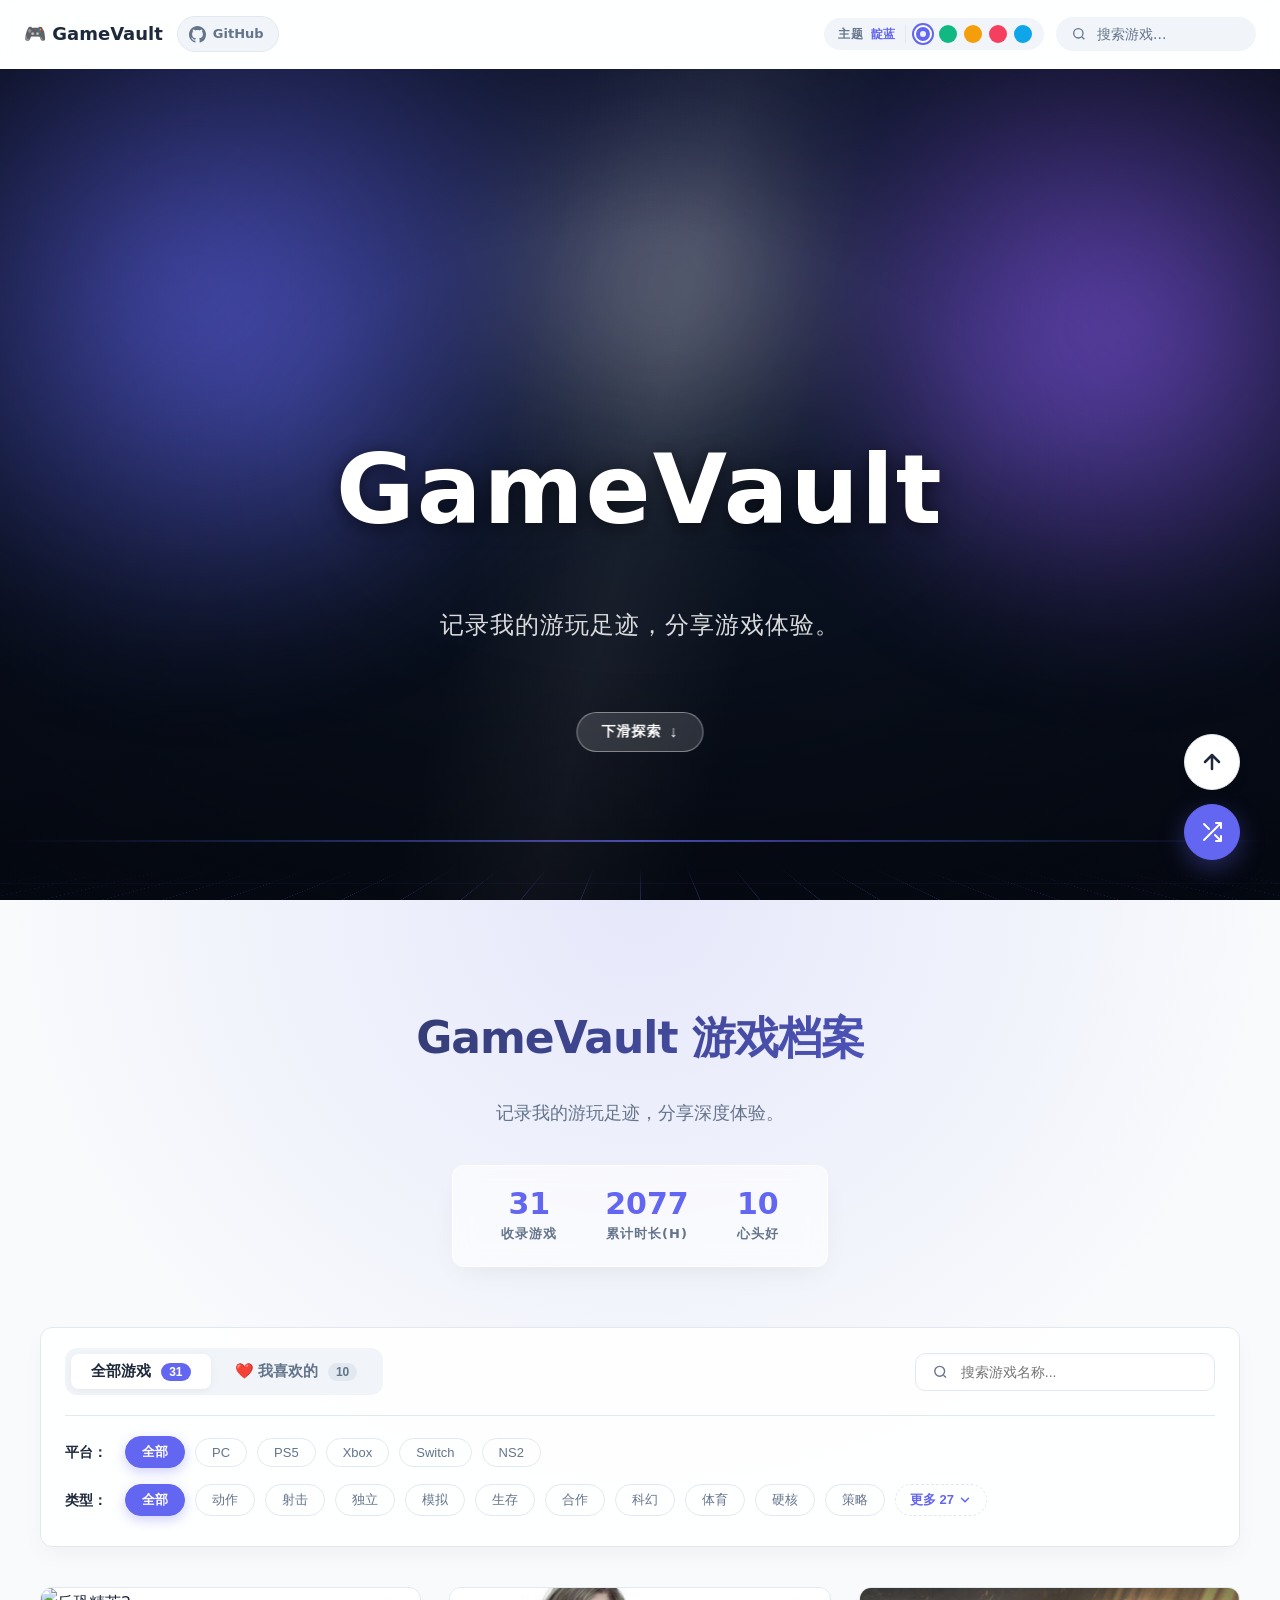
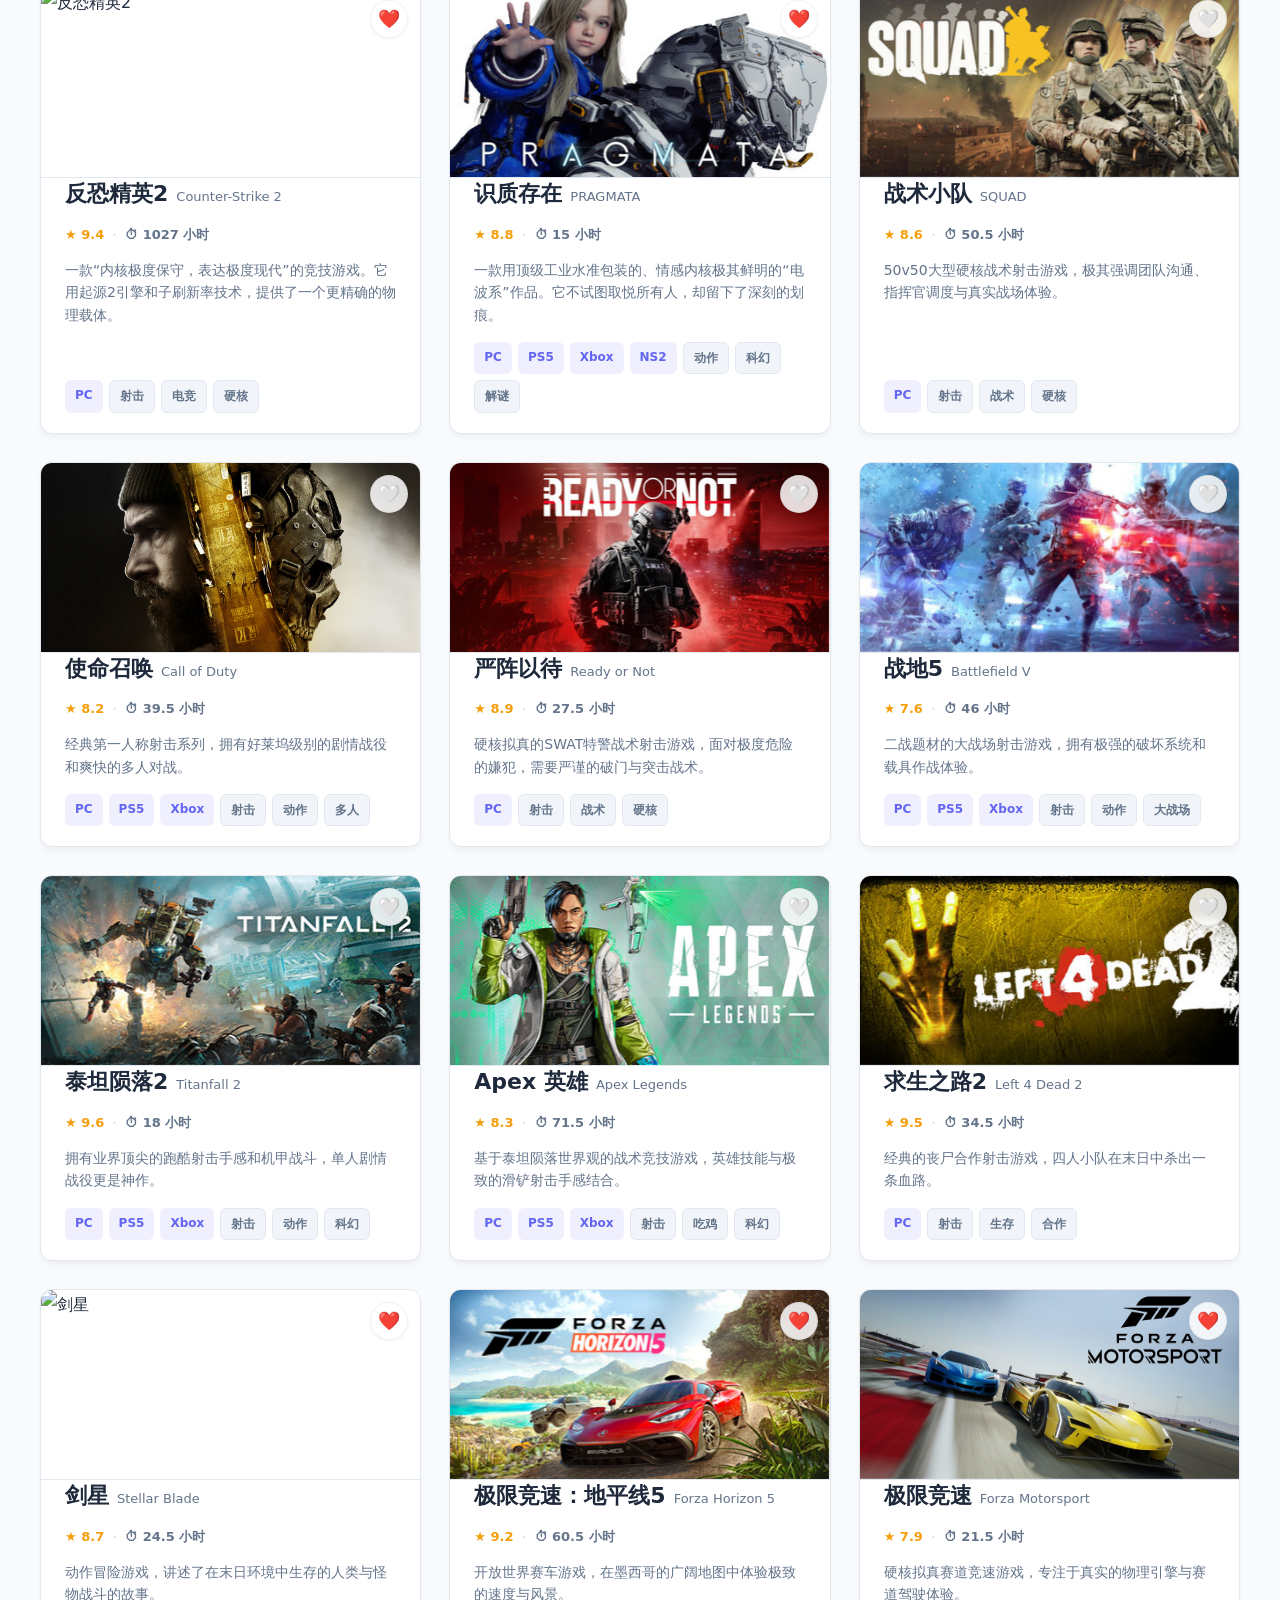
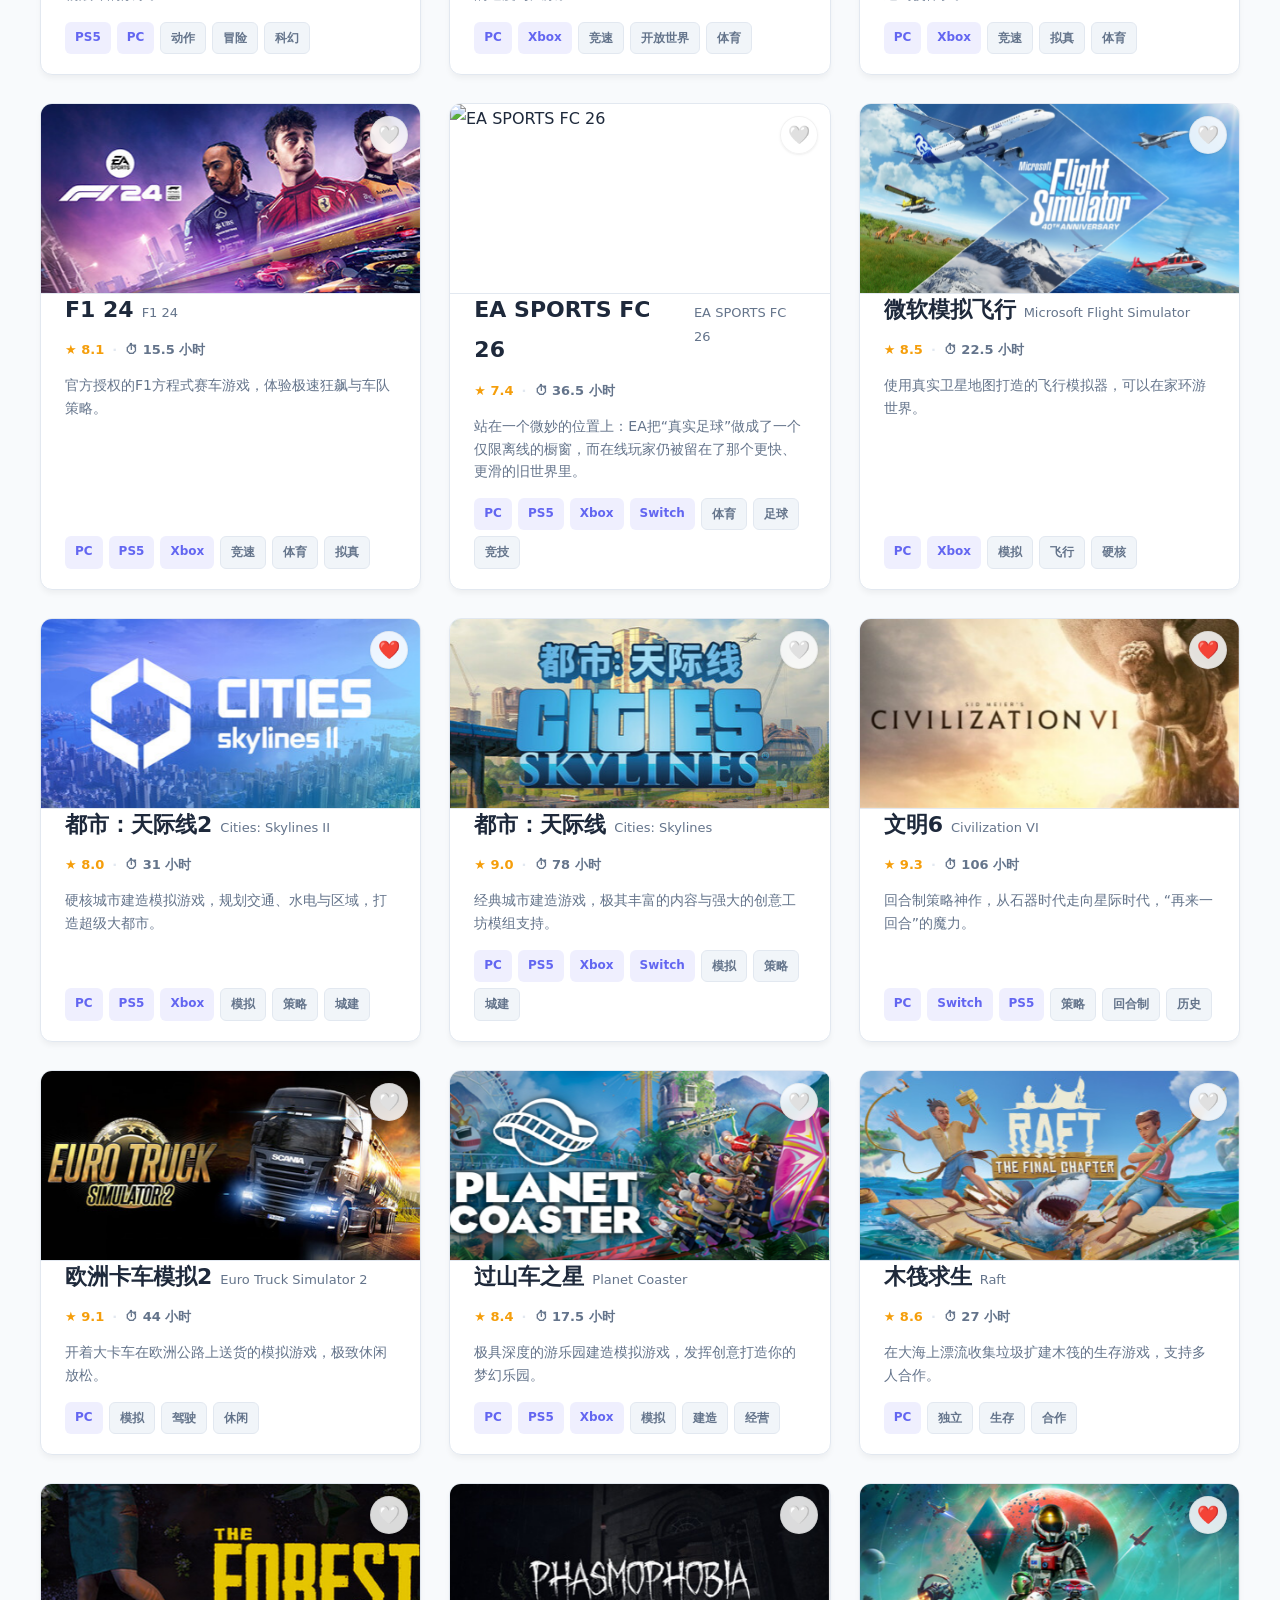
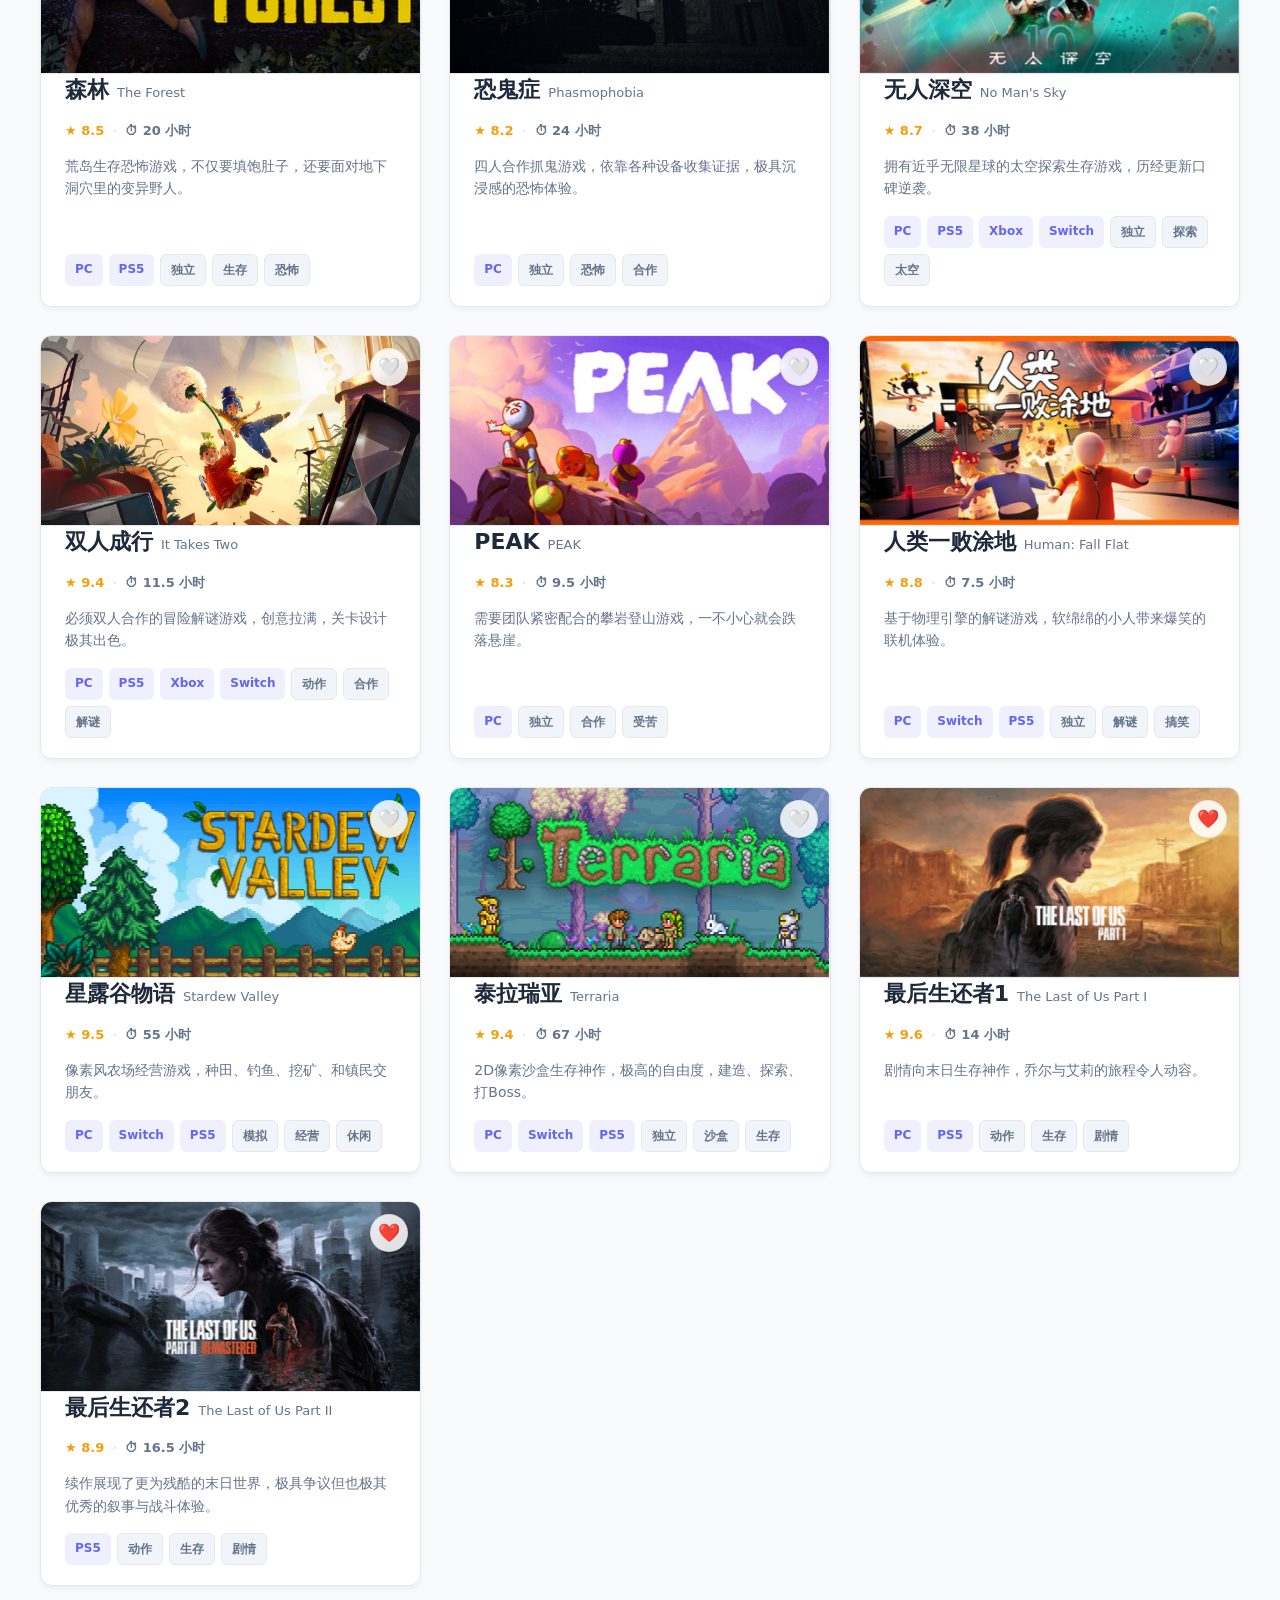
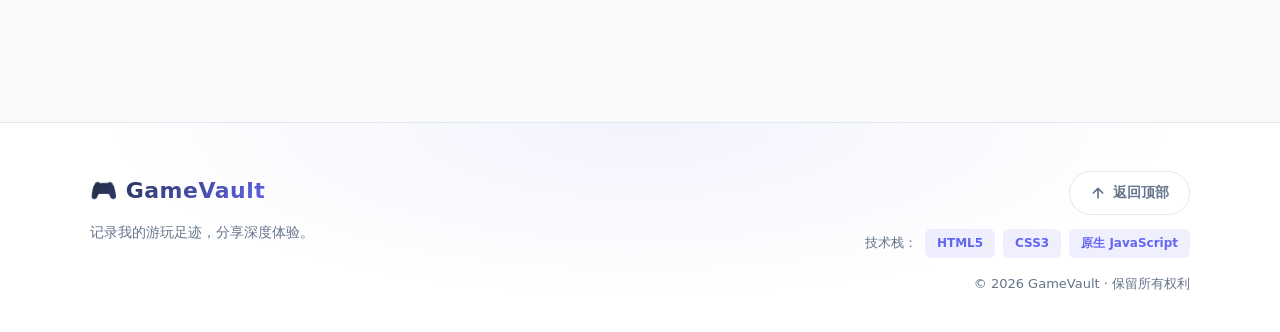
==== index.html @ d905e12c "v4.2.0 首屏改为纯 CSS 主题动态背景（C + D 融合方案） - 首屏不再使用 hero-bg.jpg 作为背景，改由 CSS 实时生成，颜色完全跟随主题色：   · 极光光斑：3 层模糊径" ====
<!DOCTYPE html>
<html lang="zh-CN">

<head>
  <meta charset="UTF-8">
  <meta name="viewport" content="width=device-width, initial-scale=1.0">

  <title>GameVault 游戏鉴赏库 | 个人游戏档案与深度评测</title>

  <!-- ================= SEO 基础信息 ================= -->
  <meta name="description" content="GameVault 是一个纯前端的个人游戏鉴赏库，收录 31 款游戏，包含简单评测长文、平台与类型多维筛选、关键词搜索与收藏功能。">
  <meta name="keywords" content="GameVault,游戏鉴赏,游戏评测,游戏库,单机游戏,FPS,模拟经营,竞速,Web前端">
  <meta name="author" content="高梓源">

  <!-- ================= 社交分享卡片（OG / Twitter） ================= -->
  <meta property="og:type" content="website">
  <meta property="og:site_name" content="GameVault">
  <meta property="og:title" content="GameVault 游戏鉴赏库">
  <meta property="og:description" content="记录我的游玩足迹，分享游戏体验。收录 31 款游戏的简单评测。">
  <meta property="og:image" content="./image/hero-bg.jpg">
  <meta property="og:locale" content="zh_CN">
  <meta name="twitter:card" content="summary_large_image">
  <meta name="twitter:title" content="GameVault 游戏鉴赏库">
  <meta name="twitter:description" content="记录我的游玩足迹，分享游戏体验。">
  <meta name="twitter:image" content="./image/hero-bg.jpg">

  <link rel="stylesheet" href="./css/style.css">
  <link rel="stylesheet" href="./css/common.css">
  <link rel="stylesheet" href="./css/index.css">
</head>

<body id="top">
  <header class="site-header">
    <div class="header-left">
      <a class="brand" href="./index.html">🎮 GameVault</a>

      <!-- GitHub 仓库入口 -->
      <a class="header-github"
         href="https://github.com/Origin-G-Z/GameVault"
         target="_blank"
         rel="noopener noreferrer"
         title="查看 GitHub 仓库"
         aria-label="GitHub 仓库">
        <svg viewBox="0 0 16 16" fill="currentColor" aria-hidden="true">
          <path d="M8 0C3.58 0 0 3.58 0 8c0 3.54 2.29 6.53 5.47 7.59.4.07.55-.17.55-.38 0-.19-.01-.82-.01-1.49-2.01.37-2.53-.49-2.69-.94-.09-.23-.48-.94-.82-1.13-.28-.15-.68-.52-.01-.53.63-.01 1.08.58 1.23.82.72 1.21 1.87.87 2.33.66.07-.52.28-.87.51-1.07-1.78-.2-3.64-.89-3.64-3.95 0-.87.31-1.59.82-2.15-.08-.2-.36-1.02.08-2.12 0 0 .67-.21 2.2.82.64-.18 1.32-.27 2-.27s1.36.09 2 .27c1.53-1.04 2.2-.82 2.2-.82.44 1.1.16 1.92.08 2.12.51.56.82 1.27.82 2.15 0 3.07-1.87 3.75-3.65 3.95.29.25.54.73.54 1.48 0 1.07-.01 1.93-.01 2.2 0 .21.15.46.55.38A8.01 8.01 0 0 0 16 8c0-4.42-3.58-8-8-8Z"/>
        </svg>
        <span class="github-label">GitHub</span>
      </a>
    </div>

    <!-- 右侧操作区：主题色 + 搜索 -->
    <div class="header-right">
      <!-- 主题色选择器（由 js/theme.js 渲染色点） -->
      <div class="theme-picker" id="theme-picker" aria-label="主题色选择"></div>

      <!-- 顶部迷你搜索框：与页面内吸顶筛选框的搜索保持同步 -->
      <div class="header-search" id="header-search">
        <svg viewBox="0 0 24 24" fill="none" stroke="currentColor" stroke-width="2"><circle cx="11" cy="11" r="7"/><path d="m20 20-3.5-3.5"/></svg>
        <input type="text" id="header-search-input" placeholder="搜索游戏..." autocomplete="off">
      </div>
    </div>
  </header>
  
  <main>
    <!-- 全屏首屏视觉区 -->
    <section id="hero-section">
      <!-- 主题色动态背景：全部由 CSS 生成，随主题色实时变化 -->
      <div class="hero-backdrop" aria-hidden="true">
        <!-- 极光光斑 -->
        <div class="hero-aurora">
          <span class="blob blob-1"></span>
          <span class="blob blob-2"></span>
          <span class="blob blob-3"></span>
        </div>
        <!-- 向前滚动的透视网格 -->
        <div class="hero-grid"></div>
        <!-- 地平线高光 -->
        <div class="hero-horizon"></div>
        <!-- 缓慢扫过的高光 -->
        <div class="hero-sweep"></div>
        <!-- 四周压暗，保证白色文字清晰 -->
        <div class="hero-veil"></div>
      </div>

      <div class="hero-content">
        <h1 class="hero-title">GameVault</h1>
        <p class="hero-subtitle">记录我的游玩足迹，分享游戏体验。</p>
        <button id="scroll-down-btn" class="scroll-hint">下滑探索</button>
      </div>
    </section>

    <!-- 真实内容区（首页渲染的列表将挂载到这里） -->
    <section id="content-section">
      <div id="app"></div>
    </section>

    <!-- 右下角悬浮操作区 -->
    <div class="fab-stack">
      <!-- 随机抽一款游戏 -->
      <button id="lucky-btn" class="fab fab-lucky" aria-label="随机推荐一款游戏" title="随机玩一款">
        <svg viewBox="0 0 24 24" fill="none" stroke="currentColor" stroke-width="2" stroke-linecap="round" stroke-linejoin="round">
          <path d="M16 3h5v5M4 20 20.5 3.5M21 16v5h-5M15 15l6 6M4 4l5 5" />
        </svg>
        <span class="fab-tip">今天玩什么</span>
      </button>

      <!-- 返回游戏列表 -->
      <button id="explore-btn" class="explore-fab fab" aria-label="返回游戏列表">
        <svg viewBox="0 0 24 24" fill="none" stroke="currentColor" stroke-width="2.5" stroke-linecap="round"
          stroke-linejoin="round">
          <!-- 向上箭头 -->
          <path d="M12 19V5M5 12l7-7 7 7" />
        </svg>
      </button>
    </div>
  </main>

  <!-- ================= 页面底部版权页脚 ================= -->
  <footer class="site-footer">
    <div class="footer-inner">
      <!-- 左上角品牌区 -->
      <div class="footer-brand">
        <span class="footer-logo">🎮 GameVault</span>
        <p class="footer-slogan">记录我的游玩足迹，分享深度体验。</p>
      </div>

      <!-- 右侧：返回顶部 + 技术栈 + 版权，垂直排列 -->
      <div class="footer-right">
        <nav class="footer-links">
          <a href="#top" class="footer-link" id="footer-top-link">
            <svg viewBox="0 0 24 24" fill="none" stroke="currentColor" stroke-width="2.5" stroke-linecap="round" stroke-linejoin="round">
              <path d="M12 19V5M5 12l7-7 7 7" />
            </svg>
            返回顶部
          </a>
        </nav>

        <p class="footer-tech">
          技术栈：<span>HTML5</span><span>CSS3</span><span>原生 JavaScript</span>
        </p>

        <p class="footer-copy">© 2026 GameVault · 保留所有权利</p>
      </div>
    </div>
  </footer> 

  <!-- ================= 脚本引入区 ================= -->
  
  <!-- 1. 基础数据与渲染引擎 -->
  <script src="./js/registry.js"></script>
  <script src="./js/renderer.js"></script>

  <!-- 2. 游戏长文数据（全部引入） -->
  <script src="./js/game/apex.js"></script>
  <script src="./js/game/battlefield5.js"></script>
  <script src="./js/game/cities-skylines.js"></script>
  <script src="./js/game/cities-skylines2.js"></script>
  <script src="./js/game/civilization6.js"></script>
  <script src="./js/game/cod.js"></script>
  <script src="./js/game/cs2.js"></script>
  <script src="./js/game/euro-truck.js"></script>
  <script src="./js/game/f1-24.js"></script>
  <script src="./js/game/fc26.js"></script>
  <script src="./js/game/forza-horizon5.js"></script>
  <script src="./js/game/forza-motorsport.js"></script>
  <script src="./js/game/human-fall-flat.js"></script>
  <script src="./js/game/it-takes-two.js"></script>
  <script src="./js/game/l4d2.js"></script>
  <script src="./js/game/msfs.js"></script>
  <script src="./js/game/no-mans-sky.js"></script>
  <script src="./js/game/peak.js"></script>
  <script src="./js/game/phasmophobia.js"></script>
  <script src="./js/game/planet-coaster.js"></script>
  <script src="./js/game/pragmata.js"></script>
  <script src="./js/game/raft.js"></script>
  <script src="./js/game/ready-or-not.js"></script>
  <script src="./js/game/squad.js"></script>
  <script src="./js/game/stardew-valley.js"></script>
  <script src="./js/game/stellar-blade.js"></script>
  <script src="./js/game/terraria.js"></script>
  <script src="./js/game/the-forest.js"></script>
  <script src="./js/game/titanfall2.js"></script>
  <script src="./js/game/tlou1.js"></script>
  <script src="./js/game/tlou2.js"></script>

  <!-- 3. 首页逻辑控制 -->
  <script src="./js/theme.js"></script>
  <script src="./js/header.js"></script>
  <script src="./js/index.js"></script>
</body>

</html>
---- css/style.css ----
:root {
  /* 浅色主题配色 */
  --bg: #f8fafc;         /* 极浅的蓝灰背景，比纯白护眼 */
  --panel: #ffffff;      /* 卡片纯白底色 */
  --panel-2: #f1f5f9;    /* 表格表头等次要背景 */
  --text: #1e293b;       /* 深灰蓝文字，对比度高且不刺眼 */
  --muted: #64748b;      /* 次要说明文字 */

  /* ===== 主题强调色（可由 js/theme.js 动态切换） ===== */
  --accent: #6366f1;     /* 强调色：明亮靛蓝（默认） */
  --accent-2: #ec4899;   /* 次要强调色：明亮粉红（标题等） */

  /* 首屏极光第二配色，随主题切换，用于让光晕更有层次 */
  --accent-aux: #8b5cf6;
  --accent-aux-rgb: 139, 92, 246;

  /* 由 --accent 派生的半透明色，保证换色时所有阴影/背景一起变
     使用相对颜色语法，现代浏览器均支持 */
  --accent-rgb: 99, 102, 241;   /* 供 rgba() 使用的分量，js 会同步更新 */

  --line: #e2e8f0;       /* 浅灰边框 */
  --radius: 12px;
  --max: 860px;

  /* 浅色模式下必备的柔和阴影 */
  --shadow-sm: 0 1px 3px rgba(0,0,0,0.05), 0 1px 2px rgba(0,0,0,0.03);
  --shadow-md: 0 4px 6px -1px rgba(0,0,0,0.05), 0 2px 4px -1px rgba(0,0,0,0.03);
  --shadow-lg: 0 10px 15px -3px rgba(0,0,0,0.05), 0 4px 6px -2px rgba(0,0,0,0.025);
}

* { box-sizing: border-box; }
html { scroll-behavior: smooth; }
body {
  margin: 0;
  background: var(--bg);
  color: var(--text);
  font-family: system-ui, -apple-system, "PingFang SC", "Microsoft YaHei", sans-serif;
  line-height: 1.85;
  font-size: 16px;
  -webkit-font-smoothing: antialiased;
}
---- css/common.css ----
.site-header {
  position: sticky;
  top: 0;
  z-index: 20;
  display: flex;
  align-items: center;
  justify-content: space-between;
  gap: 20px;
  padding: 16px 24px;
  background: rgba(255, 255, 255, 0.85); /* 改为半透明白 */
  backdrop-filter: blur(12px);
  -webkit-backdrop-filter: blur(12px);
  border-bottom: 1px solid transparent;
  box-shadow: 0 1px 2px rgba(0,0,0,0.02); /* 加一点极微弱的底阴影 */
  /* 滚动状态切换时的平滑过渡 */
  transition: background 0.35s ease, box-shadow 0.35s ease, border-color 0.35s ease;
}

/* 向下滚动后：导航栏加深、加阴影与分隔线，视觉上"浮"在内容之上 */
.site-header.scrolled {
  background: rgba(255, 255, 255, 0.96);
  border-bottom-color: var(--line);
  box-shadow: 0 4px 20px -4px rgba(15, 23, 42, 0.1), 0 2px 6px -2px rgba(15, 23, 42, 0.05);
}

/* 左侧：品牌 + GitHub 图标 */
.header-left {
  display: flex;
  align-items: center;
  gap: 14px;
  min-width: 0;
}

.brand {
  font-weight: 800; /* 加粗一点 */
  font-size: 18px;
  color: var(--text);
  text-decoration: none;
  white-space: nowrap;
  transition: color 0.3s;
}

.brand:hover { color: var(--accent); }

/* ===== GitHub 图标按钮 ===== */
.header-github {
  display: inline-flex;
  align-items: center;
  gap: 7px;
  padding: 5px 14px 5px 11px;
  border: 1px solid var(--line);
  border-radius: 999px;
  background: var(--panel-2);
  color: var(--muted);
  text-decoration: none !important;
  font-size: 13px;
  font-weight: 700;
  white-space: nowrap;
  transition: all 0.3s cubic-bezier(0.4, 0, 0.2, 1);
}

.header-github svg {
  width: 17px;
  height: 17px;
  flex-shrink: 0;
  transition: transform 0.4s cubic-bezier(0.34, 1.56, 0.64, 1);
}

.header-github:hover {
  color: #fff;
  background: #24292f;   /* GitHub 官方黑 */
  border-color: #24292f;
  transform: translateY(-2px);
  box-shadow: 0 6px 16px rgba(36, 41, 47, 0.25);
}

/* 悬浮时图标轻微旋转，增加趣味 */
.header-github:hover svg { transform: rotate(-12deg) scale(1.1); }

.header-github:active { transform: translateY(0); }

/* 窄屏隐藏文字标签，只留图标 */
@media (max-width: 640px) {
  .github-label { display: none; }
  .header-github { padding: 6px; border-radius: 50%; }
}

/* ===== 右侧操作区：主题色 + 搜索 ===== */
.header-right {
  display: flex;
  align-items: center;
  gap: 12px;
  min-width: 0;
}

/* ===== 主题色选择器 ===== */
.theme-picker {
  display: flex;
  align-items: center;
  gap: 8px;
  padding: 5px 12px 5px 14px;
  border-radius: 999px;
  background: var(--panel-2);
  /* 主题名会随选择变化，这里固定宽度防止整条 header 抖动 */
  transition: background 0.3s;
}

.theme-picker:hover {
  background: #eceff5;
}

/* 左侧"主题"字样 */
.theme-label {
  font-size: 12px;
  font-weight: 700;
  color: var(--muted);
  letter-spacing: 0.5px;
  white-space: nowrap;
}

/* 当前主题名称 */
.theme-current {
  font-size: 12px;
  font-weight: 800;
  color: var(--accent);
  white-space: nowrap;
  min-width: 26px;
  transition: color 0.3s;
}

.theme-current.pulse {
  animation: themeNamePulse 0.4s ease;
}

@keyframes themeNamePulse {
  0%   { transform: scale(1); }
  45%  { transform: scale(1.18); }
  100% { transform: scale(1); }
}

/* 色点容器 */
.theme-dots {
  display: flex;
  align-items: center;
  gap: 7px;
  padding-left: 8px;
  border-left: 1px solid var(--line);
}

.theme-dot {
  width: 18px;
  height: 18px;
  padding: 0;
  border: 2px solid transparent;
  border-radius: 50%;
  background: var(--dot-color);
  cursor: pointer;
  position: relative;
  transition: transform 0.25s cubic-bezier(0.34, 1.56, 0.64, 1), box-shadow 0.25s;
}

.theme-dot:hover {
  transform: scale(1.18);
  box-shadow: 0 0 0 3px rgba(var(--accent-rgb), 0.18);
}

/* 选中态：外圈描边 + 中间白点 */
.theme-dot.active {
  border-color: var(--panel);
  box-shadow: 0 0 0 2px var(--dot-color);
}

.theme-dot.active::after {
  content: '';
  position: absolute;
  inset: 4px;
  border-radius: 50%;
  background: rgba(255, 255, 255, 0.9);
}

/* 悬浮时显示主题名称。
   注意：气泡放在色点"下方"而不是上方——
   色点距页面顶端仅约 25px，放上方会被视口顶部裁掉。 */
.theme-dot-tip {
  position: absolute;
  top: calc(100% + 9px);
  left: 50%;
  transform: translateX(-50%) translateY(-4px);
  padding: 3px 9px;
  border-radius: 6px;
  background: rgba(15, 23, 42, 0.9);
  color: #fff;
  font-size: 12px;
  font-weight: 600;
  white-space: nowrap;
  opacity: 0;
  visibility: hidden;
  pointer-events: none;
  transition: all 0.22s cubic-bezier(0.4, 0, 0.2, 1);
  z-index: 30;
}

/* 小三角：指向色点（气泡在上方，尖端朝上） */
.theme-dot-tip::after {
  content: '';
  position: absolute;
  bottom: 100%;
  left: 50%;
  transform: translateX(-50%);
  border: 4px solid transparent;
  border-bottom-color: rgba(15, 23, 42, 0.9);
}

.theme-dot:hover .theme-dot-tip {
  opacity: 1;
  visibility: visible;
  transform: translateX(-50%) translateY(0);
}

/* 键盘聚焦时的可见焦点环 */
.theme-dot:focus-visible {
  outline: 2px solid var(--accent);
  outline-offset: 2px;
}

/* 窄屏隐藏主题选择器，避免挤压搜索框 */
@media (max-width: 900px) {
  .theme-picker { display: none; }
}

/* ===== 顶部迷你搜索框 ===== */
.header-search {
  display: flex;
  align-items: center;
  background: var(--panel-2);
  border: 1px solid transparent;
  border-radius: 999px;
  padding: 0 14px;
  width: 200px;
  margin: 0;
  transition: all 0.35s cubic-bezier(0.4, 0, 0.2, 1);
}

.header-search:focus-within {
  width: 280px;
  background: #fff;
  border-color: var(--accent);
  box-shadow: 0 0 0 3px rgba(var(--accent-rgb), 0.15);
}

.header-search svg {
  width: 16px;
  height: 16px;
  flex-shrink: 0;
  color: var(--muted);
  transition: color 0.3s;
}

.header-search:focus-within svg { color: var(--accent); }

.header-search input {
  border: none;
  background: transparent;
  outline: none;
  padding: 8px 10px;
  width: 100%;
  font-size: 14px;
  color: var(--text);
  font-family: inherit;
}

.header-search input::placeholder { color: var(--muted); }

@media (max-width: 600px) {
  .header-search { width: 140px; }
  .header-search:focus-within { width: 100%; }
}

#app { padding: 40px 24px 96px; min-height: 80vh; }

.loading, .error {
  text-align: center;
  margin: 100px auto;
  color: var(--muted);
}

.error a { color: var(--accent); }

/* ===== 返回按钮样式 ===== */
.back-nav {
  /* 改为固定定位，悬浮在屏幕左上角 */
  position: fixed;
  top: 80px; /* 避开顶部的全局导航栏 */
  z-index: 99; 
  
  /* 核心修改：动态计算左侧距离 */
  /* 当屏幕很宽时，计算居中内容的左边缘并再往左偏 70px；当屏幕较窄时，最小保持 20px 的边距 */
  left: max(20px, calc(50vw - 600px)); 
  
  margin: 0; 
  display: flex;
  justify-content: flex-start;
}

/* 给按钮加上毛玻璃半透明效果，防止悬浮时被底下的深色图片影响视线 */
.back-btn {
  display: inline-flex;
  align-items: center;
  gap: 8px;
  padding: 8px 18px;
  
  /* 半透明白色背景 + 模糊效果 */
  background: rgba(255, 255, 255, 0.85);
  backdrop-filter: blur(8px);
  -webkit-backdrop-filter: blur(8px);
  
  border: 1px solid var(--line);
  border-radius: 999px;
  color: var(--text);
  text-decoration: none !important; 
  font-size: 14px;
  font-weight: 600;
  
  /* 增加一点悬浮阴影 */
  box-shadow: 0 4px 12px rgba(0, 0, 0, 0.08);
  transition: all 0.3s cubic-bezier(0.4, 0, 0.2, 1);
}

/* SVG 图标样式 */
.back-btn svg {
  width: 18px;
  height: 18px;
  transition: transform 0.3s cubic-bezier(0.34, 1.56, 0.64, 1);
}

/* 悬浮状态 */
.back-btn:hover {
  color: var(--accent);
  border-color: var(--accent);
  background: rgba(255, 255, 255, 0.95); /* 悬浮时稍微变实一点 */
  box-shadow: 0 6px 16px rgba(var(--accent-rgb), 0.15);
  transform: translateY(-2px);
}

/* 悬浮时箭头向左滑出 */
.back-btn:hover svg {
  transform: translateX(-4px);
}

/* 点击时的按压感 */
.back-btn:active {
  transform: translateY(0);
  box-shadow: var(--shadow-sm);
}
.back-nav a {
  color: var(--accent);
  text-decoration: none;
  font-size: 14px;
  font-weight: 500;
}
.back-nav a:hover { text-decoration: underline; }

/* ========================================= */
/* ================= 页面底部版权页脚 ================= */
/* ========================================= */
.site-footer {
  position: relative;
  margin-top: 40px;
  padding: 48px 24px 36px;
  background: var(--panel);
  border-top: 1px solid var(--line);
  /* 顶部一层极淡的靛蓝光晕，与首页氛围光呼应 */
  background-image: radial-gradient(ellipse 60% 120% at 50% 0%, rgba(var(--accent-rgb), 0.08) 0%, transparent 70%);
}

.footer-inner {
  max-width: 1100px;
  margin: 0 auto;
  display: flex;
  justify-content: space-between;
  align-items: flex-start;
  gap: 40px;
}

/* 左侧：品牌区固定在左上角 */
.footer-brand {
  display: flex;
  flex-direction: column;
  align-items: flex-start;
  gap: 8px;
  text-align: left;
}

.footer-logo {
  font-size: 22px;
  font-weight: 900;
  letter-spacing: 0.5px;
  background: linear-gradient(135deg, var(--text), var(--accent));
  -webkit-background-clip: text;
  -webkit-text-fill-color: transparent;
  background-clip: text;
}

.footer-slogan { margin: 0; color: var(--muted); font-size: 14px; }

/* 右侧：链接 + 技术栈 + 版权，右对齐 */
.footer-right {
  display: flex;
  flex-direction: column;
  align-items: flex-end;
  gap: 14px;
  text-align: right;
}

/* ===== 页脚链接按钮 ===== */
.footer-links { display: flex; flex-wrap: wrap; justify-content: flex-end; gap: 12px; }

.footer-link {
  display: inline-flex;
  align-items: center;
  gap: 7px;
  padding: 8px 20px;
  border: 1px solid var(--line);
  border-radius: 999px;
  background: var(--panel);
  color: var(--muted);
  text-decoration: none !important;
  font-size: 14px;
  font-weight: 600;
  transition: all 0.3s cubic-bezier(0.4, 0, 0.2, 1);
}

.footer-link svg {
  width: 16px;
  height: 16px;
  transition: transform 0.3s cubic-bezier(0.34, 1.56, 0.64, 1);
}

.footer-link:hover {
  color: var(--accent);
  border-color: var(--accent);
  background: rgba(var(--accent-rgb), 0.06);
  transform: translateY(-2px);
  box-shadow: 0 6px 16px rgba(var(--accent-rgb), 0.12);
}

/* 返回顶部的箭头在悬浮时上浮一下 */
#footer-top-link:hover svg { transform: translateY(-3px); }

/* ===== 技术栈标签 ===== */
.footer-tech {
  display: flex;
  flex-wrap: wrap;
  align-items: center;
  justify-content: flex-end;
  gap: 8px;
  margin: 0;
  font-size: 13px;
  color: var(--muted);
}

.footer-tech span {
  padding: 3px 12px;
  border-radius: 6px;
  background: rgba(var(--accent-rgb), 0.1);
  color: var(--accent);
  font-weight: 600;
  font-size: 12px;
}

/* ===== 版权行 ===== */
.footer-copy {
  margin: 0;
  font-size: 13px;
  color: var(--muted);
}

@media (max-width: 768px) {
  .site-footer { padding: 36px 20px 28px; }
  .footer-inner { flex-direction: column; gap: 24px; }
  .footer-logo { font-size: 18px; }
  .footer-right { align-items: flex-start; text-align: left; }
  .footer-links, .footer-tech { justify-content: flex-start; }
  .footer-link { padding: 7px 16px; font-size: 13px; }
}
---- css/index.css ----
/* css/index.css */

/* ===== 顶部平滑氛围光晕（直接打在 #app 上层） ===== */
#app {
  position: relative;
}

#app::before {
  content: '';
  position: absolute;
  top: 0;
  left: 50%;
  transform: translateX(-50%);
  width: 100%;
  max-width: 1400px;
  height: 600px;
  /* 超大、极柔和的径向渐变，自然融入背景 */
  background: radial-gradient(ellipse at top, rgba(var(--accent-rgb), 0.12) 0%, transparent 70%);
  z-index: -1;
  pointer-events: none;
}

.hero {
  text-align: center;
  padding: 70px 0 50px;
}

.hero h1 {
  font-size: 44px;
  margin-bottom: 12px;
  color: var(--text);
  font-weight: 900;
  letter-spacing: -1px;
  background: linear-gradient(135deg, #1e293b, var(--accent));
  -webkit-background-clip: text;
  -webkit-text-fill-color: transparent;
}

.hero p {
  color: var(--muted);
  font-size: 18px;
  margin-bottom: 36px;
}

/* ===== 数据看板 ===== */
.stats-board {
  display: inline-flex;
  background: rgba(255, 255, 255, 0.6);
  backdrop-filter: blur(12px);
  border: 1px solid rgba(255, 255, 255, 0.8);
  border-radius: var(--radius);
  padding: 20px 48px;
  box-shadow: 0 10px 30px -10px rgba(0, 0, 0, 0.08);
  gap: 48px;
}

.stat-item {
  display: flex;
  flex-direction: column;
  align-items: center;
}

.stat-num {
  font-size: 30px;
  font-weight: 900;
  color: var(--accent);
  line-height: 1.2;
}

.stat-label {
  font-size: 13px;
  color: var(--muted);
  font-weight: 600;
  text-transform: uppercase;
  letter-spacing: 1px;
}

/* ===== 吸顶筛选栏 ===== */
.filter-wrapper {
  position: sticky;
  top: 65px; 
  z-index: 50;
  padding: 10px 0;
  margin-bottom: 30px;
  background: transparent;

  will-change: transform, opacity;
  /* 收起与展开使用不同的缓动：
     - 收起：稍快、果断（cubic-bezier 起步快），避免挡住视线
     - 展开：带回弹感，更有"弹出来"的手感 */
  transition:
    transform 0.42s cubic-bezier(0.4, 0, 0.2, 1),
    opacity 0.32s ease;
}

/* 当添加 .hide 类时，筛选框平滑上移并淡出 */
.filter-wrapper.hide {
  transform: translateY(calc(-100% - 24px));
  opacity: 0;
  pointer-events: none; /* 隐藏时防止被误触 */
  /* 收起时略快一点，视线不被遮挡 */
  transition:
    transform 0.36s cubic-bezier(0.32, 0, 0.67, 0),
    opacity 0.26s ease;
}

/* 展开时带回弹，手感更"弹" */
.filter-wrapper:not(.hide) {
  transition:
    transform 0.46s cubic-bezier(0.34, 1.4, 0.64, 1),
    opacity 0.3s ease;
}

/* 尊重系统的"减少动态效果"设置 */
@media (prefers-reduced-motion: reduce) {
  .filter-wrapper,
  .filter-wrapper.hide,
  .filter-wrapper:not(.hide) {
    transition-duration: 0.01ms;
  }
}

.filter-section {
  max-width: 1200px;
  margin: 0 auto;
  padding: 20px 24px;
  background: rgba(255, 255, 255, 0.85);
  backdrop-filter: blur(16px);
  border: 1px solid var(--line);
  border-radius: var(--radius);
  display: flex;
  flex-direction: column;
  gap: 16px;
  box-shadow: 0 10px 25px -5px rgba(0, 0, 0, 0.05);
}

.control-panel {
  display: flex;
  justify-content: space-between;
  align-items: center;
  flex-wrap: wrap;
  gap: 16px;
}

.tabs {
  display: flex;
  background: var(--panel-2);
  padding: 6px;
  border-radius: 12px;
  gap: 4px;
}

.tab-btn {
  padding: 8px 20px;
  border: none;
  background: transparent;
  border-radius: 8px;
  font-size: 15px;
  font-weight: 600;
  color: var(--muted);
  cursor: pointer;
  transition: all 0.3s;
}

.tab-btn:hover {
  color: var(--text);
}

.tab-btn.active {
  background: #fff;
  color: var(--text);
  box-shadow: 0 2px 8px rgba(0, 0, 0, 0.05);
}

.tab-btn .count {
  font-size: 12px;
  background: var(--line);
  padding: 2px 8px;
  border-radius: 10px;
  margin-left: 6px;
}

.tab-btn.active .count {
  background: var(--accent);
  color: #fff;
}

.search-box {
  display: flex;
  align-items: center;
  background: #fff;
  border: 1px solid var(--line);
  border-radius: 10px;
  padding: 0 16px;
  transition: all 0.3s;
  flex: 1;
  max-width: 300px;
  box-shadow: inset 0 2px 4px rgba(0, 0, 0, 0.02);
}

.search-box:focus-within {
  border-color: var(--accent);
  box-shadow: 0 0 0 3px rgba(var(--accent-rgb), 0.15);
}

.search-box svg {
  width: 18px;
  height: 18px;
  color: var(--muted);
}

.search-box input {
  border: none;
  background: transparent;
  outline: none;
  padding: 10px 12px;
  width: 100%;
  font-size: 14px;
  color: var(--text);
}

.filter-divider {
  height: 1px;
  background: var(--line);
  margin: 4px 0;
}

.filter-group {
  display: flex;
  align-items: flex-start;
  flex-wrap: wrap;
  gap: 10px;
}

/* 标签文字与按钮第一行对齐 */
.filter-label {
  color: var(--text);
  font-size: 14px;
  font-weight: 800;
  margin-right: 8px;
  line-height: 32px;
  flex-shrink: 0;
}

/* 按钮容器：负责换行，标签固定在最左侧 */
.filter-chips {
  display: flex;
  align-items: center;
  flex-wrap: wrap;
  gap: 10px;
  flex: 1;
  min-width: 0;
}

/* 折叠区：默认高度为 0，展开时平滑撑开 */
.filter-chips-more {
  flex-basis: 100%;
  overflow: hidden;
  max-height: 0;
  opacity: 0;
  margin-top: 0;
  transition:
    max-height 0.38s cubic-bezier(0.4, 0, 0.2, 1),
    opacity 0.28s ease,
    margin-top 0.3s ease;
}

.filter-chips-more.open {
  max-height: 260px;   /* 足够容纳全部冷门标签 */
  opacity: 1;
  margin-top: 10px;
}

/* =====「更多 / 收起」按钮 ===== */
.filter-more-btn {
  display: inline-flex;
  align-items: center;
  gap: 4px;
  padding: 6px 14px;
  border: 1px dashed var(--line);
  border-radius: 999px;
  background: transparent;
  color: var(--accent);
  font-size: 13px;
  font-weight: 700;
  cursor: pointer;
  transition: all 0.22s cubic-bezier(0.4, 0, 0.2, 1);
}

.filter-more-btn svg {
  width: 14px;
  height: 14px;
  transition: transform 0.3s cubic-bezier(0.34, 1.56, 0.64, 1);
}

.filter-more-btn:hover {
  border-color: var(--accent);
  color: var(--accent);
  background: rgba(var(--accent-rgb), 0.07);
  border-style: solid;
}

.filter-more-btn.expanded {
  color: var(--muted);
  border-color: var(--line);
}

.filter-more-btn.expanded svg { transform: rotate(180deg); }

.filter-btn {
  background: transparent;
  border: 1px solid var(--line);
  color: var(--muted);
  padding: 6px 16px;
  border-radius: 999px;
  cursor: pointer;
  font-size: 13px;
  font-weight: 500;
  transition: all 0.2s;
}

.filter-btn:hover {
  border-color: var(--accent);
  color: var(--accent);
  background: #fff;
}

.filter-btn.active {
  background: var(--accent);
  border-color: var(--accent);
  color: #fff;
  font-weight: 600;
  box-shadow: 0 4px 12px rgba(var(--accent-rgb), 0.3);
}

/* ===== 游戏卡片升级 ===== */
.game-grid {
  display: grid;
  grid-template-columns: repeat(auto-fill, minmax(320px, 1fr));
  gap: 28px;
  max-width: 1200px;
  margin: 0 auto;
}

.game-card {
  background: var(--panel);
  border-radius: var(--radius);
  overflow: hidden;
  text-decoration: none;
  color: inherit;
  border: 1px solid var(--line);
  box-shadow: 0 4px 6px -1px rgba(0, 0, 0, 0.05);
  transition: transform 0.4s cubic-bezier(0.4, 0, 0.2, 1), box-shadow 0.4s, border-color 0.4s;
  display: flex;
  flex-direction: column;
  position: relative;

  /* 入场动画 */
  opacity: 0;
  transform: translateY(20px);
  animation: slideUp 0.6s cubic-bezier(0.4, 0, 0.2, 1) forwards;
}

@keyframes slideUp {
  to {
    opacity: 1;
    transform: translateY(0);
  }
}

.game-card:hover {
  transform: translateY(-8px);
  border-color: rgba(var(--accent-rgb), 0.5);
  box-shadow: 0 20px 25px -5px rgba(0, 0, 0, 0.1), 0 10px 10px -5px rgba(0, 0, 0, 0.04);
}

.card-cover {
  height: 190px;
  overflow: hidden;
  position: relative;
  border-bottom: 1px solid var(--line);
}

.cover-img {
  width: 100%;
  height: 100%;
  object-fit: cover;
  position: relative;
  z-index: 1;
  transition: transform 0.7s cubic-bezier(0.4, 0, 0.2, 1), opacity 0.45s ease;
}

/* ===== 骨架屏 ===== */
/* 说明：图片采用 loading="lazy"，未进入视口时浏览器根本还没开始加载。
   若此时就用 opacity:0 隐藏，用户滚到那里会看到一片空白。
   因此这里不隐藏图片，而是让骨架铺在图片下方；
   图片真正解码完成后淡入，骨架淡出。 */
.cover-img.is-loaded {
  animation: imgFadeIn 0.5s ease both;
}

@keyframes imgFadeIn {
  from { opacity: 0.35; transform: scale(1.03); }
  to   { opacity: 1; transform: scale(1); }
}

/* 骨架占位：铺在封面图下面，图片渲染出来后被覆盖 */
.card-cover .skeleton {
  position: absolute;
  inset: 0;
  background: linear-gradient(100deg,
    var(--panel-2) 30%,
    #e8edf5 50%,
    var(--panel-2) 70%);
  background-size: 200% 100%;
  animation: skeletonShimmer 1.4s ease-in-out infinite;
  z-index: 0;
  transition: opacity 0.45s ease;
}

@keyframes skeletonShimmer {
  0%   { background-position: 150% 0; }
  100% { background-position: -50% 0; }
}

/* 图片加载完后骨架淡出 */
.card-cover.loaded .skeleton {
  opacity: 0;
}

.game-card:hover .cover-img {
  transform: scale(1.08);
}

.card-cover::after {
  content: '';
  position: absolute;
  inset: 0;
  background: linear-gradient(to bottom, transparent 60%, rgba(255, 255, 255, 0.9));
  pointer-events: none;
}

.card-fav-btn {
  position: absolute;
  top: 12px;
  right: 12px;
  z-index: 10;
  width: 38px;
  height: 38px;
  border-radius: 50%;
  background: rgba(255, 255, 255, 0.85);
  backdrop-filter: blur(4px);
  border: 1px solid rgba(0, 0, 0, 0.05);
  display: flex;
  align-items: center;
  justify-content: center;
  font-size: 18px;
  cursor: pointer;
  transition: all 0.2s cubic-bezier(0.34, 1.56, 0.64, 1);
  box-shadow: var(--shadow-sm);
}

.card-fav-btn:hover {
  transform: scale(1.15);
  background: #fff;
}

.card-fav-btn:active {
  transform: scale(0.9);
}

.card-content {
  padding: 20px 24px;
  flex: 1;
  display: flex;
  flex-direction: column;
  position: relative;
  z-index: 1;
  margin-top: -24px;
}

.card-title {
  margin: 0 0 8px;
  font-size: 22px;
  color: var(--text);
  font-weight: 800;
  display: flex;
  align-items: baseline;
  gap: 8px;
}

.card-en {
  font-size: 13px;
  color: var(--muted);
  font-weight: 500;
}

.card-meta {
  display: flex;
  align-items: center;
  gap: 8px;
  font-size: 13px;
  font-weight: 700;
  margin-bottom: 12px;
}

.meta-rating {
  color: #f59e0b;
}

.meta-divider {
  color: var(--line);
}

.meta-hours {
  color: var(--muted);
}

.card-desc {
  margin: 0 0 16px;
  font-size: 14px;
  color: var(--muted);
  line-height: 1.6;
  flex: 1;
}

.card-tags {
  display: flex;
  flex-wrap: wrap;
  gap: 6px;
  margin-top: auto;
}

.tag {
  font-size: 12px;
  padding: 4px 10px;
  border-radius: 6px;
  font-weight: 600;
}

.tag-platform {
  background: rgba(var(--accent-rgb), 0.1);
  color: var(--accent);
}

.tag-genre {
  background: #f1f5f9;
  color: var(--muted);
  border: 1px solid var(--line);
}

.no-result {
  grid-column: 1 / -1;
  text-align: center;
  padding: 60px;
  color: var(--muted);
  background: var(--panel);
  border-radius: var(--radius);
  border: 1px dashed var(--line);
}

/* ===== 空状态 ===== */
.empty-state {
  grid-column: 1 / -1;
  display: flex;
  flex-direction: column;
  align-items: center;
  text-align: center;
  padding: 64px 32px 72px;
  background: var(--panel);
  border-radius: var(--radius);
  border: 1px dashed var(--line);
  animation: fadeInUp 0.5s cubic-bezier(0.4, 0, 0.2, 1) both;
}

.empty-icon {
  width: 76px;
  height: 76px;
  margin-bottom: 22px;
  display: flex;
  align-items: center;
  justify-content: center;
  border-radius: 50%;
  background: rgba(var(--accent-rgb), 0.1);
  color: var(--accent);
  /* 用轻微缩放代替上下浮动：缩放不会改变元素占位，
     避免图标浮出卡片边界压到筛选框 */
  animation: emptyPulse 3.2s ease-in-out infinite;
}

.empty-icon svg {
  width: 36px;
  height: 36px;
}

@keyframes emptyPulse {
  0%, 100% { transform: scale(1); }
  50%      { transform: scale(1.06); }
}

.empty-title {
  margin: 0 0 10px;
  font-size: 20px;
  font-weight: 800;
  color: var(--text);
}

.empty-desc {
  margin: 0 0 26px;
  font-size: 14.5px;
  line-height: 1.9;
  color: var(--muted);
  max-width: 420px;
}

.empty-desc strong {
  color: var(--accent);
  font-weight: 700;
}

.empty-actions {
  display: flex;
  flex-wrap: wrap;
  justify-content: center;
  gap: 12px;
}

.empty-btn {
  padding: 10px 22px;
  border: 1px solid var(--line);
  border-radius: 999px;
  background: var(--panel);
  color: var(--muted);
  font-size: 14px;
  font-weight: 700;
  cursor: pointer;
  transition: all 0.28s cubic-bezier(0.4, 0, 0.2, 1);
}

.empty-btn:hover {
  color: var(--accent);
  border-color: var(--accent);
  transform: translateY(-2px);
  box-shadow: 0 6px 16px rgba(var(--accent-rgb), 0.15);
}

.empty-btn.primary {
  background: var(--accent);
  border-color: var(--accent);
  color: #fff;
  box-shadow: 0 4px 14px rgba(var(--accent-rgb), 0.3);
}

.empty-btn.primary:hover {
  color: #fff;
  box-shadow: 0 8px 22px rgba(var(--accent-rgb), 0.4);
}

@media (max-width: 768px) {
  .hero h1 {
    font-size: 32px;
  }

  .stats-board {
    padding: 12px 24px;
    gap: 20px;
  }

  .stat-num {
    font-size: 22px;
  }

  .control-panel {
    flex-direction: column;
    align-items: stretch;
  }

  .search-box {
    max-width: 100%;
  }

  .filter-wrapper {
    top: 60px;
  }
}

/* ========================================= */
/* ================= 首屏视觉区 ================= */
/* ========================================= */
/* 顶部导航栏高度（含 1px 下边框），首屏用它精确扣减，避免出现多余滚动 */
:root { --header-h: 65px; }

#hero-section {
  position: relative;
  /* 首屏占满"视口减去导航栏"的剩余高度，保证刚好看完首屏不见列表 */
  height: calc(100vh - var(--header-h));
  min-height: 520px;   /* 矮屏兜底，防止文字被压扁 */
  width: 100%;
  display: flex;
  flex-direction: column;
  justify-content: center;
  align-items: center;
  text-align: center;
  overflow: hidden;
  /* 兜底底色，背景层加载前也不会闪白 */
  background: #080d18;
  isolation: isolate;
}

/* ===== 首屏动态背景（全部随 --accent 变化） ===== */
.hero-backdrop {
  position: absolute;
  inset: 0;
  z-index: 0;
  overflow: hidden;
  background:
    radial-gradient(90% 70% at 50% 6%, rgba(var(--accent-rgb), 0.16), transparent 70%),
    linear-gradient(180deg, #0b1220 0%, #0b1424 44%, #060a12 100%);
}

/* --- 1. 极光光斑：缓慢漂移 --- */
.hero-aurora {
  position: absolute;
  inset: 0;
  filter: blur(60px);
  opacity: 0.82;
}

.hero-aurora .blob {
  position: absolute;
  border-radius: 50%;
  will-change: transform;
}

.blob-1 {
  width: 62%;
  height: 112%;
  left: -16%;
  top: -30%;
  background: radial-gradient(circle at 50% 50%, var(--accent), transparent 64%);
  animation: heroDrift1 18s ease-in-out infinite alternate;
}

.blob-2 {
  width: 52%;
  height: 100%;
  right: -14%;
  top: -20%;
  background: radial-gradient(circle at 50% 50%, var(--accent-aux), transparent 64%);
  animation: heroDrift2 22s ease-in-out infinite alternate;
}

.blob-3 {
  width: 36%;
  height: 52%;
  left: 34%;
  top: 0;
  opacity: 0.42;
  background: radial-gradient(circle at 50% 50%, #ffffff, transparent 66%);
  animation: heroDrift3 26s ease-in-out infinite alternate;
}

@keyframes heroDrift1 {
  from { transform: translate3d(-4%, -3%, 0) scale(1); }
  to   { transform: translate3d(8%, 5%, 0) scale(1.12); }
}
@keyframes heroDrift2 {
  from { transform: translate3d(3%, 4%, 0) scale(1.05); }
  to   { transform: translate3d(-7%, -4%, 0) scale(0.95); }
}
@keyframes heroDrift3 {
  from { transform: translate3d(0, 0, 0) scale(1); }
  to   { transform: translate3d(-6%, 8%, 0) scale(1.15); }
}

/* --- 2. 透视网格：持续向观察者滚动 --- */
.hero-grid {
  position: absolute;
  left: -40%;
  right: -40%;
  bottom: -6%;
  height: 46%;
  background-image:
    linear-gradient(rgba(var(--accent-rgb), 0.62) 1px, transparent 1px),
    linear-gradient(90deg, rgba(var(--accent-rgb), 0.62) 1px, transparent 1px);
  background-size: 72px 72px;
  transform: perspective(300px) rotateX(57deg) scale(1.12);
  transform-origin: bottom center;
  -webkit-mask-image: linear-gradient(to top, #000 0%, rgba(0, 0, 0, 0.75) 34%, transparent 62%);
  mask-image: linear-gradient(to top, #000 0%, rgba(0, 0, 0, 0.75) 34%, transparent 62%);
  animation: heroGridRun 4.6s linear infinite;
}

@keyframes heroGridRun {
  from { background-position: 0 0, 0 0; }
  to   { background-position: 0 72px, 0 72px; }
}

/* --- 3. 地平线高光：缓慢呼吸 --- */
/* 位置贴近底部：用 max() 保证在矮屏上也落在"下滑探索"按钮下方 */
.hero-horizon {
  position: absolute;
  left: 0;
  right: 0;
  bottom: max(7%, 30px);
  height: 2px;
  background: linear-gradient(90deg, transparent, rgba(var(--accent-rgb), 0.95), transparent);
  animation: heroHorizonPulse 6.5s ease-in-out infinite;
}

@keyframes heroHorizonPulse {
  0%, 100% { opacity: 0.45; box-shadow: 0 0 20px 3px rgba(var(--accent-rgb), 0.22); }
  50%      { opacity: 1;    box-shadow: 0 0 46px 11px rgba(var(--accent-rgb), 0.52); }
}

/* 矮屏上按钮离底边很近，地平线会擦到按钮，干脆隐藏这一层 */
@media (max-height: 700px) {
  .hero-horizon { display: none; }
}

/* --- 4. 缓慢扫过的高光 --- */
.hero-sweep {
  position: absolute;
  inset: 0;
  background: linear-gradient(104deg, transparent 40%, rgba(255, 255, 255, 0.06) 50%, transparent 60%);
  mix-blend-mode: screen;
  animation: heroSweep 9s ease-in-out infinite;
}

@keyframes heroSweep {
  0%   { transform: translateX(-62%); opacity: 0; }
  18%  { opacity: 0.9; }
  62%  { opacity: 0.75; }
  78%  { transform: translateX(62%); opacity: 0; }
  100% { transform: translateX(62%); opacity: 0; }
}

/* --- 5. 四周压暗 --- */
.hero-veil {
  position: absolute;
  inset: 0;
  background: radial-gradient(74% 70% at 50% 46%, transparent 38%, rgba(4, 7, 16, 0.55) 100%);
}

/* 首屏滚出视口时暂停动画，省电、减少后台绘制 */
#hero-section.hero-paused .blob,
#hero-section.hero-paused .hero-grid,
#hero-section.hero-paused .hero-horizon,
#hero-section.hero-paused .hero-sweep {
  animation-play-state: paused;
}

/* 系统开启"减少动态效果"时，保留静态配色但停止所有漂移 */
@media (prefers-reduced-motion: reduce) {
  .hero-aurora .blob,
  .hero-grid,
  .hero-horizon,
  .hero-sweep {
    animation: none;
  }
}

/* 首屏内容的视差容器 */
.hero-content {
  position: relative;   /* 让内部的「下滑探索」按钮相对内容块定位 */
  z-index: 2;
  will-change: transform, opacity;
  /* 性能优化，提示浏览器准备动画 */
}

.hero-title {
  font-size: clamp(3rem, 8vw, 6rem);
  font-weight: 900;
  letter-spacing: 2px;
  margin-bottom: 1rem;
  color: #ffffff;
  text-shadow: 0 4px 20px rgba(0, 0, 0, 0.6);
}

.hero-subtitle {
  font-size: clamp(1rem, 2vw, 1.5rem);
  font-weight: 500;
  color: rgba(255, 255, 255, 0.85);
  margin-bottom: 0;
  letter-spacing: 1px;
}

/* ===== 1. 优化后的“下滑探索”按钮 ===== */
/* 按钮脱离文档流、贴在 .hero-content 底部下方一段距离，
   与副标题保持 64px 间距，任何窗口高度都不会重叠。 */
.scroll-hint {
  position: absolute;
  top: calc(100% + 64px);
  left: 50%;
  transform: translateX(-50%);
  white-space: nowrap;
  background: rgba(255, 255, 255, 0.14);
  border: 1px solid rgba(255, 255, 255, 0.4);
  border-radius: 50px;
  padding: 10px 24px;
  color: #fff;
  font-size: 14px;
  font-weight: bold;
  letter-spacing: 1px;
  cursor: pointer;
  display: flex;
  align-items: center;
  gap: 8px;
  backdrop-filter: blur(4px);
  animation: floatDown 2s infinite ease-in-out;
  transition: background 0.3s, border-color 0.3s;
}

.scroll-hint:hover {
  background: rgba(255, 255, 255, 0.2);
  border-color: #fff;
}

/* 向下的小箭头图标 */
.scroll-hint::after {
  content: '↓';
  font-size: 16px;
  font-weight: 900;
}

/* ===== 2. 右下角悬浮操作区 ===== */
.fab-stack {
  position: fixed;
  bottom: 40px;
  right: 40px;
  display: flex;
  flex-direction: column-reverse;   /* 随机按钮在上，返回列表在下 */
  align-items: center;
  gap: 14px;
  z-index: 100;
}

.fab {
  width: 56px;
  height: 56px;
  border-radius: 50%;
  background: var(--panel);
  color: var(--text);
  border: 1px solid var(--line);
  cursor: pointer;
  display: flex;
  justify-content: center;
  align-items: center;
  box-shadow: var(--shadow-lg);
  transition: all 0.4s cubic-bezier(0.34, 1.56, 0.64, 1);
  position: relative;
}

/* 返回列表按钮：初始藏在下方 */
.explore-fab {
  opacity: 0;
  visibility: hidden;
  transform: translateY(30px) scale(0.8);
}

.explore-fab.visible {
  opacity: 1;
  visibility: visible;
  transform: translateY(0) scale(1);
}

.fab:hover {
  color: var(--accent);
  border-color: var(--accent);
  transform: translateY(-5px) scale(1.05);
  box-shadow: 0 12px 30px rgba(var(--accent-rgb), 0.2);
}

.fab svg {
  width: 24px;
  height: 24px;
  transition: transform 0.3s;
}

/* 按钮悬浮时，箭头往上提一下 */
.explore-fab:hover svg {
  transform: translateY(-3px);
}

/* ===== 随机推荐按钮 ===== */
.fab-lucky {
  background: var(--accent);
  color: #fff;
  border-color: var(--accent);
  box-shadow: 0 8px 24px rgba(var(--accent-rgb), 0.35);
}

.fab-lucky:hover {
  background: var(--accent);
  color: #fff;
  box-shadow: 0 14px 34px rgba(var(--accent-rgb), 0.45);
}

.fab-lucky:hover svg {
  transform: rotate(20deg) scale(1.1);
}

/* 悬浮提示气泡 */
.fab-tip {
  position: absolute;
  right: calc(100% + 12px);
  top: 50%;
  transform: translateY(-50%) translateX(8px);
  padding: 6px 12px;
  border-radius: 8px;
  background: rgba(15, 23, 42, 0.88);
  color: #fff;
  font-size: 13px;
  font-weight: 600;
  white-space: nowrap;
  opacity: 0;
  visibility: hidden;
  pointer-events: none;
  transition: all 0.28s cubic-bezier(0.4, 0, 0.2, 1);
}

.fab-lucky:hover .fab-tip {
  opacity: 1;
  visibility: visible;
  transform: translateY(-50%) translateX(0);
}

/* 抽中时：卡片原地上下跳动，配合边框高亮。
   注意：这里刻意不声明 animation —— 跳动由 JS 的 Web Animations API 驱动。
   如果在这里写 animation，会顶掉卡片自身的入场动画 slideUp；
   一旦该 class 被移除，slideUp 会被视为新动画而重新播放，
   造成卡片"消失再重新加载"的闪烁。 */
.game-card.lucky-bounce {
  border-color: var(--accent) !important;
  box-shadow: 0 18px 36px -10px rgba(var(--accent-rgb), 0.35) !important;
  z-index: 5;
}

/* 尊重系统的减少动态效果设置：不做位移，仅保留高亮描边 */
@media (prefers-reduced-motion: reduce) {
  .game-card.lucky-bounce {
    outline: 2px solid var(--accent);
    outline-offset: 3px;
  }
}

/* 重新定义平滑的浮动动画 */
@keyframes floatDown {

  0%,
  100% {
    transform: translateX(-50%) translateY(0);
  }

  50% {
    transform: translateX(-50%) translateY(-8px);
  }
}

/* ===== 动画定义 ===== */
@keyframes bounce {

  0%,
  20%,
  50%,
  80%,
  100% {
    transform: translateX(-50%) translateY(0);
  }

  40% {
    transform: translateX(-50%) translateY(-15px);
  }

  60% {
    transform: translateX(-50%) translateY(-7px);
  }
}

/* --- 动画定义 --- */
@keyframes fadeInUp {
  from {
    opacity: 0;
    transform: translateY(30px);
  }

  to {
    opacity: 1;
    transform: translateY(0);
  }
}

@keyframes bounce {

  0%,
  20%,
  50%,
  80%,
  100% {
    transform: translateX(-50%) translateY(0);
  }

  40% {
    transform: translateX(-50%) translateY(-10px);
  }

  60% {
    transform: translateX(-50%) translateY(-5px);
  }
}
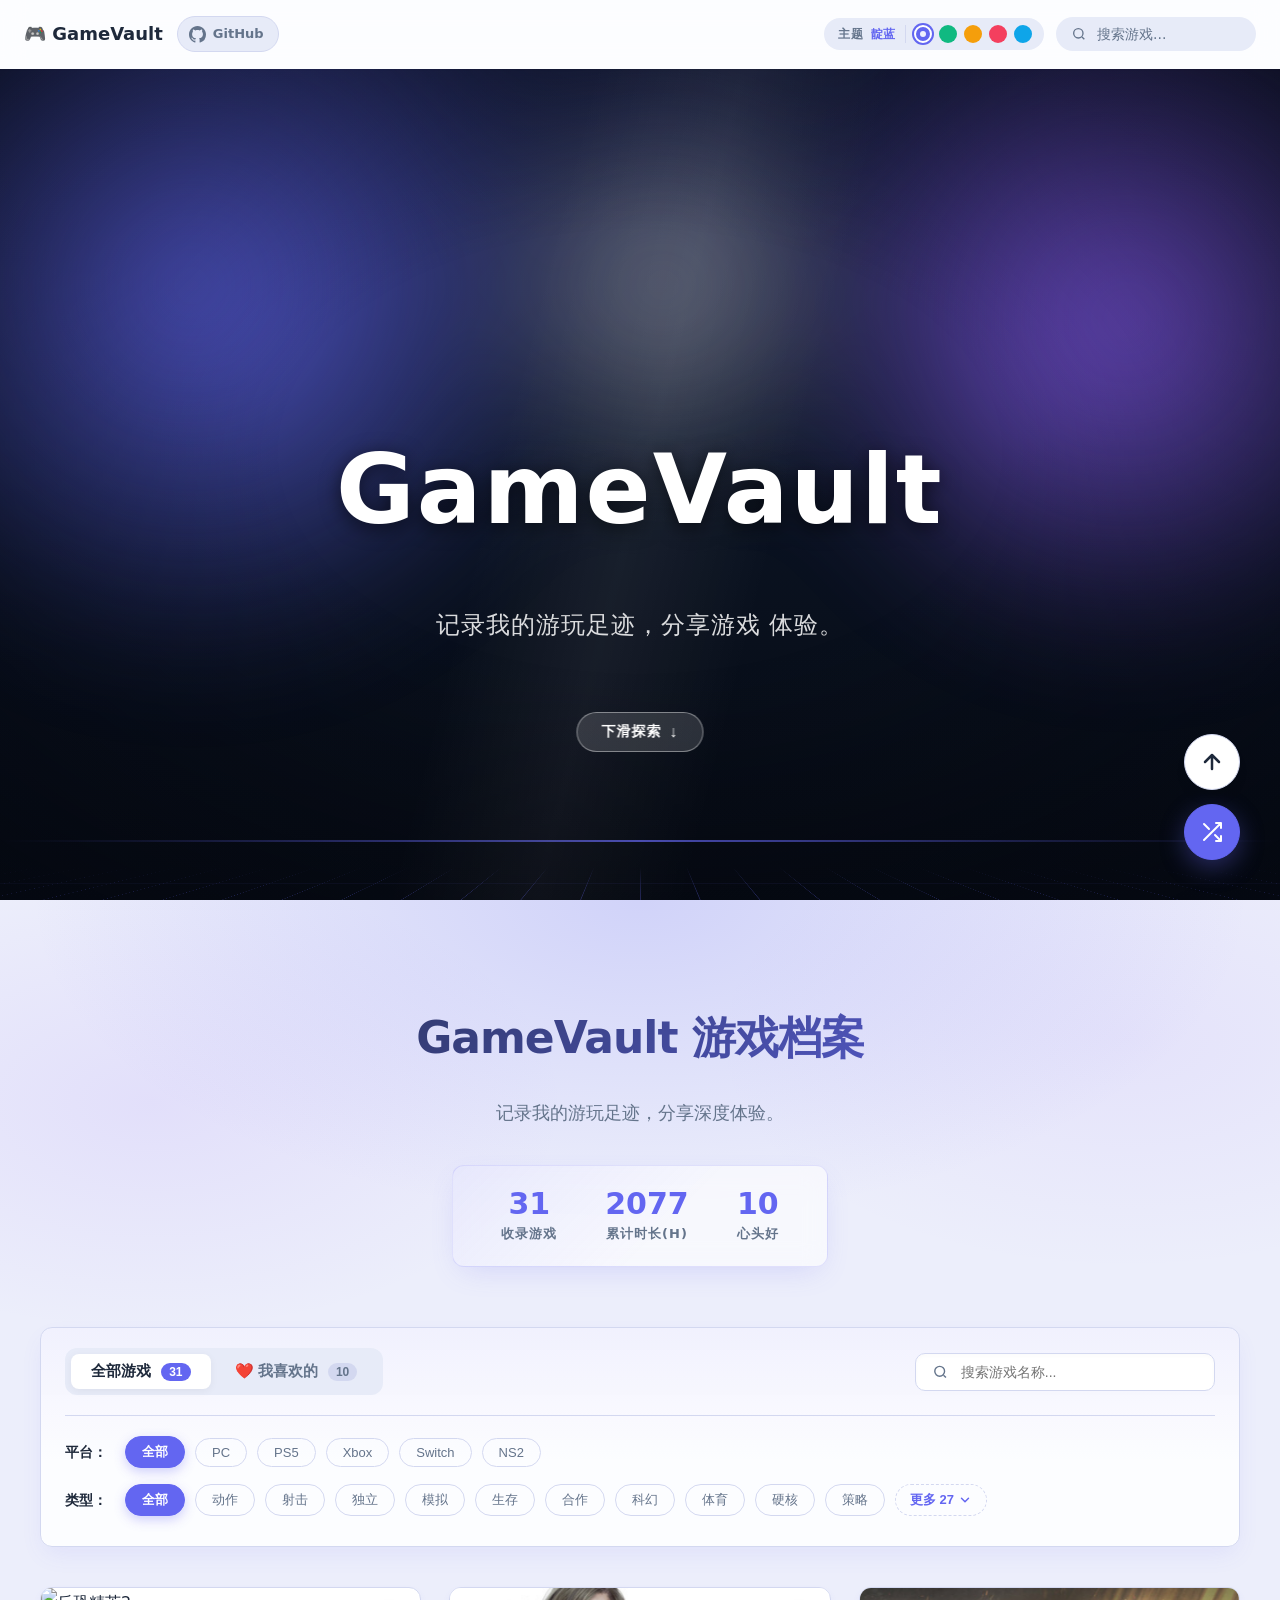
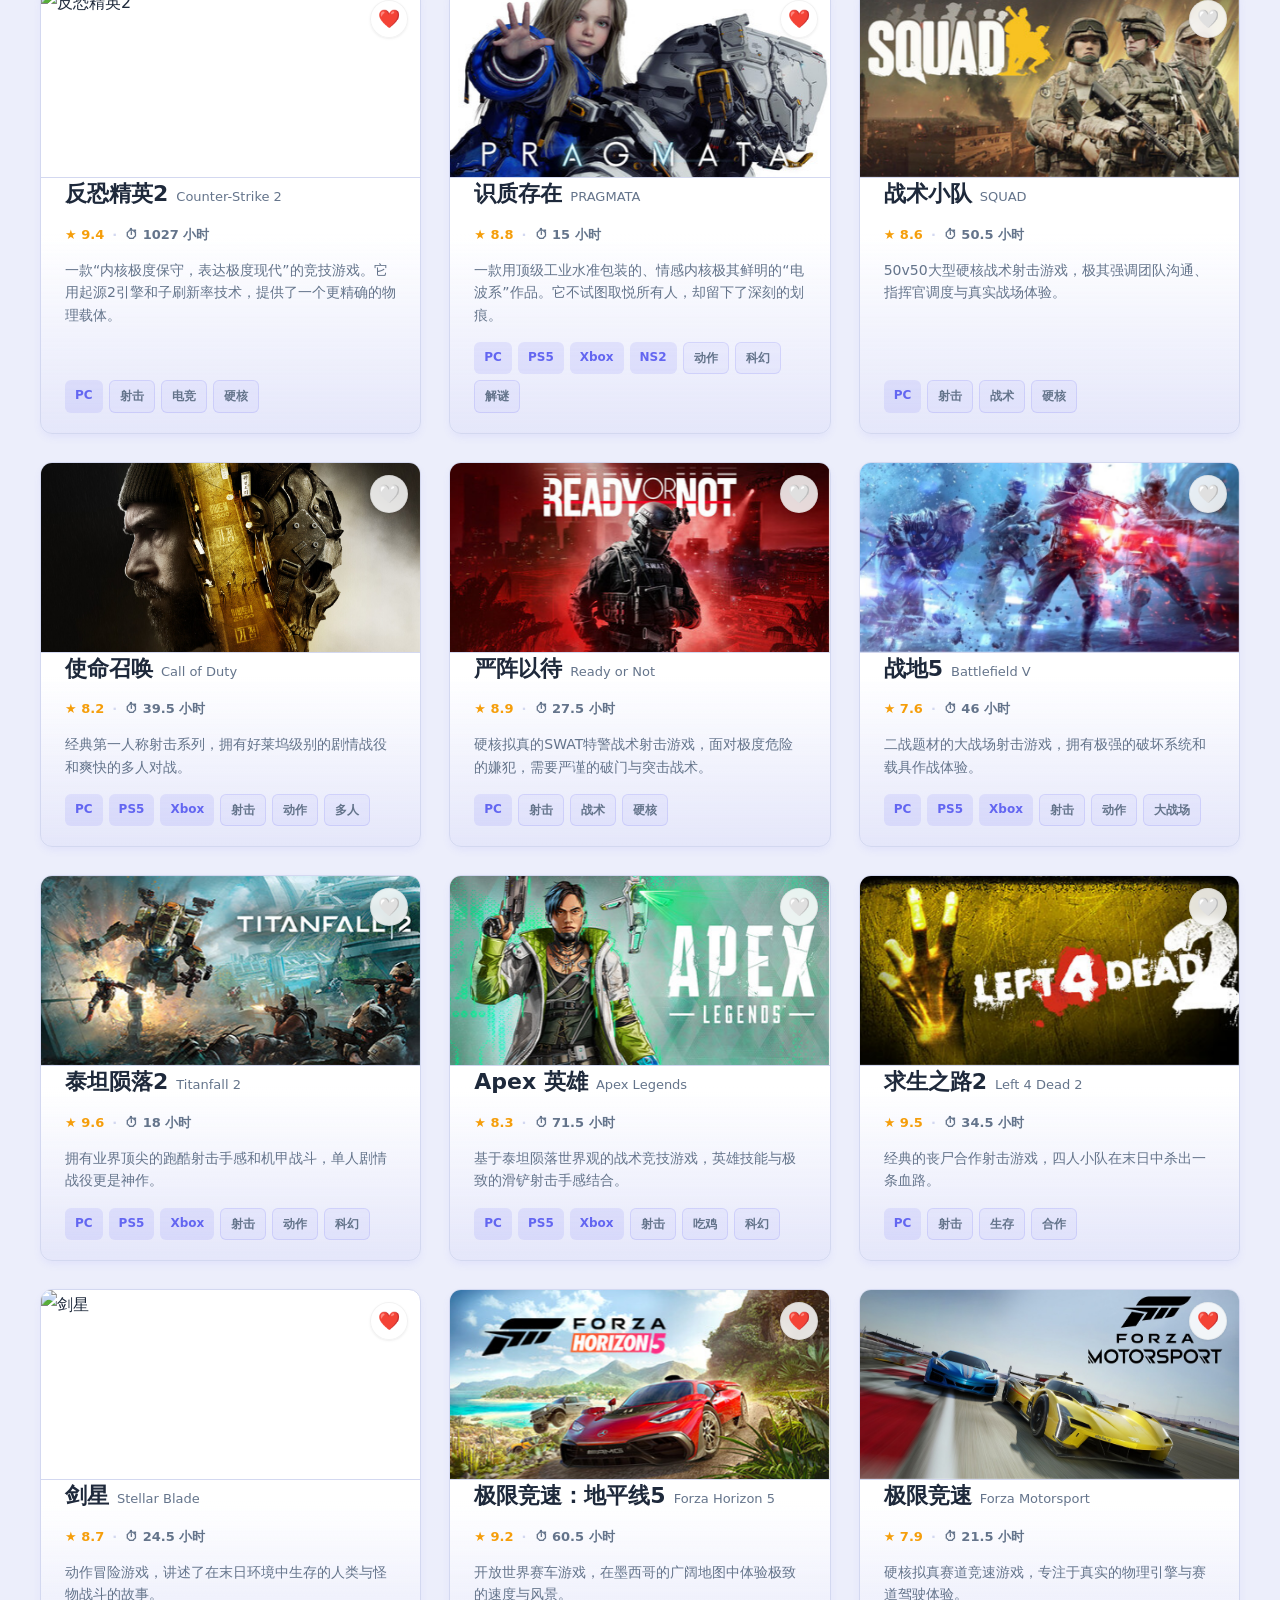
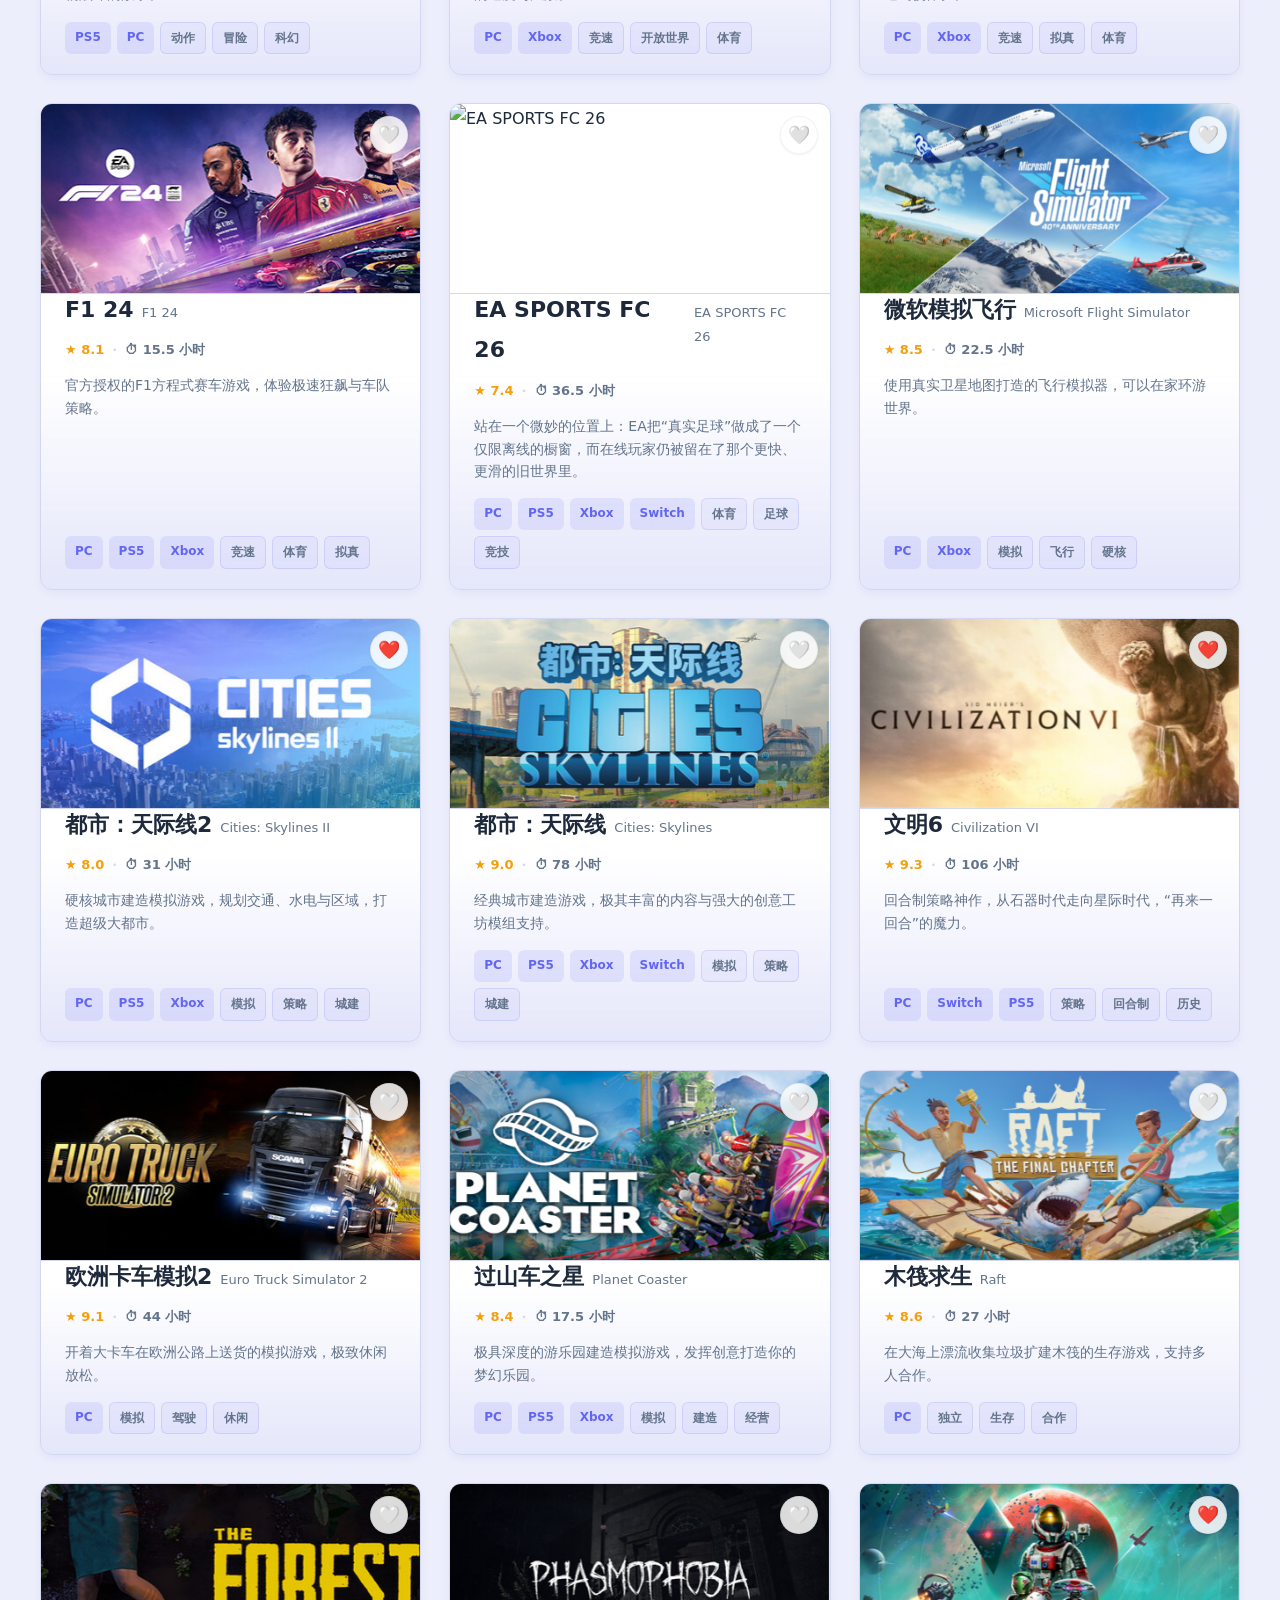
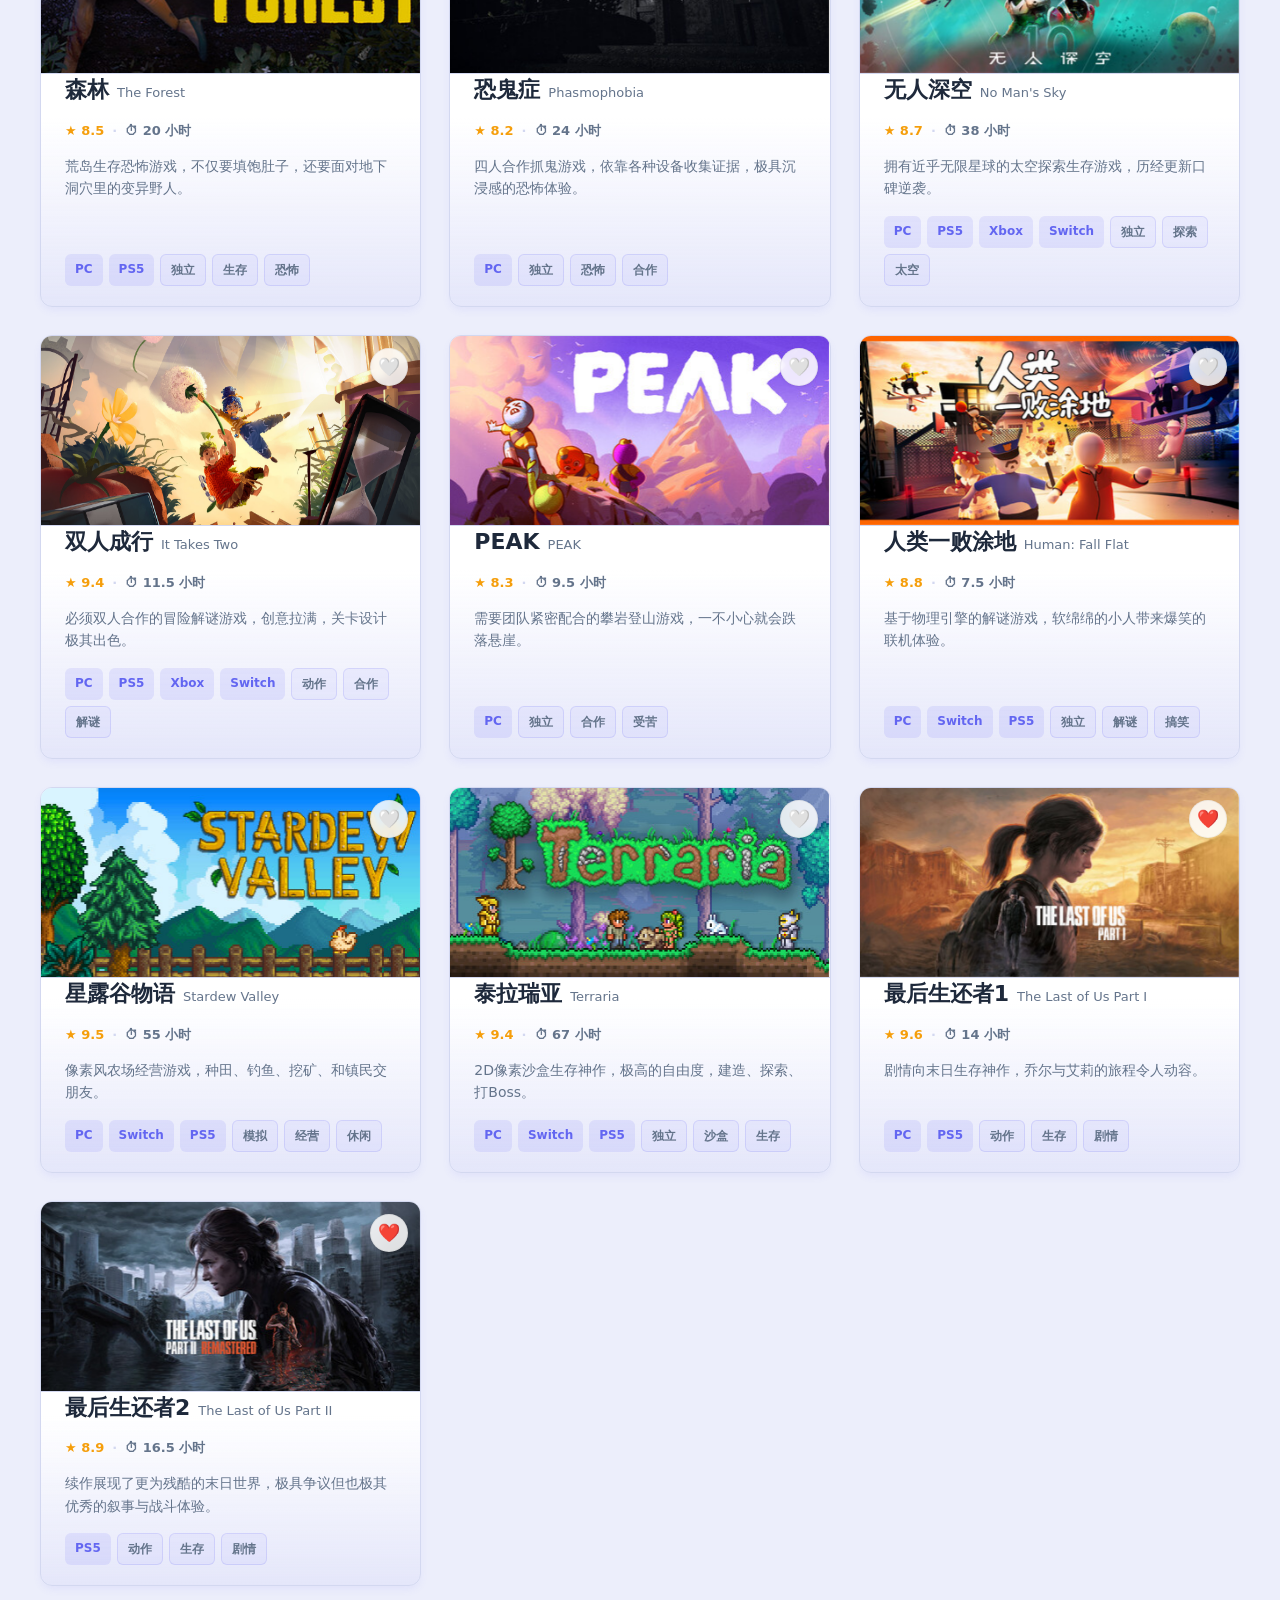
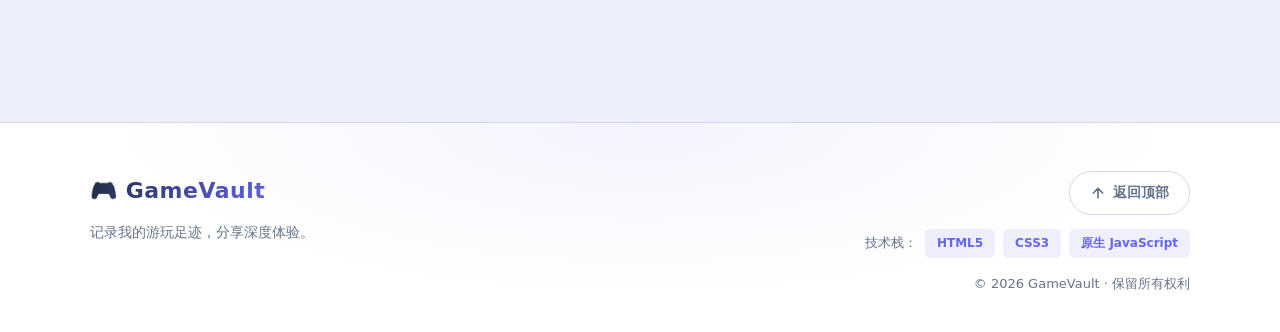
==== commit 3c333974: "v4.3.0 主题色延伸到整站背景，列表页与详情页同步变色 - theme.js 新增 mixHex：由主色派生整站浅色调   · --bg        页面底色 = 浅灰与主色 8% 调和（靛蓝 " ====
--- a/index.html
+++ b/index.html
@@ -84,7 +84,7 @@
 
       <div class="hero-content">
         <h1 class="hero-title">GameVault</h1>
-        <p class="hero-subtitle">记录我的游玩足迹，分享游戏体验。</p>
+        <p class="hero-subtitle">记录我的游玩足迹，分享游戏 体验。</p>
         <button id="scroll-down-btn" class="scroll-hint">下滑探索</button>
       </div>
     </section>
--- a/css/index.css
+++ b/css/index.css
@@ -13,9 +13,12 @@
   transform: translateX(-50%);
   width: 100%;
   max-width: 1400px;
-  height: 600px;
-  /* 超大、极柔和的径向渐变，自然融入背景 */
-  background: radial-gradient(ellipse at top, rgba(var(--accent-rgb), 0.12) 0%, transparent 70%);
+  height: 780px;
+  /* 超大、极柔和的径向渐变，自然融入背景；随主题色变化 */
+  background:
+    radial-gradient(ellipse 70% 60% at 50% 0%, rgba(var(--accent-rgb), 0.20) 0%, transparent 68%),
+    radial-gradient(ellipse 46% 42% at 12% 26%, rgba(var(--accent-aux-rgb), 0.10) 0%, transparent 70%),
+    radial-gradient(ellipse 46% 42% at 88% 18%, rgba(var(--accent-aux-rgb), 0.08) 0%, transparent 70%);
   z-index: -1;
   pointer-events: none;
 }
@@ -46,11 +49,15 @@
 .stats-board {
   display: inline-flex;
   background: rgba(255, 255, 255, 0.6);
+  background-image: linear-gradient(135deg,
+    rgba(var(--accent-rgb), 0.10) 0%,
+    rgba(255, 255, 255, 0) 58%);
   backdrop-filter: blur(12px);
-  border: 1px solid rgba(255, 255, 255, 0.8);
+  -webkit-backdrop-filter: blur(12px);
+  border: 1px solid rgba(var(--accent-rgb), 0.16);
   border-radius: var(--radius);
   padding: 20px 48px;
-  box-shadow: 0 10px 30px -10px rgba(0, 0, 0, 0.08);
+  box-shadow: 0 10px 30px -10px rgba(var(--accent-rgb), 0.22);
   gap: 48px;
 }
 
@@ -125,13 +132,18 @@
   margin: 0 auto;
   padding: 20px 24px;
   background: rgba(255, 255, 255, 0.85);
+  /* 叠一层随主题变化的淡色，让面板不再是纯白 */
+  background-image: linear-gradient(180deg,
+    rgba(var(--accent-rgb), 0.08) 0%,
+    rgba(255, 255, 255, 0) 62%);
   backdrop-filter: blur(16px);
+  -webkit-backdrop-filter: blur(16px);
   border: 1px solid var(--line);
   border-radius: var(--radius);
   display: flex;
   flex-direction: column;
   gap: 16px;
-  box-shadow: 0 10px 25px -5px rgba(0, 0, 0, 0.05);
+  box-shadow: 0 10px 25px -5px rgba(var(--accent-rgb), 0.10);
 }
 
 .control-panel {
@@ -343,13 +355,17 @@
 }
 
 .game-card {
-  background: var(--panel);
+  /* 卡片底部带一点主题色，和整站色调统一（不影响封面与文字对比度） */
+  background: linear-gradient(180deg,
+    var(--panel) 0%,
+    var(--panel) 55%,
+    rgba(var(--accent-rgb), 0.05) 100%);
   border-radius: var(--radius);
   overflow: hidden;
   text-decoration: none;
   color: inherit;
   border: 1px solid var(--line);
-  box-shadow: 0 4px 6px -1px rgba(0, 0, 0, 0.05);
+  box-shadow: 0 4px 10px -2px rgba(var(--accent-rgb), 0.10);
   transition: transform 0.4s cubic-bezier(0.4, 0, 0.2, 1), box-shadow 0.4s, border-color 0.4s;
   display: flex;
   flex-direction: column;
@@ -539,14 +555,15 @@
 }
 
 .tag-platform {
-  background: rgba(var(--accent-rgb), 0.1);
+  background: rgba(var(--accent-rgb), 0.12);
   color: var(--accent);
 }
 
 .tag-genre {
-  background: #f1f5f9;
-  color: var(--muted);
-  border: 1px solid var(--line);
+  /* 比平台标签更淡的主题色，保持主次层次，同时不再是纯灰 */
+  background: rgba(var(--accent-rgb), 0.055);
+  color: var(--muted);
+  border: 1px solid rgba(var(--accent-rgb), 0.16);
 }
 
 .no-result {
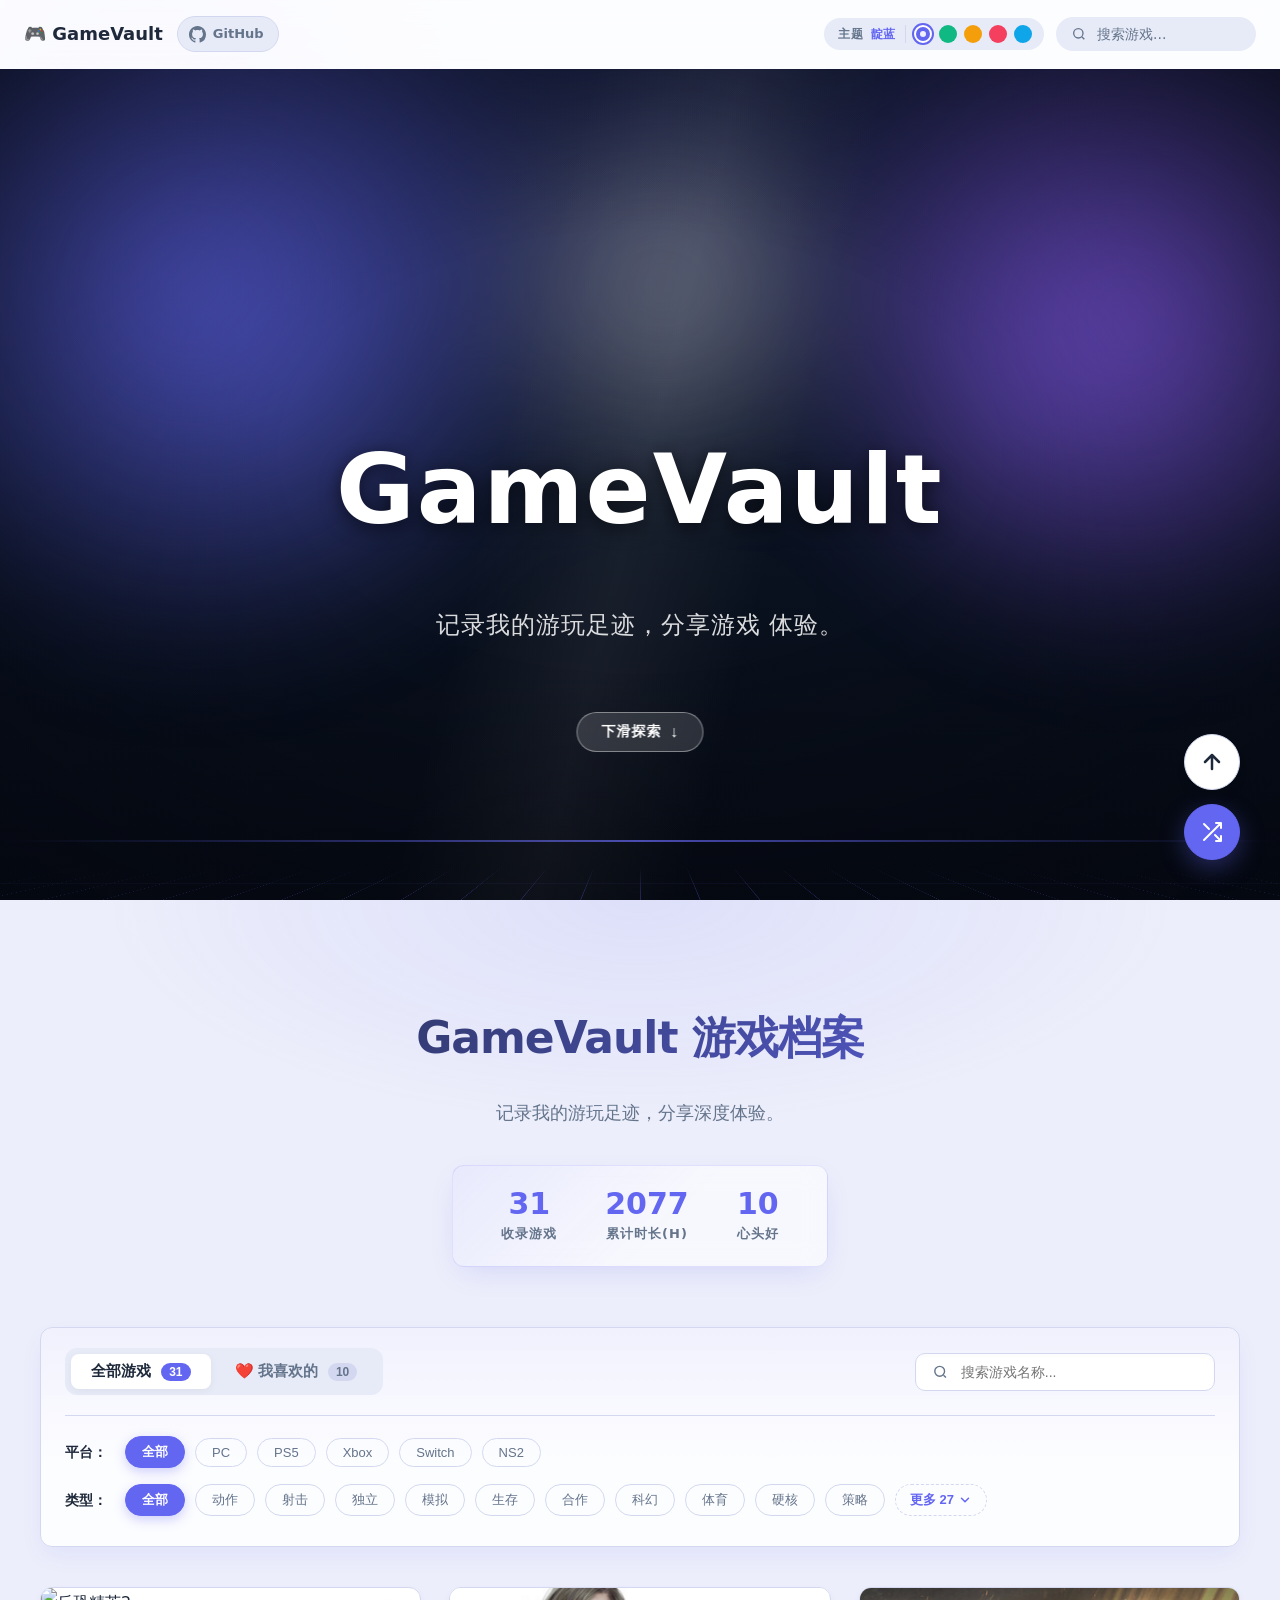
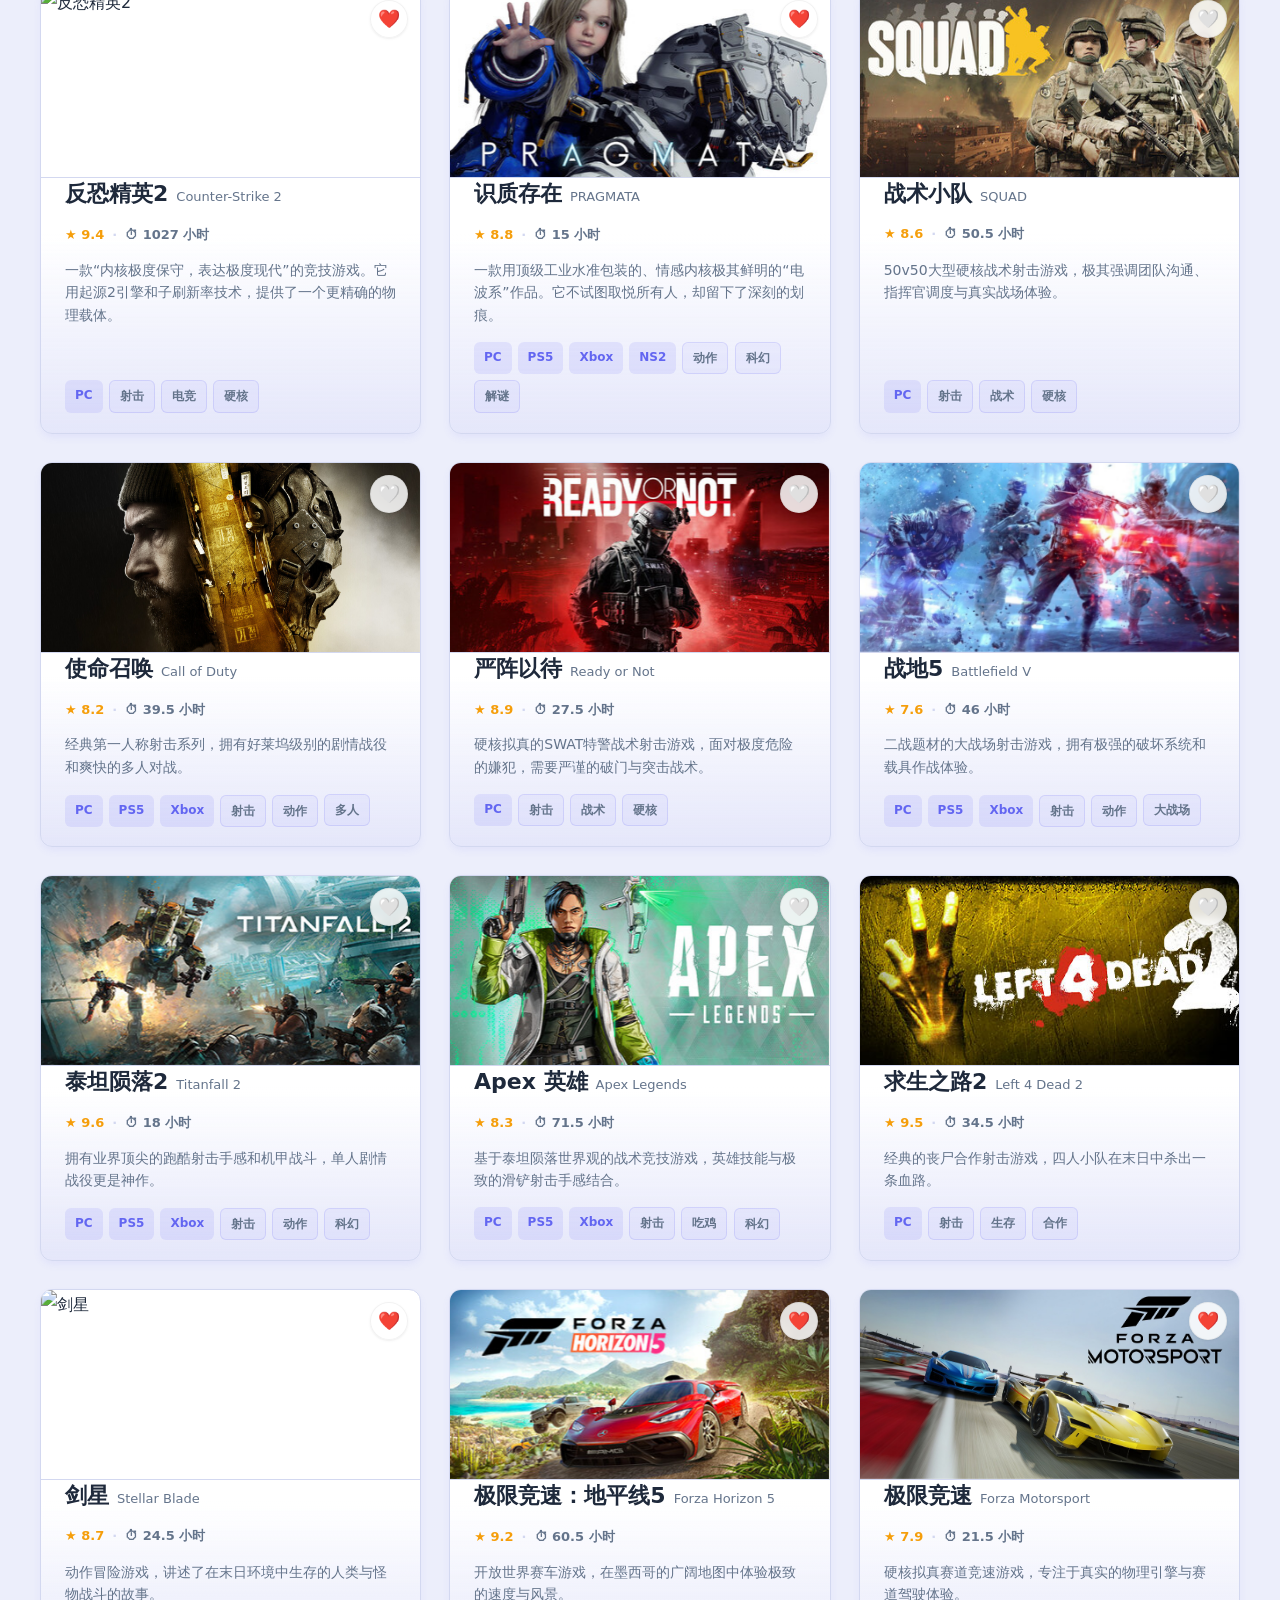
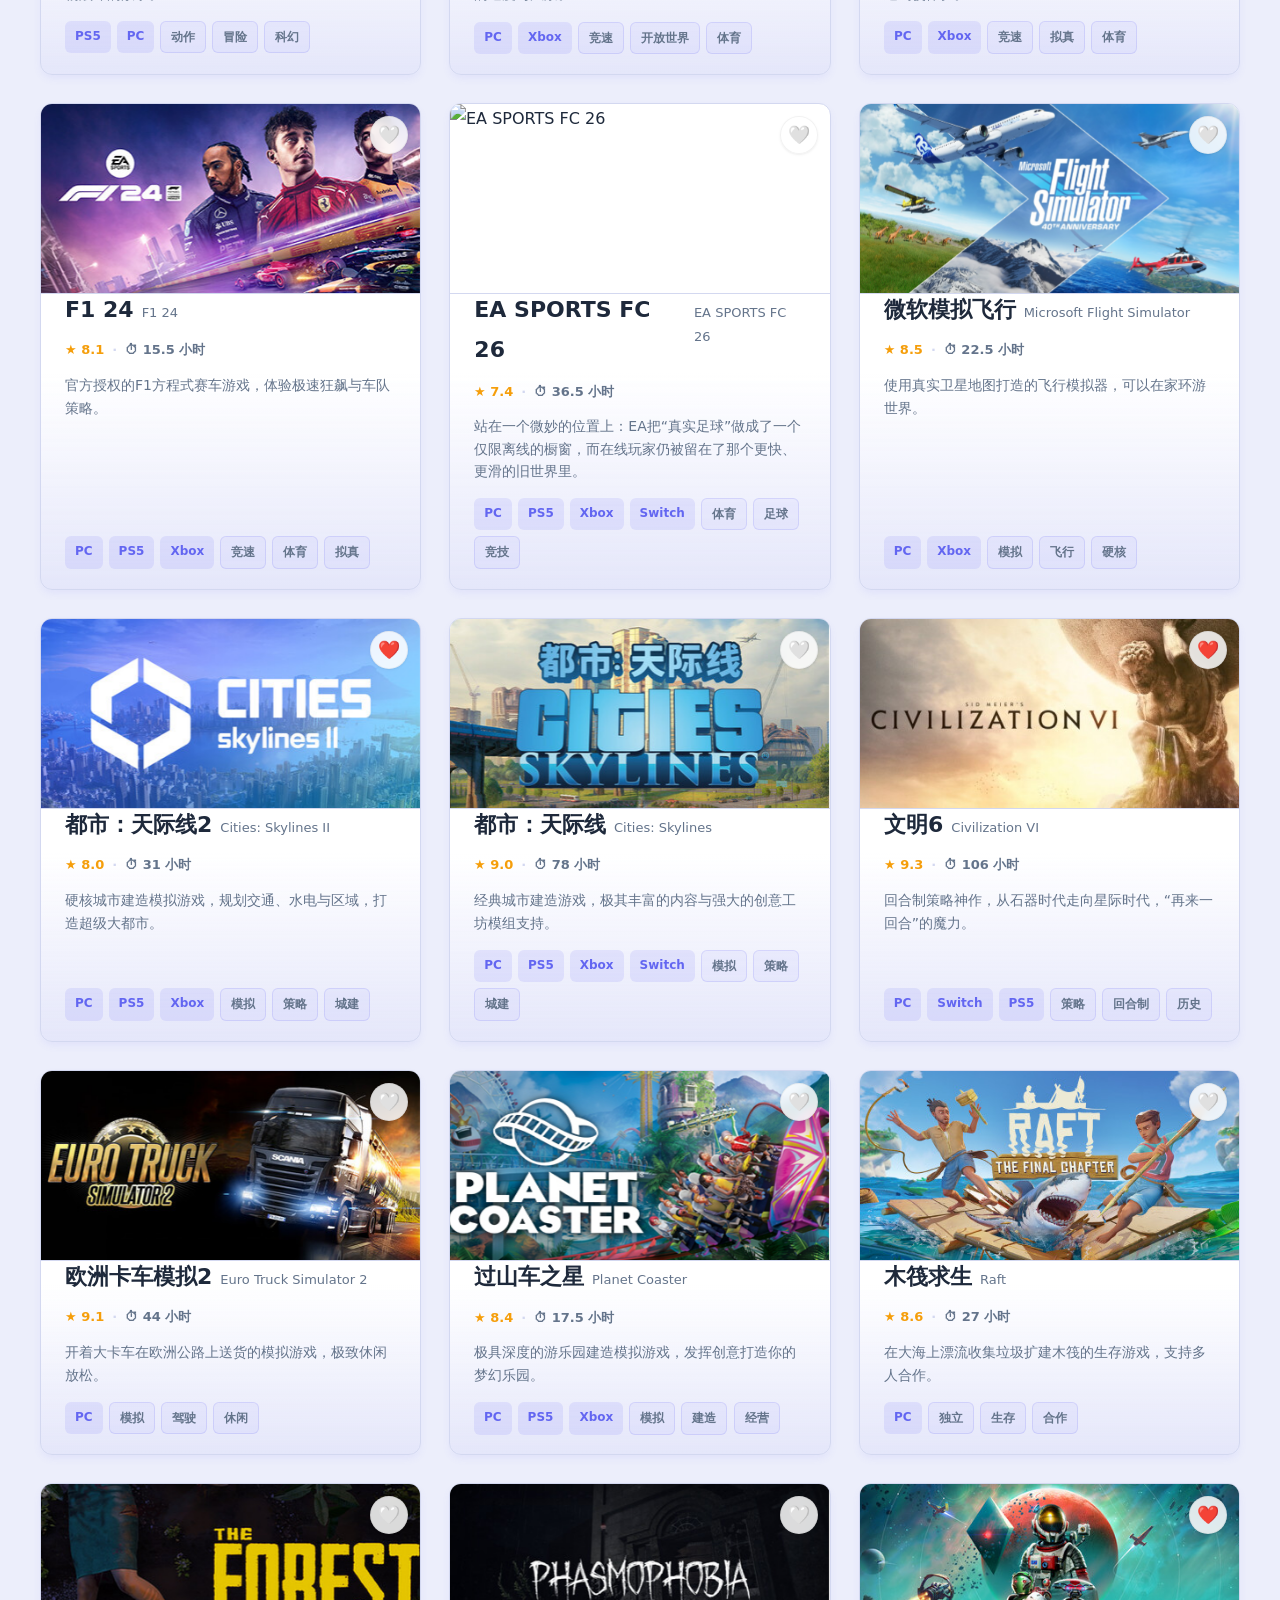
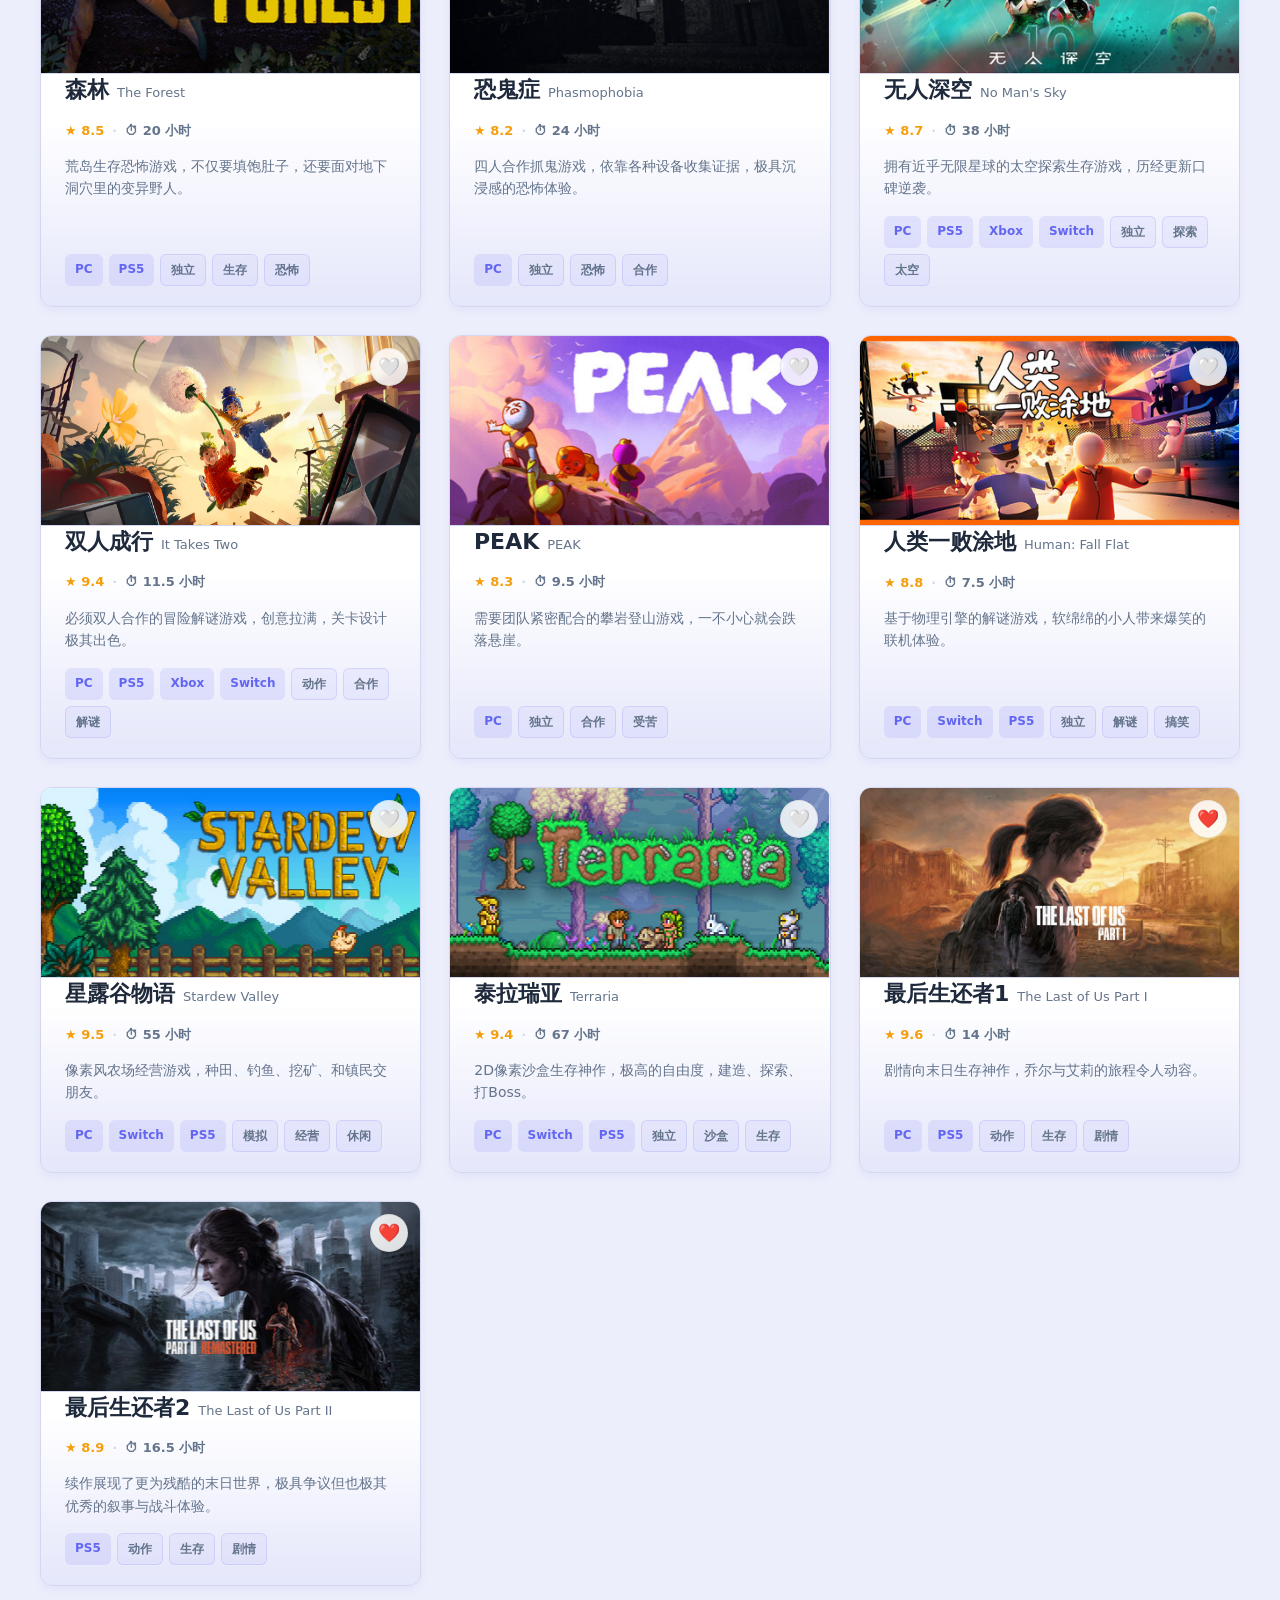
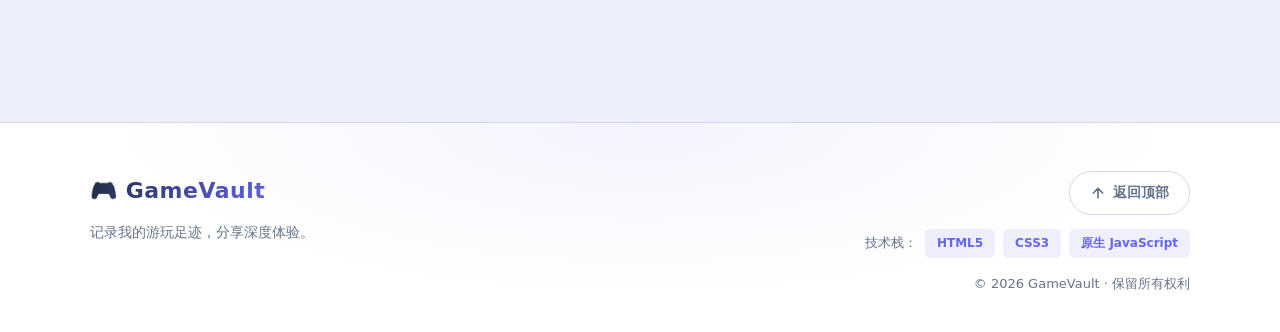
==== commit 6d87d1e7: "v4.4.0 内容区参考 D 方案新增固定氛围极光层 - index.html 新增 .page-ambient 结构：3 个模糊光斑（主色 x2 + 辅助色 x1） - index.css 新增氛围" ====
--- a/index.html
+++ b/index.html
@@ -62,6 +62,13 @@
   </header>
   
   <main>
+    <!-- 全站氛围极光：固定层，垫在内容之下，随主题色缓慢漂移 -->
+    <div class="page-ambient" aria-hidden="true">
+      <span class="amb-blob amb-1"></span>
+      <span class="amb-blob amb-2"></span>
+      <span class="amb-blob amb-3"></span>
+    </div>
+
     <!-- 全屏首屏视觉区 -->
     <section id="hero-section">
       <!-- 主题色动态背景：全部由 CSS 生成，随主题色实时变化 -->
--- a/css/index.css
+++ b/css/index.css
@@ -1,4 +1,74 @@
 /* css/index.css */
+
+/* ===== 全站氛围极光（参考 D 方案的流动光斑，垫在内容之下） ===== */
+.page-ambient {
+  position: fixed;
+  inset: 0;
+  z-index: -1;              /* 位于内容之下、页面底色之上 */
+  overflow: hidden;
+  pointer-events: none;
+  /* 独立合成层，避免滚动时整层重绘 */
+  contain: strict;
+}
+
+.amb-blob {
+  position: absolute;
+  border-radius: 50%;
+  /* 大半径模糊 + 低不透明度，形成柔和的色彩晕染 */
+  filter: blur(90px);
+  opacity: 0.55;
+  will-change: transform;
+}
+
+.amb-1 {
+  width: 46vw;
+  height: 46vw;
+  left: -12vw;
+  top: -10vw;
+  background: radial-gradient(circle at 50% 50%, rgba(var(--accent-rgb), 0.55), transparent 64%);
+  animation: ambDrift1 34s ease-in-out infinite alternate;
+}
+
+.amb-2 {
+  width: 40vw;
+  height: 40vw;
+  right: -10vw;
+  top: 18vh;
+  background: radial-gradient(circle at 50% 50%, rgba(var(--accent-aux-rgb), 0.45), transparent 64%);
+  animation: ambDrift2 42s ease-in-out infinite alternate;
+}
+
+.amb-3 {
+  width: 44vw;
+  height: 44vw;
+  left: 30vw;
+  bottom: -18vw;
+  background: radial-gradient(circle at 50% 50%, rgba(var(--accent-rgb), 0.32), transparent 66%);
+  animation: ambDrift3 50s ease-in-out infinite alternate;
+}
+
+@keyframes ambDrift1 {
+  from { transform: translate3d(0, 0, 0) scale(1); }
+  to   { transform: translate3d(6vw, 5vh, 0) scale(1.15); }
+}
+@keyframes ambDrift2 {
+  from { transform: translate3d(0, 0, 0) scale(1.08); }
+  to   { transform: translate3d(-7vw, 6vh, 0) scale(0.94); }
+}
+@keyframes ambDrift3 {
+  from { transform: translate3d(0, 0, 0) scale(1); }
+  to   { transform: translate3d(-9vw, -5vh, 0) scale(1.18); }
+}
+
+/* 系统要求减少动效时，停止漂移，仅保留静态色彩晕染 */
+@media (prefers-reduced-motion: reduce) {
+  .amb-blob { animation: none; }
+}
+
+/* 窄屏收敛一点，避免色彩过重压住内容 */
+@media (max-width: 768px) {
+  .amb-blob { filter: blur(64px); opacity: 0.42; }
+}
 
 /* ===== 顶部平滑氛围光晕（直接打在 #app 上层） ===== */
 #app {
@@ -13,12 +83,10 @@
   transform: translateX(-50%);
   width: 100%;
   max-width: 1400px;
-  height: 780px;
-  /* 超大、极柔和的径向渐变，自然融入背景；随主题色变化 */
+  height: 620px;
+  /* 顶部一层很淡的中心光晕，与固定极光层配合，避免重复叠色过浓 */
   background:
-    radial-gradient(ellipse 70% 60% at 50% 0%, rgba(var(--accent-rgb), 0.20) 0%, transparent 68%),
-    radial-gradient(ellipse 46% 42% at 12% 26%, rgba(var(--accent-aux-rgb), 0.10) 0%, transparent 70%),
-    radial-gradient(ellipse 46% 42% at 88% 18%, rgba(var(--accent-aux-rgb), 0.08) 0%, transparent 70%);
+    radial-gradient(ellipse 60% 52% at 50% 0%, rgba(var(--accent-rgb), 0.10) 0%, transparent 70%);
   z-index: -1;
   pointer-events: none;
 }
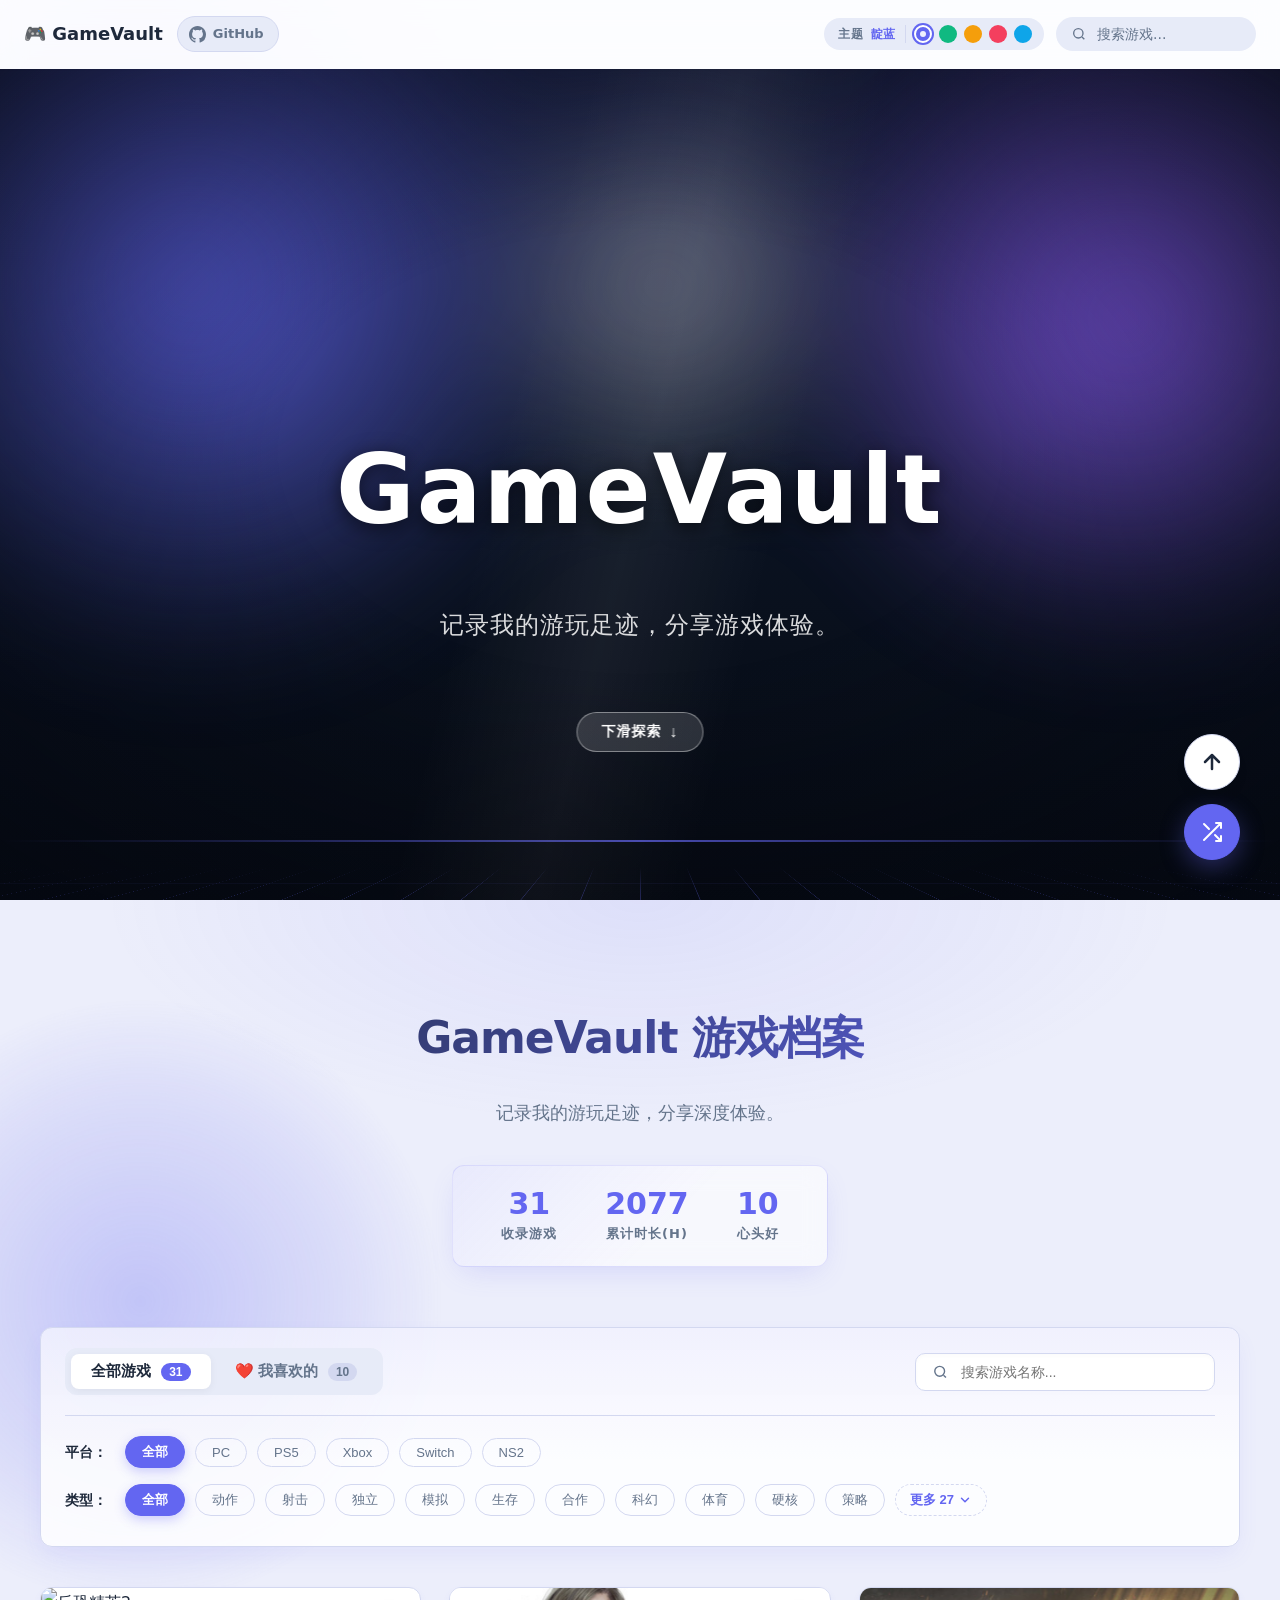
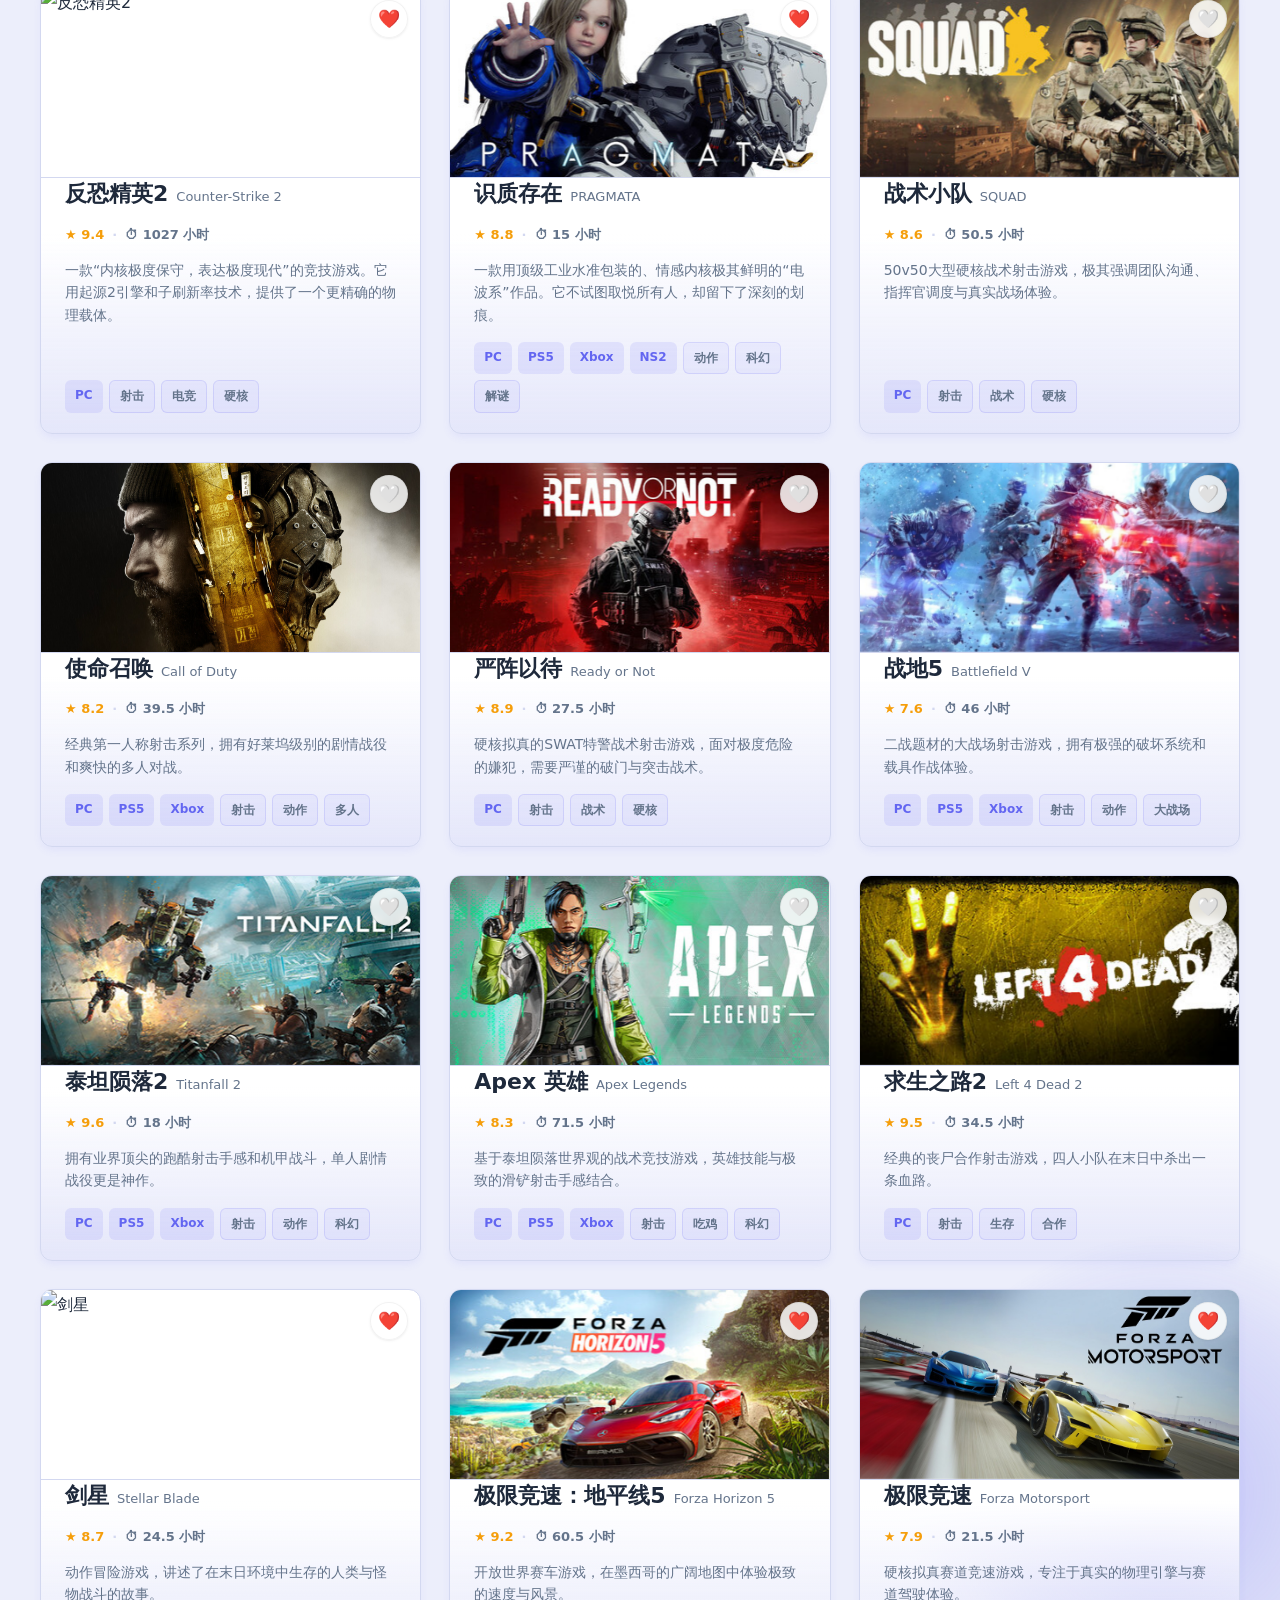
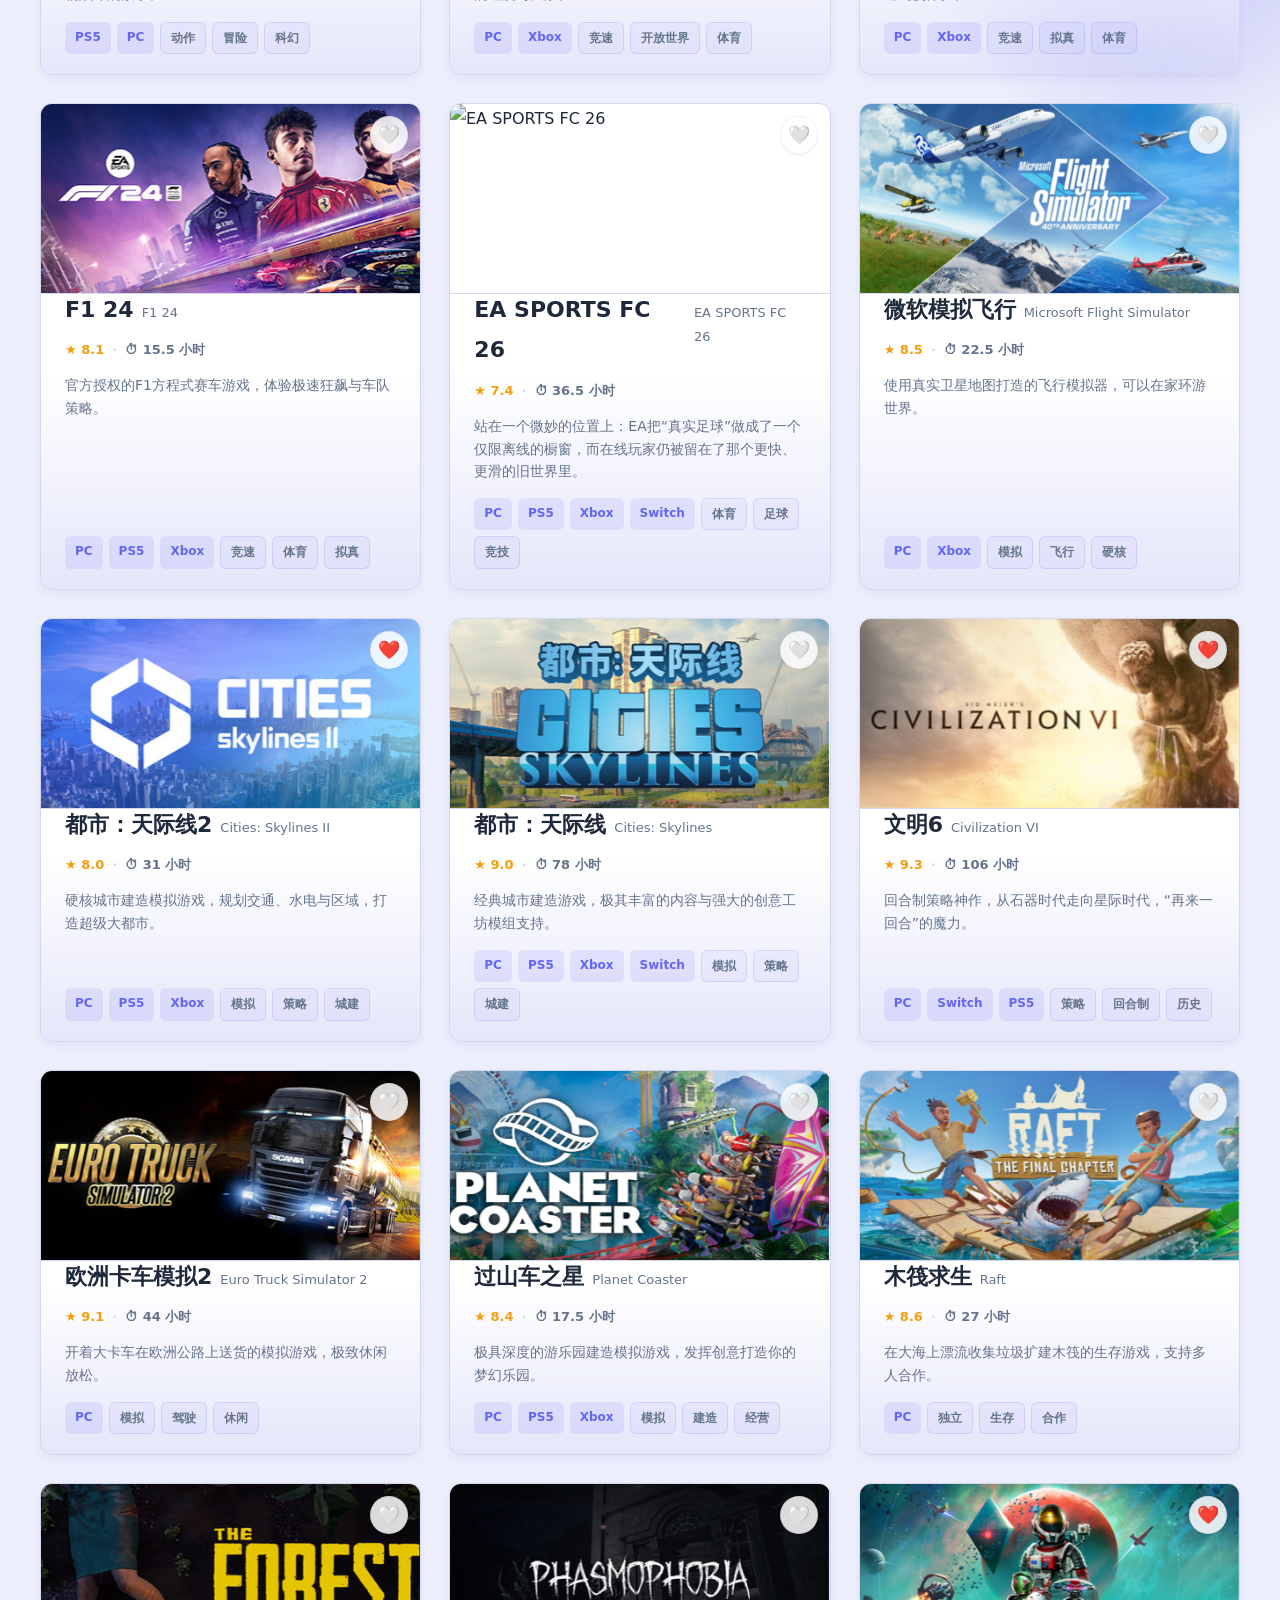
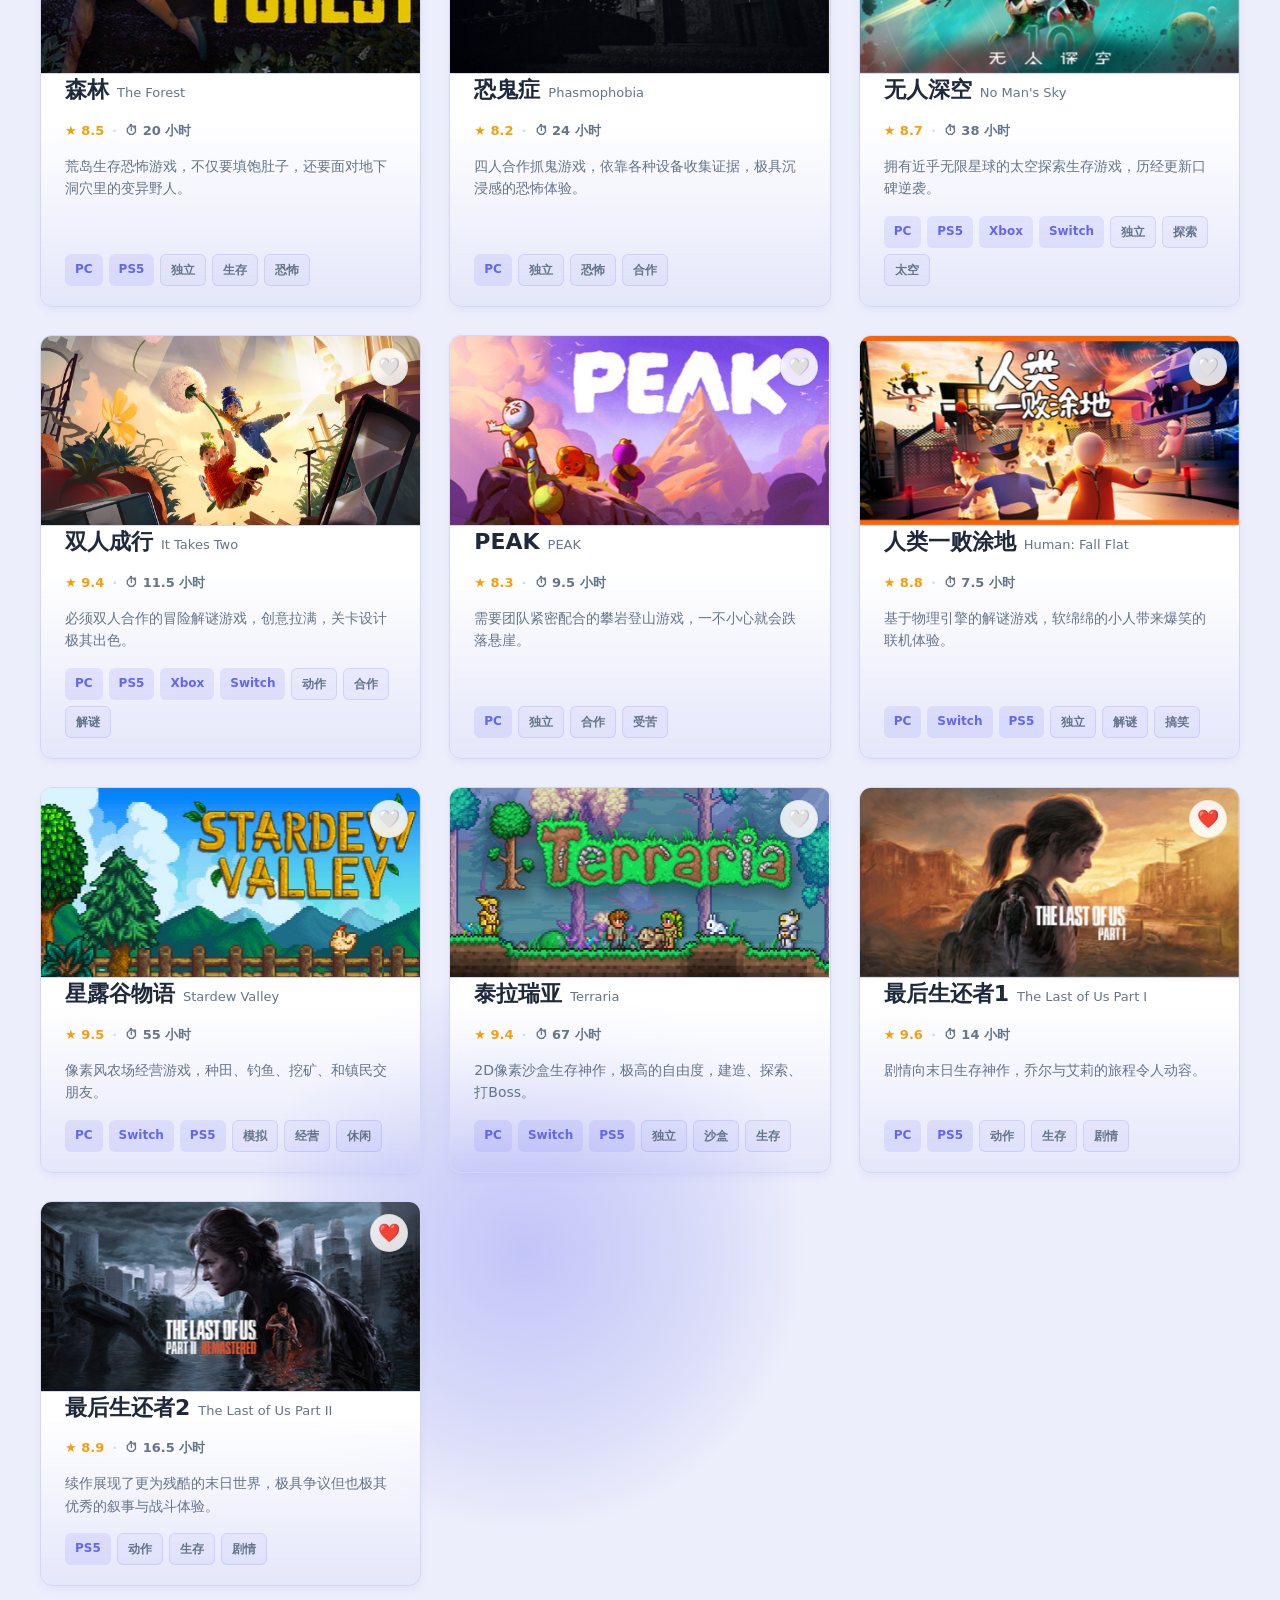
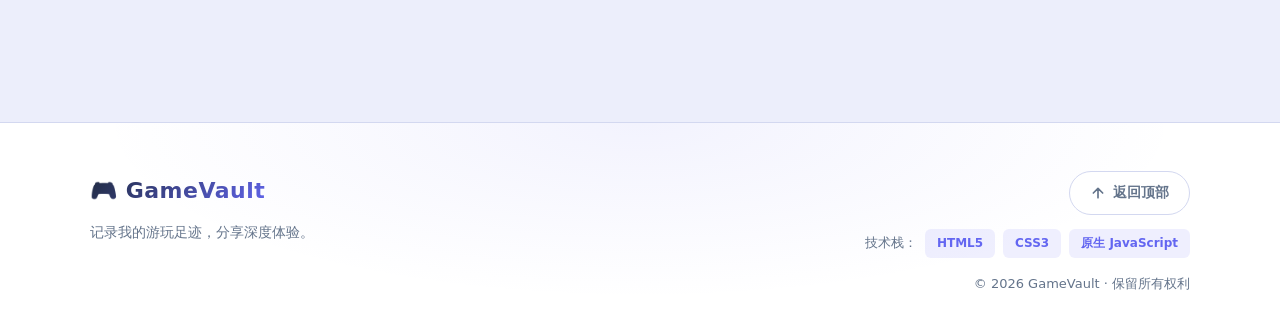
==== commit 29bc4dd8: "v4.5.0 游戏库区与详情页补充光效 [游戏库区] - index.html 新增 .library-glow 结构（3 个光斑），贴在 #content-section 内随内容滚动 - 采用径向" ====
--- a/index.html
+++ b/index.html
@@ -91,13 +91,20 @@
 
       <div class="hero-content">
         <h1 class="hero-title">GameVault</h1>
-        <p class="hero-subtitle">记录我的游玩足迹，分享游戏 体验。</p>
+        <p class="hero-subtitle">记录我的游玩足迹，分享游戏体验。</p>
         <button id="scroll-down-btn" class="scroll-hint">下滑探索</button>
       </div>
     </section>
 
     <!-- 真实内容区（首页渲染的列表将挂载到这里） -->
     <section id="content-section">
+      <!-- 游戏库光效：贴着内容滚动，随主题色缓慢漂移 -->
+      <div class="library-glow" aria-hidden="true">
+        <span class="lg lg-1"></span>
+        <span class="lg lg-2"></span>
+        <span class="lg lg-3"></span>
+      </div>
+
       <div id="app"></div>
     </section>
 
--- a/css/common.css
+++ b/css/common.css
@@ -482,4 +482,85 @@
   .footer-right { align-items: flex-start; text-align: left; }
   .footer-links, .footer-tech { justify-content: flex-start; }
   .footer-link { padding: 7px 16px; font-size: 13px; }
+}
+
+/* ========================================= */
+/* ============ 全站氛围极光（公共） ============ */
+/* ========================================= */
+/* 首页与详情页共用的固定光斑层（参考首屏 D 方案的流动极光）。
+   垫在内容之下、页面底色之上，滚动时保持不动，形成环境光晕。 */
+.page-ambient {
+  position: fixed;
+  inset: 0;
+  z-index: -1;
+  overflow: hidden;
+  pointer-events: none;
+  /* 独立合成层，避免滚动时整层重绘 */
+  contain: strict;
+}
+
+.amb-blob {
+  position: absolute;
+  border-radius: 50%;
+  /* 大半径模糊 + 低不透明度，形成柔和的色彩晕染 */
+  filter: blur(90px);
+  opacity: 0.55;
+  will-change: transform;
+}
+
+.amb-1 {
+  width: 46vw;
+  height: 46vw;
+  left: -12vw;
+  top: -10vw;
+  background: radial-gradient(circle at 50% 50%, rgba(var(--accent-rgb), 0.55), transparent 64%);
+  animation: ambDrift1 34s ease-in-out infinite alternate;
+}
+
+.amb-2 {
+  width: 40vw;
+  height: 40vw;
+  right: -10vw;
+  top: 18vh;
+  background: radial-gradient(circle at 50% 50%, rgba(var(--accent-aux-rgb), 0.45), transparent 64%);
+  animation: ambDrift2 42s ease-in-out infinite alternate;
+}
+
+.amb-3 {
+  width: 44vw;
+  height: 44vw;
+  left: 30vw;
+  bottom: -18vw;
+  background: radial-gradient(circle at 50% 50%, rgba(var(--accent-rgb), 0.32), transparent 66%);
+  animation: ambDrift3 50s ease-in-out infinite alternate;
+}
+
+@keyframes ambDrift1 {
+  from { transform: translate3d(0, 0, 0) scale(1); }
+  to   { transform: translate3d(6vw, 5vh, 0) scale(1.15); }
+}
+@keyframes ambDrift2 {
+  from { transform: translate3d(0, 0, 0) scale(1.08); }
+  to   { transform: translate3d(-7vw, 6vh, 0) scale(0.94); }
+}
+@keyframes ambDrift3 {
+  from { transform: translate3d(0, 0, 0) scale(1); }
+  to   { transform: translate3d(-9vw, -5vh, 0) scale(1.18); }
+}
+
+/* 详情页是长文阅读场景，光效整体调柔，避免干扰阅读 */
+.page-ambient--calm .amb-blob {
+  opacity: 0.34;
+  filter: blur(100px);
+}
+
+/* 系统要求减少动效时，停止漂移，仅保留静态色彩晕染 */
+@media (prefers-reduced-motion: reduce) {
+  .amb-blob { animation: none; }
+}
+
+/* 窄屏收敛一点，避免色彩过重压住内容 */
+@media (max-width: 768px) {
+  .amb-blob { filter: blur(64px); opacity: 0.42; }
+  .page-ambient--calm .amb-blob { opacity: 0.28; }
 }
--- a/css/index.css
+++ b/css/index.css
@@ -1,78 +1,92 @@
 /* css/index.css */
 
-/* ===== 全站氛围极光（参考 D 方案的流动光斑，垫在内容之下） ===== */
-.page-ambient {
-  position: fixed;
+/* 说明：全站氛围极光（.page-ambient / .amb-blob）样式已移至
+   css/common.css，因为首页与详情页都需要，属于公共组件。 */
+
+/* ===== 游戏库区域光效：贴着内容走的光斑，让库区也有"光效飘逸" ===== */
+/* 这里刻意不用 filter: blur()——首页已经有 3 个大模糊层，
+   再多叠加会明显掉帧。径向渐变本身边缘就是柔的，性能开销低得多。 */
+.library-glow {
+  position: absolute;
   inset: 0;
-  z-index: -1;              /* 位于内容之下、页面底色之上 */
   overflow: hidden;
   pointer-events: none;
-  /* 独立合成层，避免滚动时整层重绘 */
-  contain: strict;
-}
-
-.amb-blob {
+  z-index: 0;
+}
+
+.library-glow .lg {
   position: absolute;
   border-radius: 50%;
-  /* 大半径模糊 + 低不透明度，形成柔和的色彩晕染 */
-  filter: blur(90px);
-  opacity: 0.55;
   will-change: transform;
-}
-
-.amb-1 {
+  /* 渐变到 60% 处完全透明，避免出现可见的圆边 */
+  background: radial-gradient(circle at 50% 50%,
+    rgba(var(--accent-rgb), 0.30) 0%,
+    rgba(var(--accent-rgb), 0.12) 42%,
+    transparent 62%);
+}
+
+.lg-1 {
+  width: 54vw;
+  height: 54vw;
+  left: -16vw;
+  top: 1%;
+  animation: lgDrift1 38s ease-in-out infinite alternate;
+}
+
+.lg-2 {
   width: 46vw;
   height: 46vw;
-  left: -12vw;
-  top: -10vw;
-  background: radial-gradient(circle at 50% 50%, rgba(var(--accent-rgb), 0.55), transparent 64%);
-  animation: ambDrift1 34s ease-in-out infinite alternate;
-}
-
-.amb-2 {
-  width: 40vw;
-  height: 40vw;
-  right: -10vw;
-  top: 18vh;
-  background: radial-gradient(circle at 50% 50%, rgba(var(--accent-aux-rgb), 0.45), transparent 64%);
-  animation: ambDrift2 42s ease-in-out infinite alternate;
-}
-
-.amb-3 {
-  width: 44vw;
-  height: 44vw;
-  left: 30vw;
-  bottom: -18vw;
-  background: radial-gradient(circle at 50% 50%, rgba(var(--accent-rgb), 0.32), transparent 66%);
-  animation: ambDrift3 50s ease-in-out infinite alternate;
-}
-
-@keyframes ambDrift1 {
+  right: -14vw;
+  top: 34%;
+  background: radial-gradient(circle at 50% 50%,
+    rgba(var(--accent-aux-rgb), 0.26) 0%,
+    rgba(var(--accent-aux-rgb), 0.10) 44%,
+    transparent 64%);
+  animation: lgDrift2 46s ease-in-out infinite alternate;
+}
+
+.lg-3 {
+  width: 50vw;
+  height: 50vw;
+  left: 16vw;
+  bottom: 2%;
+  background: radial-gradient(circle at 50% 50%,
+    rgba(var(--accent-rgb), 0.22) 0%,
+    rgba(var(--accent-rgb), 0.08) 46%,
+    transparent 66%);
+  animation: lgDrift3 54s ease-in-out infinite alternate;
+}
+
+@keyframes lgDrift1 {
   from { transform: translate3d(0, 0, 0) scale(1); }
-  to   { transform: translate3d(6vw, 5vh, 0) scale(1.15); }
-}
-@keyframes ambDrift2 {
-  from { transform: translate3d(0, 0, 0) scale(1.08); }
-  to   { transform: translate3d(-7vw, 6vh, 0) scale(0.94); }
-}
-@keyframes ambDrift3 {
+  to   { transform: translate3d(7vw, 8vh, 0) scale(1.14); }
+}
+@keyframes lgDrift2 {
+  from { transform: translate3d(0, 0, 0) scale(1.06); }
+  to   { transform: translate3d(-8vw, -7vh, 0) scale(0.92); }
+}
+@keyframes lgDrift3 {
   from { transform: translate3d(0, 0, 0) scale(1); }
-  to   { transform: translate3d(-9vw, -5vh, 0) scale(1.18); }
-}
-
-/* 系统要求减少动效时，停止漂移，仅保留静态色彩晕染 */
+  to   { transform: translate3d(-7vw, 6vh, 0) scale(1.16); }
+}
+
 @media (prefers-reduced-motion: reduce) {
-  .amb-blob { animation: none; }
-}
-
-/* 窄屏收敛一点，避免色彩过重压住内容 */
+  .library-glow .lg { animation: none; }
+}
+
 @media (max-width: 768px) {
-  .amb-blob { filter: blur(64px); opacity: 0.42; }
+  .library-glow .lg { opacity: 0.8; }
 }
 
 /* ===== 顶部平滑氛围光晕（直接打在 #app 上层） ===== */
+/* 内容区作为光效的定位参照，卡片层压在光斑之上 */
+#content-section {
+  position: relative;
+}
+
 #app {
   position: relative;
+  z-index: 1;   /* 保证卡片 / 筛选面板在 .library-glow 之上 */
 }
 
 #app::before {
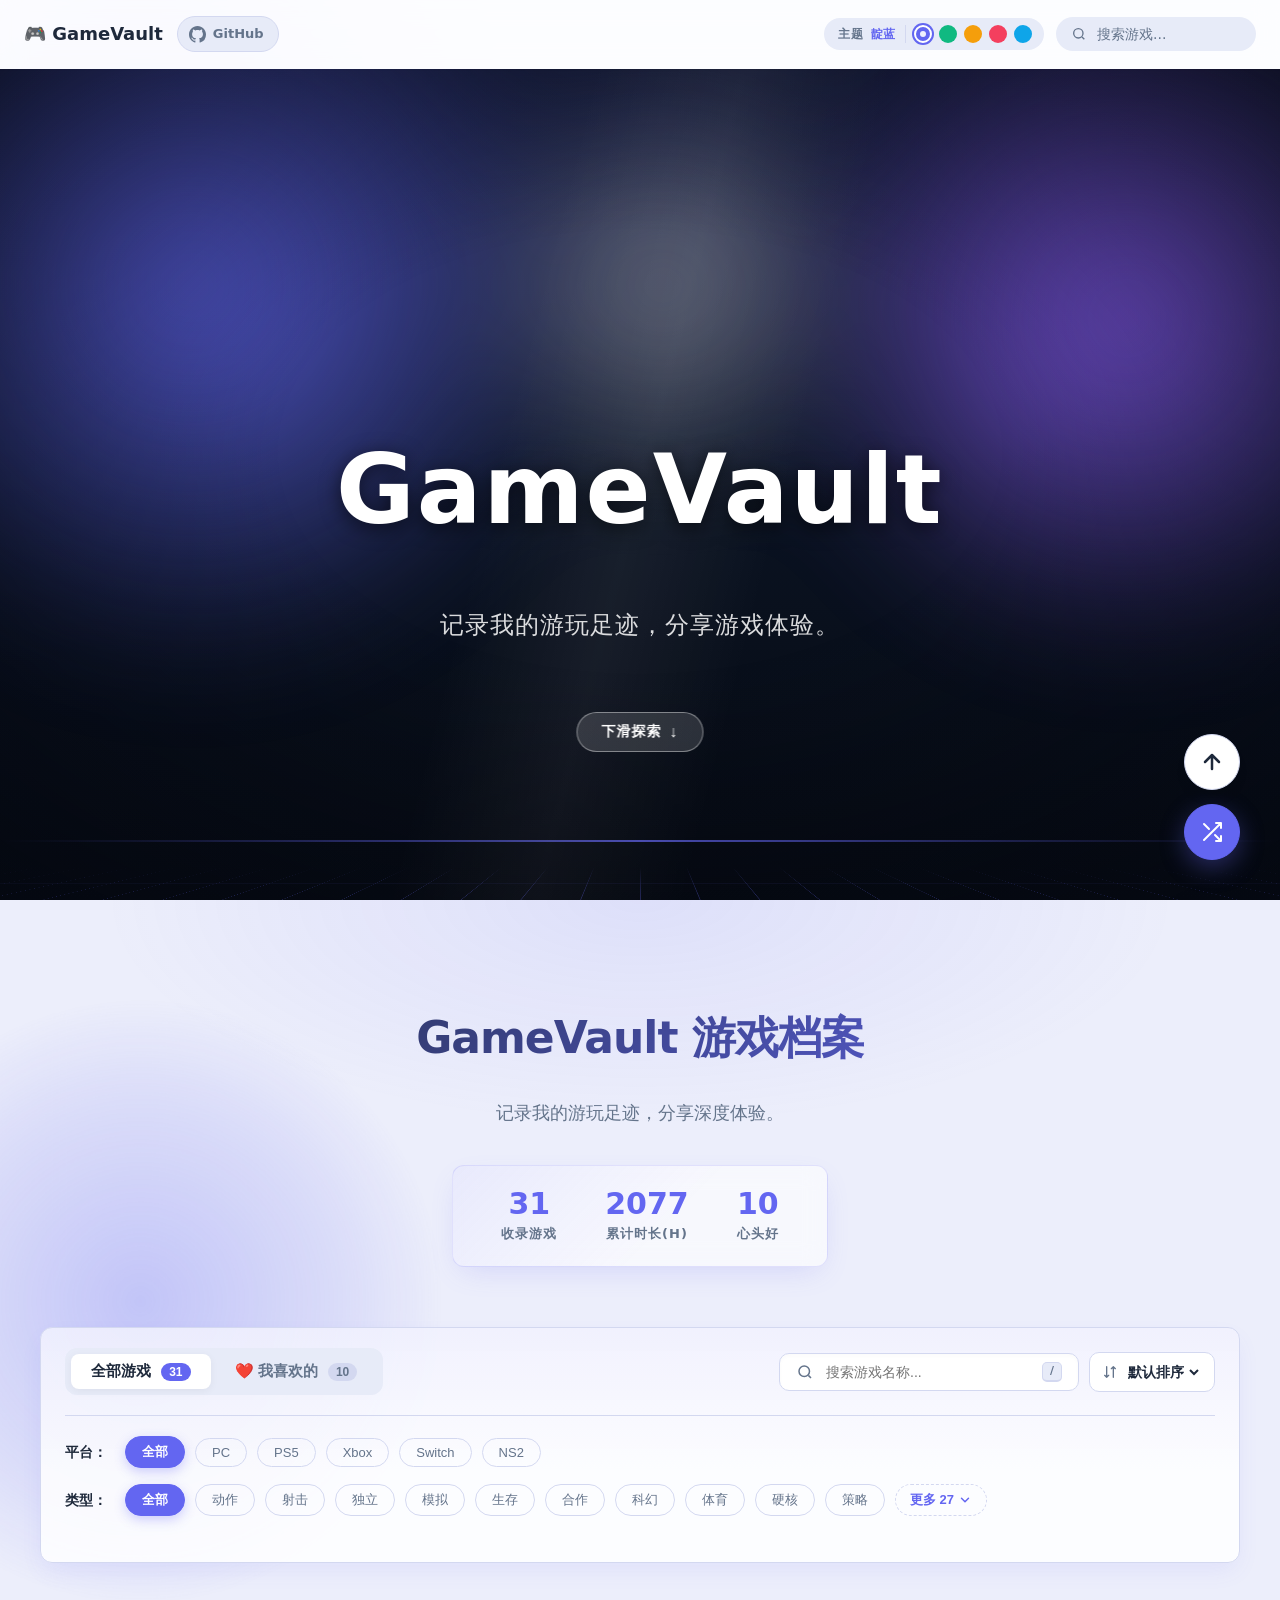
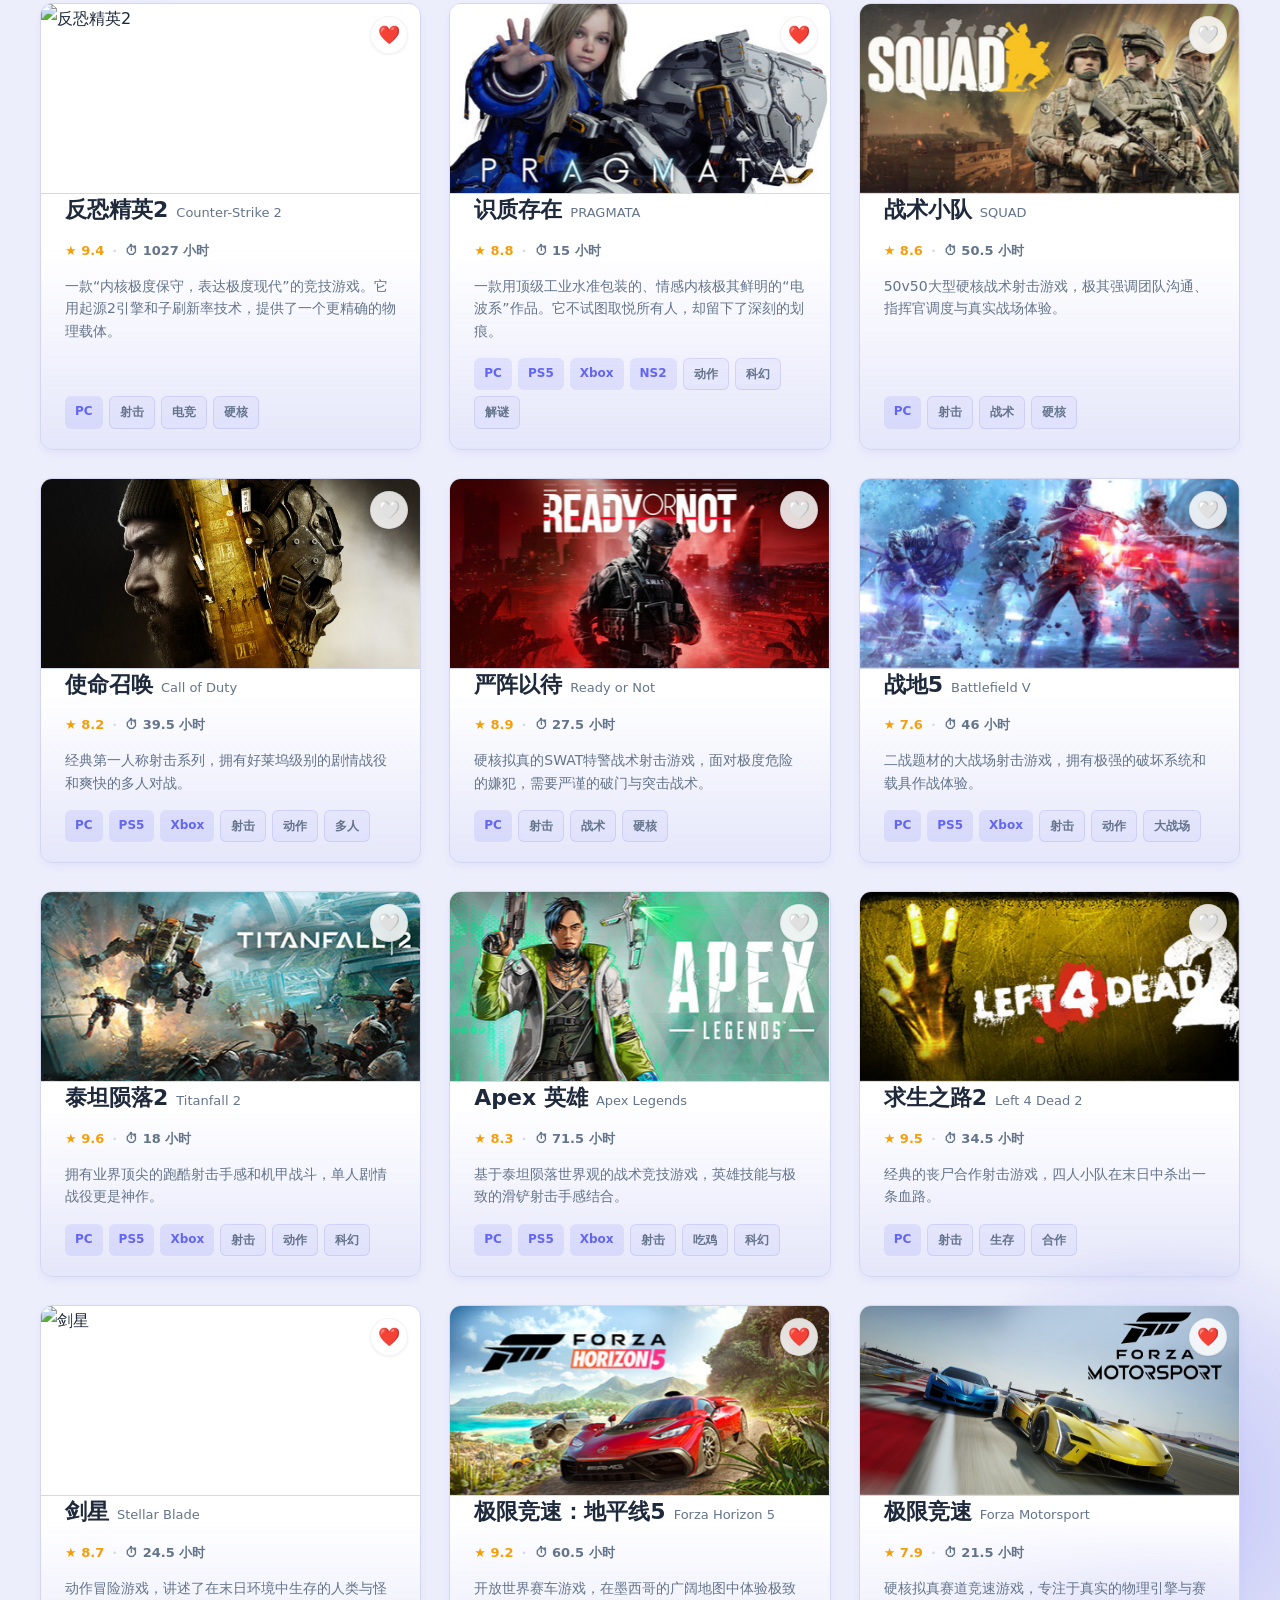
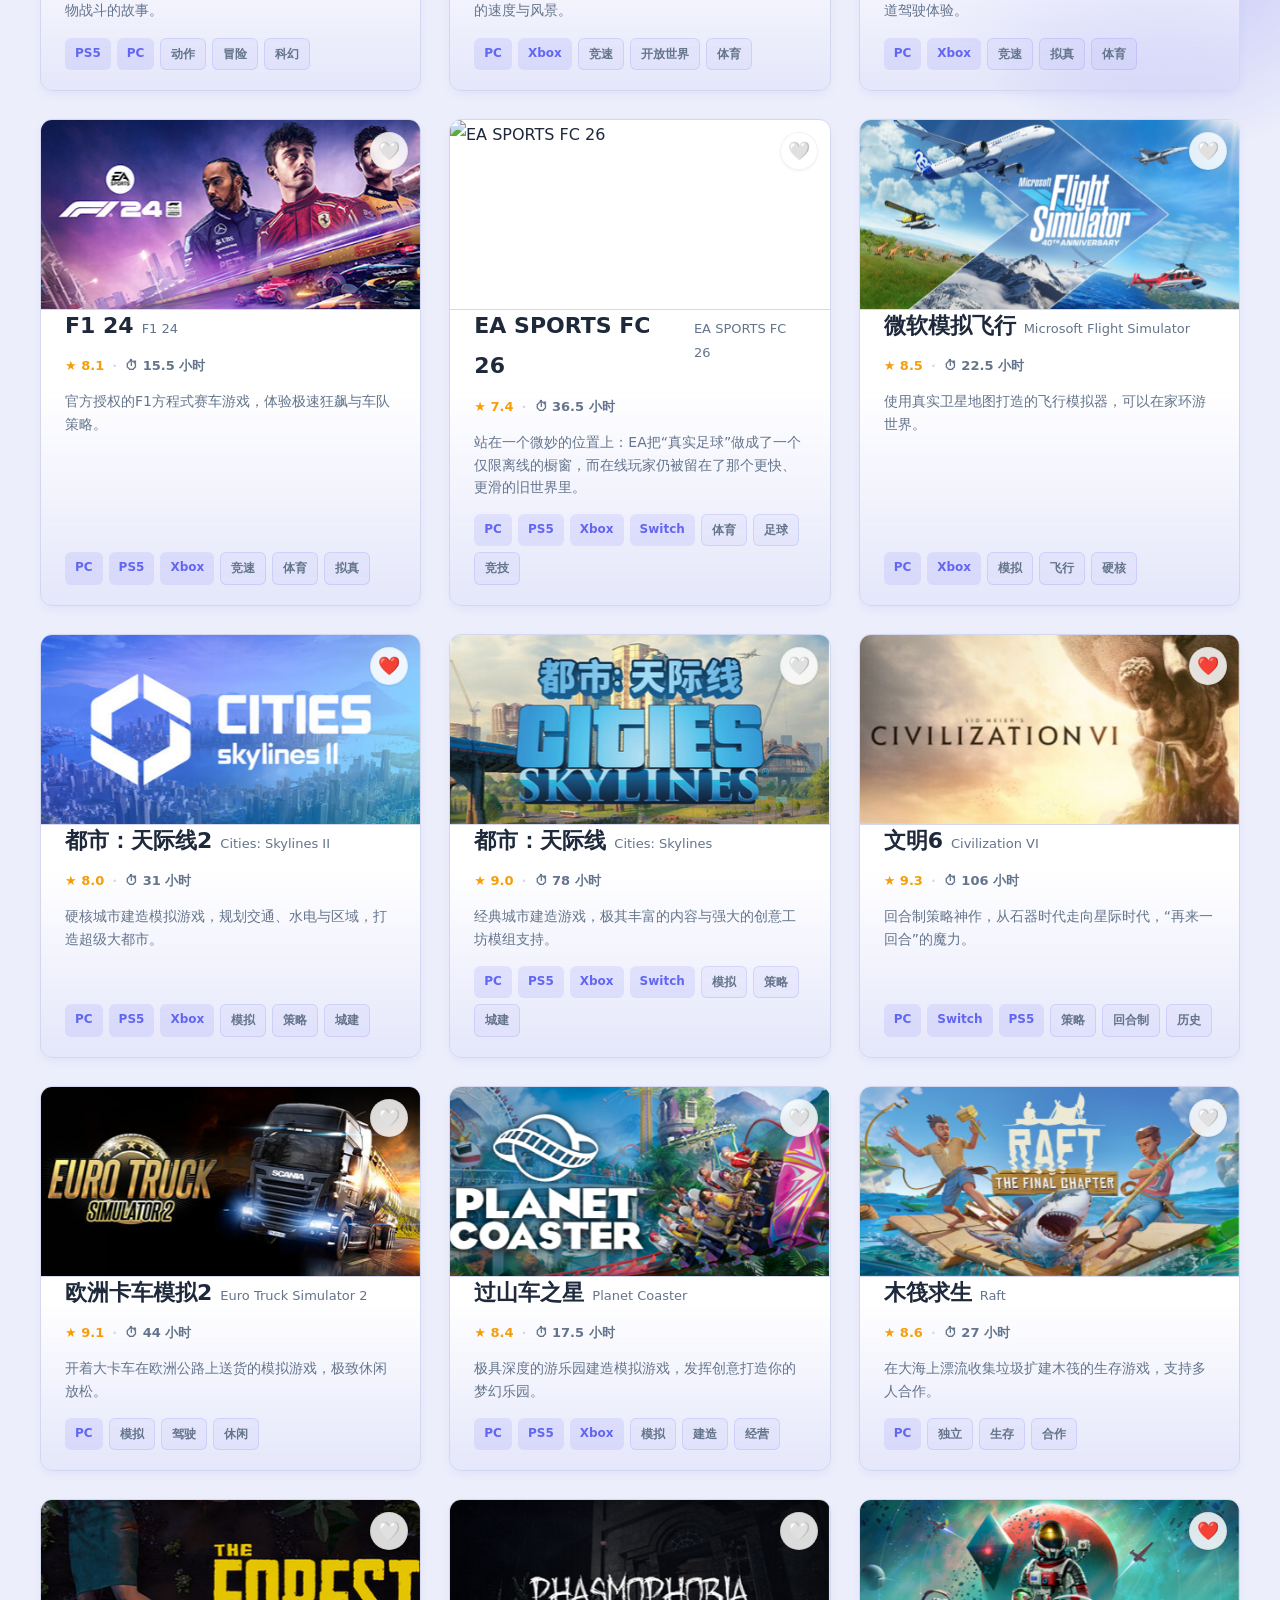
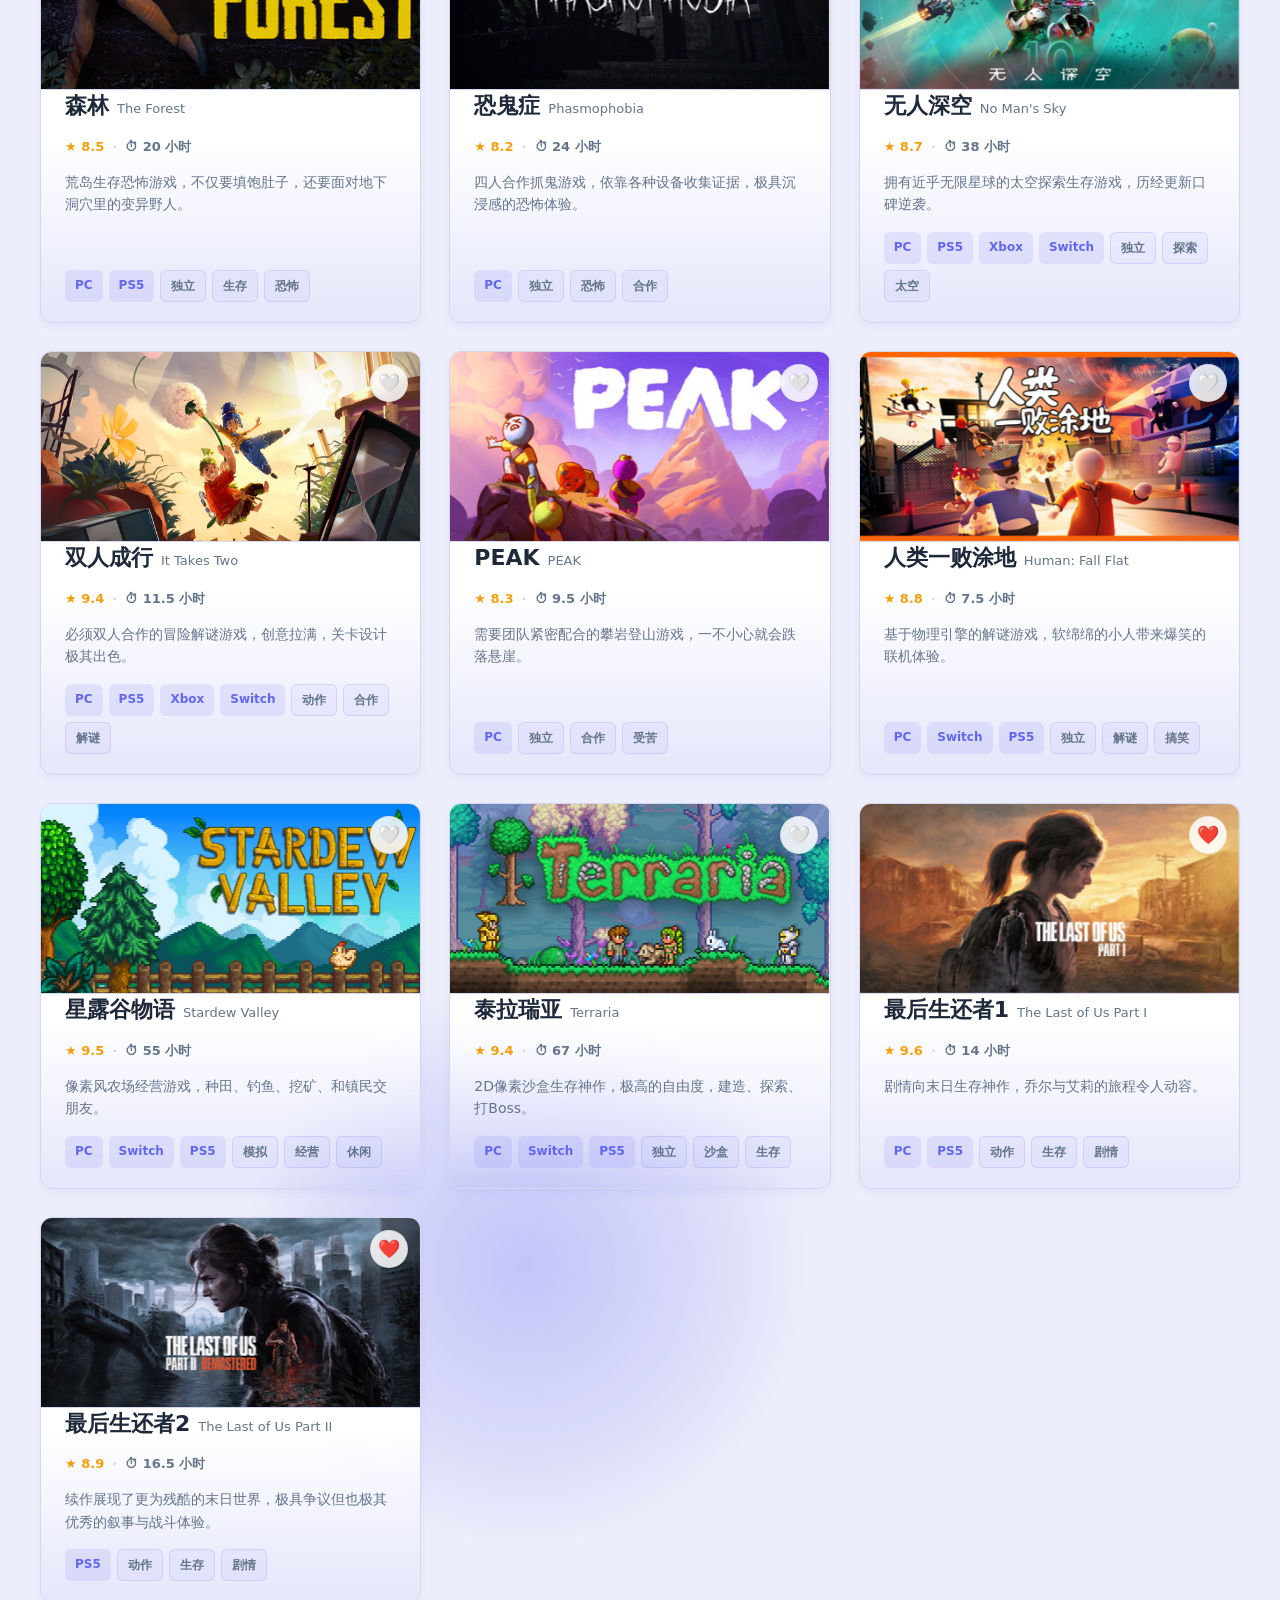
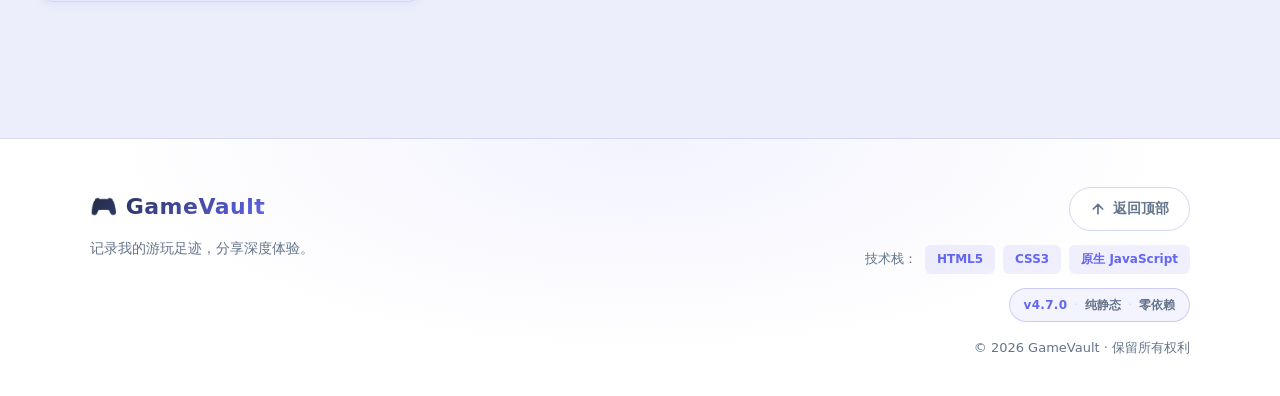
==== commit 75fd067f: "v4.7.0 上下篇补充封面图，页脚新增版本徽章 [详情页] - 上一款 / 下一款卡片加入封面缩略图（复用 ../image 路径） - 改为横向卡片布局：上一款封面在左、下一款封面在右，形成镜像对" ====
--- a/index.html
+++ b/index.html
@@ -151,6 +151,14 @@
 
         <p class="footer-tech">
           技术栈：<span>HTML5</span><span>CSS3</span><span>原生 JavaScript</span>
+        </p>
+
+        <p class="footer-badge">
+          <span class="badge-ver">v4.7.0</span>
+          <span class="badge-sep">·</span>
+          <span>纯静态</span>
+          <span class="badge-sep">·</span>
+          <span>零依赖</span>
         </p>
 
         <p class="footer-copy">© 2026 GameVault · 保留所有权利</p>
--- a/css/common.css
+++ b/css/common.css
@@ -475,6 +475,32 @@
   color: var(--muted);
 }
 
+/* ===== 版本徽章 ===== */
+.footer-badge {
+  display: inline-flex;
+  align-items: center;
+  gap: 7px;
+  margin: 0;
+  padding: 5px 14px;
+  border: 1px solid rgba(var(--accent-rgb), 0.28);
+  border-radius: 999px;
+  background: rgba(var(--accent-rgb), 0.07);
+  font-size: 12px;
+  font-weight: 700;
+  color: var(--muted);
+}
+
+.footer-badge .badge-ver {
+  color: var(--accent);
+  font-weight: 800;
+  letter-spacing: 0.3px;
+}
+
+.footer-badge .badge-sep {
+  color: var(--line);
+  font-weight: 400;
+}
+
 @media (max-width: 768px) {
   .site-footer { padding: 36px 20px 28px; }
   .footer-inner { flex-direction: column; gap: 24px; }
--- a/css/index.css
+++ b/css/index.css
@@ -236,6 +236,215 @@
   gap: 16px;
 }
 
+/* 右侧：搜索 + 排序 */
+.control-right {
+  display: flex;
+  align-items: center;
+  gap: 10px;
+  flex: 1;
+  justify-content: flex-end;
+  min-width: 0;
+}
+
+/* ===== 排序下拉 ===== */
+.sort-box {
+  display: flex;
+  align-items: center;
+  gap: 6px;
+  padding: 0 12px;
+  height: 40px;
+  border: 1px solid var(--line);
+  border-radius: 10px;
+  background: #fff;
+  color: var(--muted);
+  transition: border-color 0.25s, box-shadow 0.25s;
+  flex-shrink: 0;
+}
+
+.sort-box:hover { border-color: rgba(var(--accent-rgb), 0.45); }
+
+.sort-box:focus-within {
+  border-color: var(--accent);
+  box-shadow: 0 0 0 3px rgba(var(--accent-rgb), 0.15);
+}
+
+.sort-box svg {
+  width: 16px;
+  height: 16px;
+  flex-shrink: 0;
+  color: var(--muted);
+}
+
+.sort-box select {
+  border: none;
+  outline: none;
+  background: transparent;
+  font-size: 14px;
+  font-weight: 600;
+  color: var(--text);
+  font-family: inherit;
+  cursor: pointer;
+  padding-right: 2px;
+}
+
+/* ===== 搜索框内的快捷键提示 ===== */
+.search-kbd {
+  flex-shrink: 0;
+  display: inline-flex;
+  align-items: center;
+  justify-content: center;
+  min-width: 20px;
+  height: 20px;
+  padding: 0 5px;
+  border: 1px solid var(--line);
+  border-bottom-width: 2px;
+  border-radius: 5px;
+  font-size: 11px;
+  font-weight: 700;
+  color: var(--muted);
+  background: var(--panel-2);
+  font-family: inherit;
+}
+
+/* ===== 已选条件标签 ===== */
+.active-chips {
+  display: flex;
+  flex-wrap: wrap;
+  align-items: center;
+  gap: 8px;
+  padding-top: 4px;
+}
+
+.chips-label {
+  font-size: 13px;
+  font-weight: 800;
+  color: var(--muted);
+}
+
+.active-chip {
+  display: inline-flex;
+  align-items: center;
+  gap: 6px;
+  padding: 5px 10px 5px 12px;
+  border-radius: 999px;
+  border: 1px solid rgba(var(--accent-rgb), 0.35);
+  background: rgba(var(--accent-rgb), 0.10);
+  color: var(--accent);
+  font-size: 13px;
+  font-weight: 700;
+  cursor: pointer;
+  transition: all 0.2s cubic-bezier(0.4, 0, 0.2, 1);
+}
+
+.active-chip:hover {
+  background: rgba(var(--accent-rgb), 0.18);
+  transform: translateY(-1px);
+}
+
+.chip-x {
+  font-size: 11px;
+  opacity: 0.7;
+  transition: opacity 0.2s;
+}
+
+.active-chip:hover .chip-x { opacity: 1; }
+
+.chip-clear-all {
+  padding: 5px 12px;
+  border-radius: 999px;
+  border: 1px dashed var(--line);
+  background: transparent;
+  color: var(--muted);
+  font-size: 13px;
+  font-weight: 700;
+  cursor: pointer;
+  transition: all 0.2s;
+}
+
+.chip-clear-all:hover {
+  color: var(--accent-2);
+  border-color: var(--accent-2);
+  border-style: solid;
+}
+
+/* ===== 搜索命中高亮 ===== */
+mark.hl {
+  background: rgba(250, 204, 21, 0.45);
+  color: inherit;
+  padding: 0 2px;
+  border-radius: 3px;
+}
+
+/* ===== 最近浏览 ===== */
+.recent-strip {
+  max-width: 1200px;
+  margin: 0 auto 26px;
+  padding: 0 4px;
+}
+
+.recent-head {
+  display: flex;
+  align-items: baseline;
+  gap: 10px;
+  margin-bottom: 10px;
+}
+
+.recent-title {
+  font-size: 15px;
+  font-weight: 800;
+  color: var(--text);
+}
+
+.recent-hint {
+  font-size: 12px;
+  color: var(--muted);
+}
+
+.recent-list {
+  display: flex;
+  gap: 12px;
+  overflow-x: auto;
+  padding-bottom: 6px;
+  scrollbar-width: thin;
+}
+
+.recent-item {
+  display: flex;
+  align-items: center;
+  gap: 10px;
+  flex: 0 0 auto;
+  max-width: 220px;
+  padding: 6px 14px 6px 6px;
+  border: 1px solid var(--line);
+  border-radius: 999px;
+  background: var(--panel);
+  text-decoration: none;
+  color: var(--text);
+  transition: all 0.25s cubic-bezier(0.4, 0, 0.2, 1);
+}
+
+.recent-item:hover {
+  border-color: var(--accent);
+  transform: translateY(-2px);
+  box-shadow: 0 8px 18px -8px rgba(var(--accent-rgb), 0.4);
+}
+
+.recent-item img {
+  width: 32px;
+  height: 32px;
+  border-radius: 50%;
+  object-fit: cover;
+  flex-shrink: 0;
+}
+
+.recent-name {
+  font-size: 13px;
+  font-weight: 700;
+  white-space: nowrap;
+  overflow: hidden;
+  text-overflow: ellipsis;
+}
+
 .tabs {
   display: flex;
   background: var(--panel-2);
@@ -308,7 +517,9 @@
   background: transparent;
   outline: none;
   padding: 10px 12px;
-  width: 100%;
+  /* 用 flex 而不是 100%，给右侧的 / 快捷键提示留出位置 */
+  flex: 1;
+  min-width: 0;
   font-size: 14px;
   color: var(--text);
 }
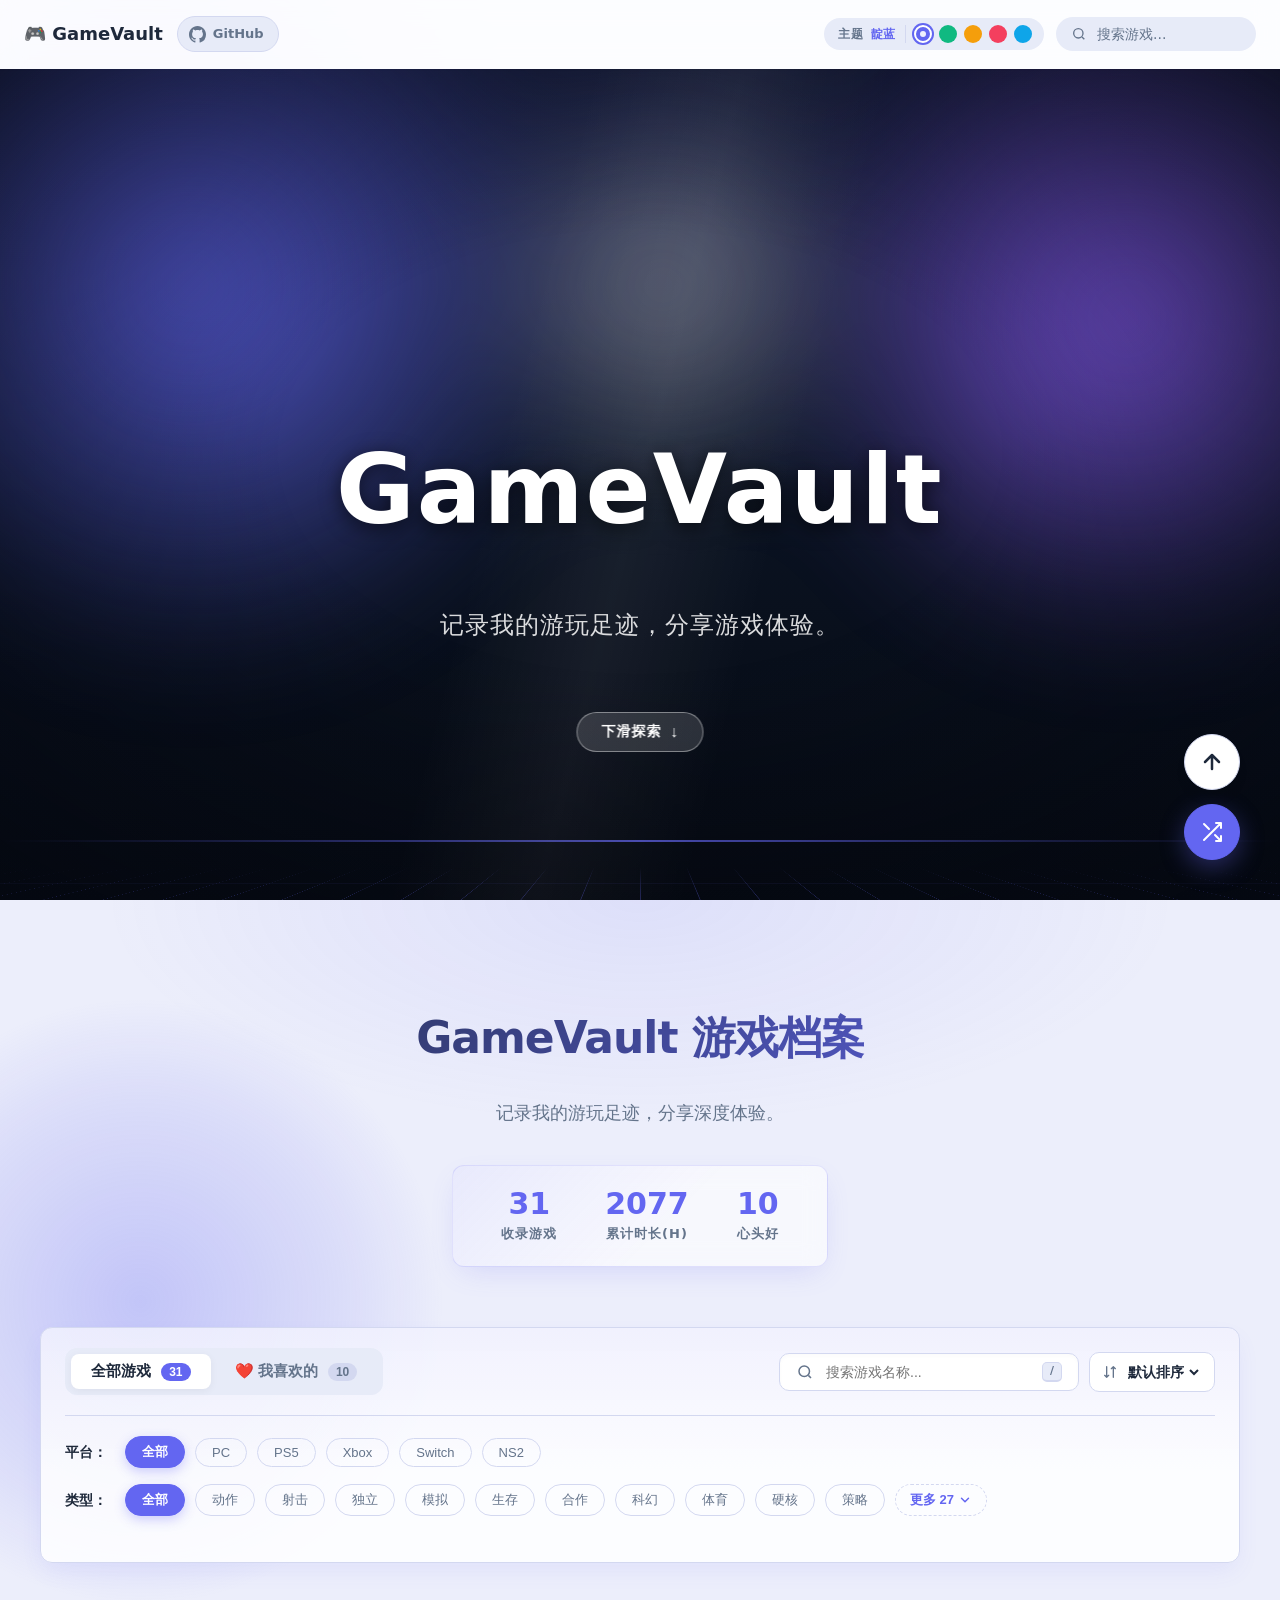
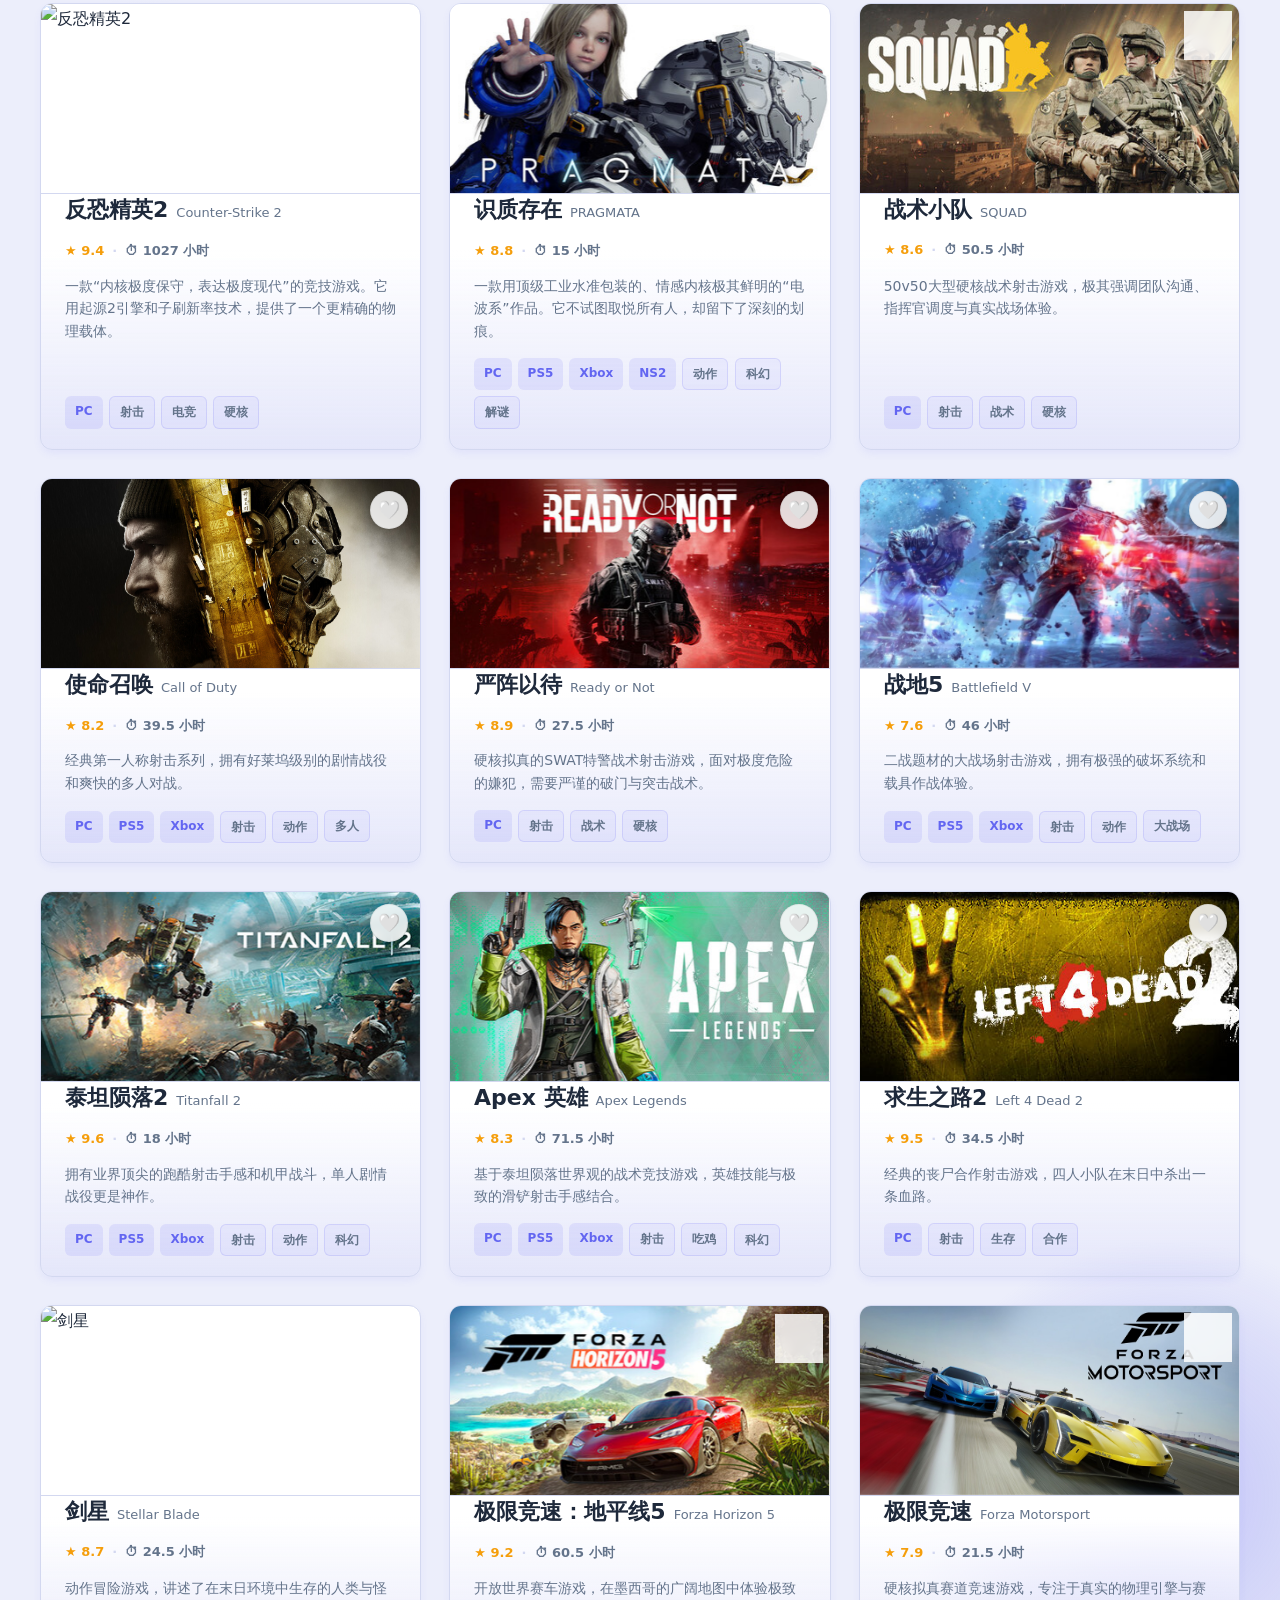
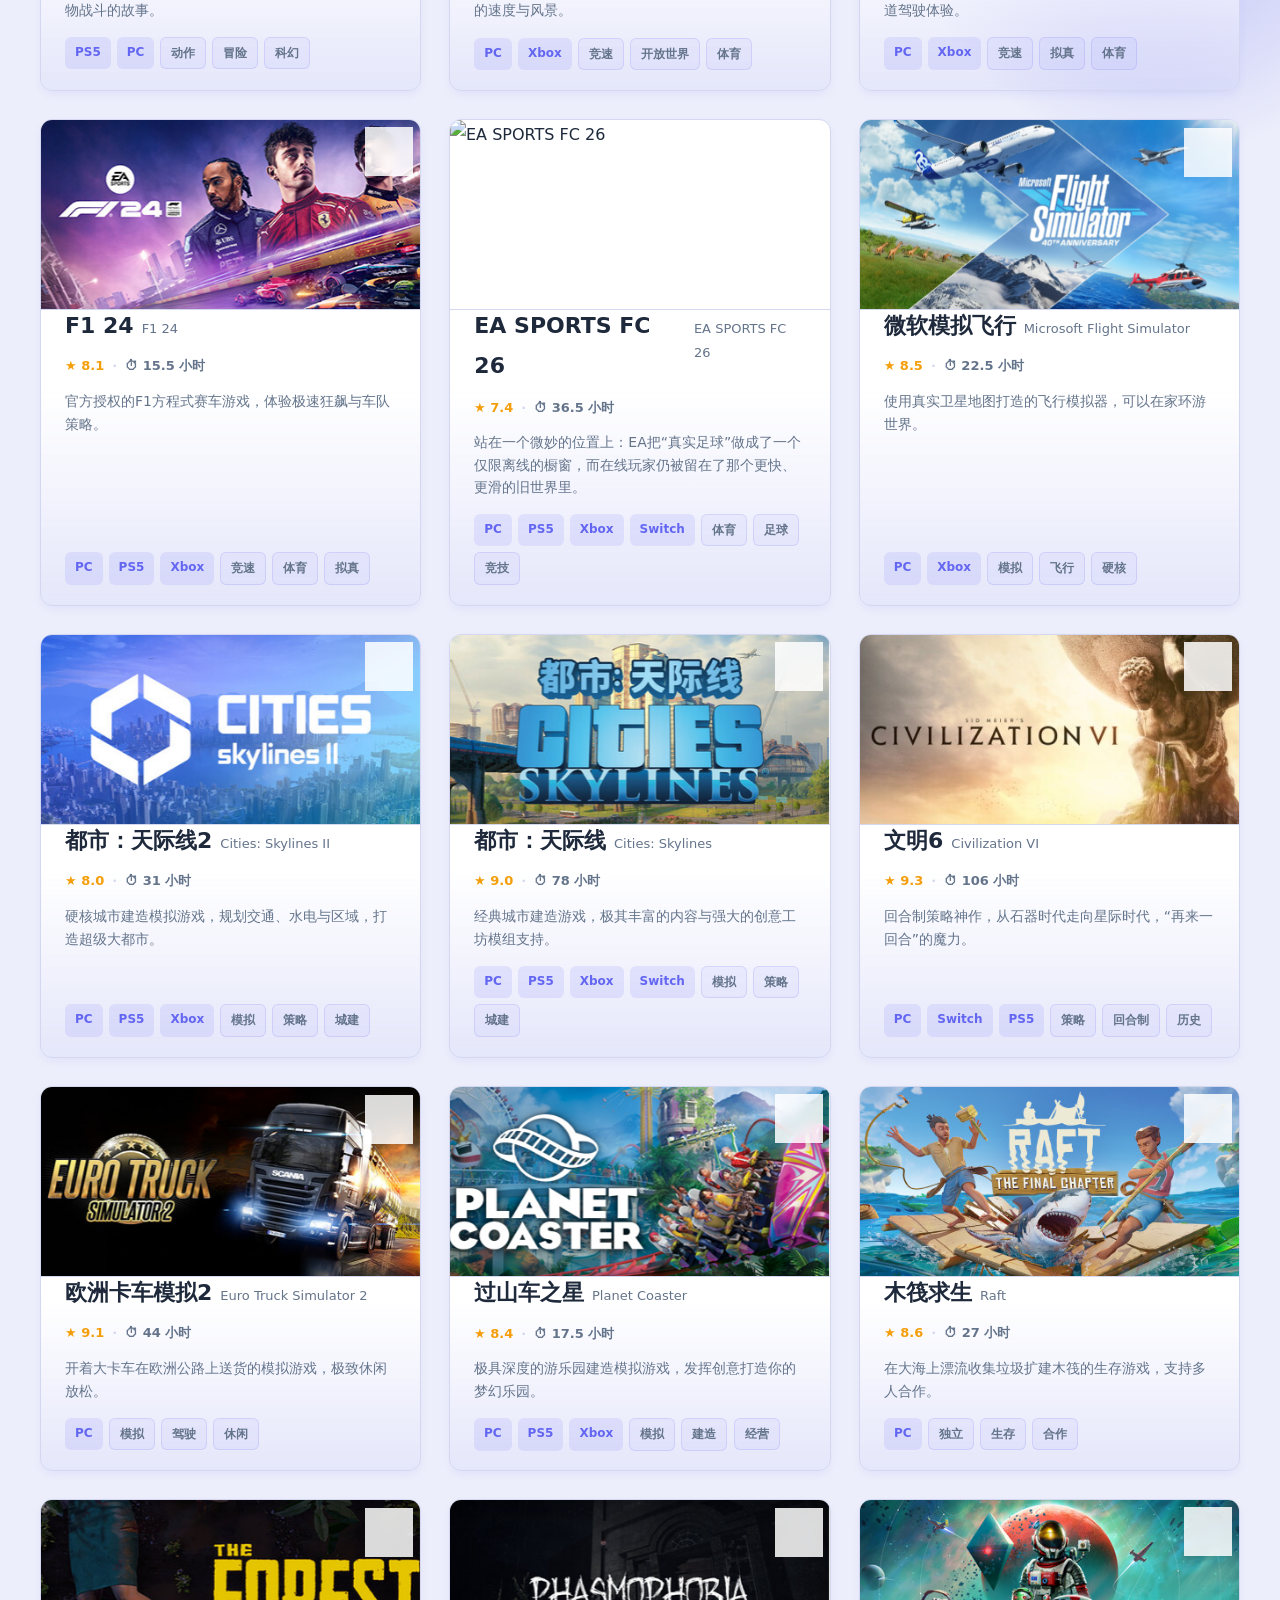
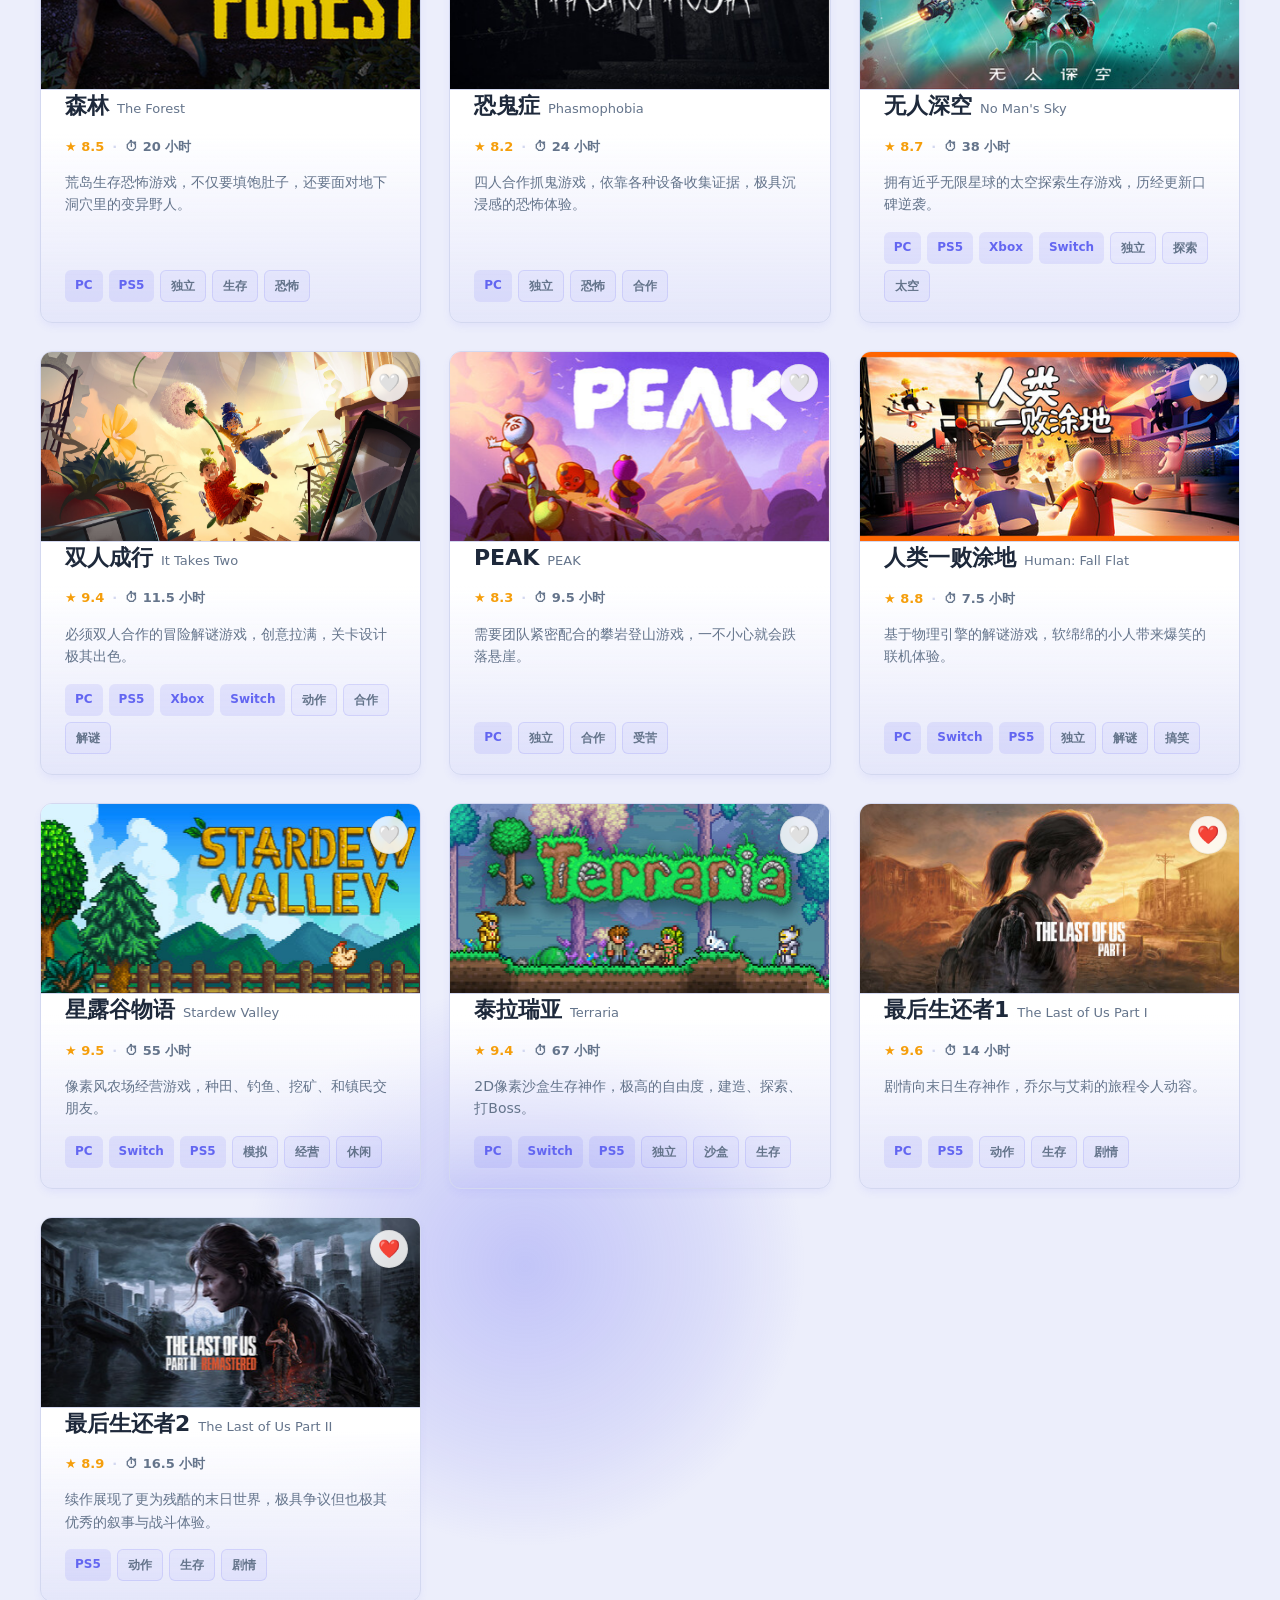
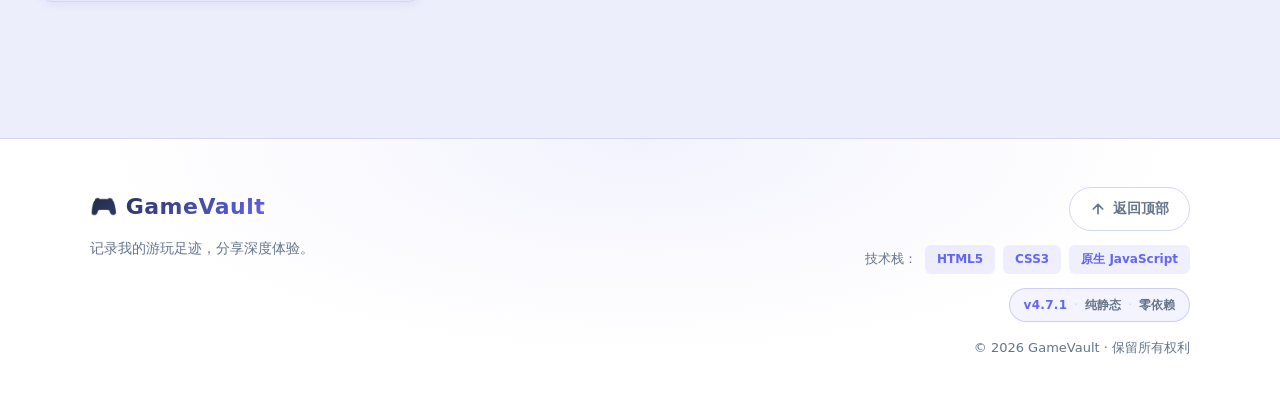
==== commit fa22a088: "v4.7.1 修复 / 快捷键"按了没反应" [问题] - 在首屏按 / 时，焦点被设到页面下方约 1256px 处的搜索框，   但浏览器没有滚动过去，用户看不到任何变化，等同于没反应 - 深度滚动" ====
--- a/index.html
+++ b/index.html
@@ -154,7 +154,7 @@
         </p>
 
         <p class="footer-badge">
-          <span class="badge-ver">v4.7.0</span>
+          <span class="badge-ver">v4.7.1</span>
           <span class="badge-sep">·</span>
           <span>纯静态</span>
           <span class="badge-sep">·</span>
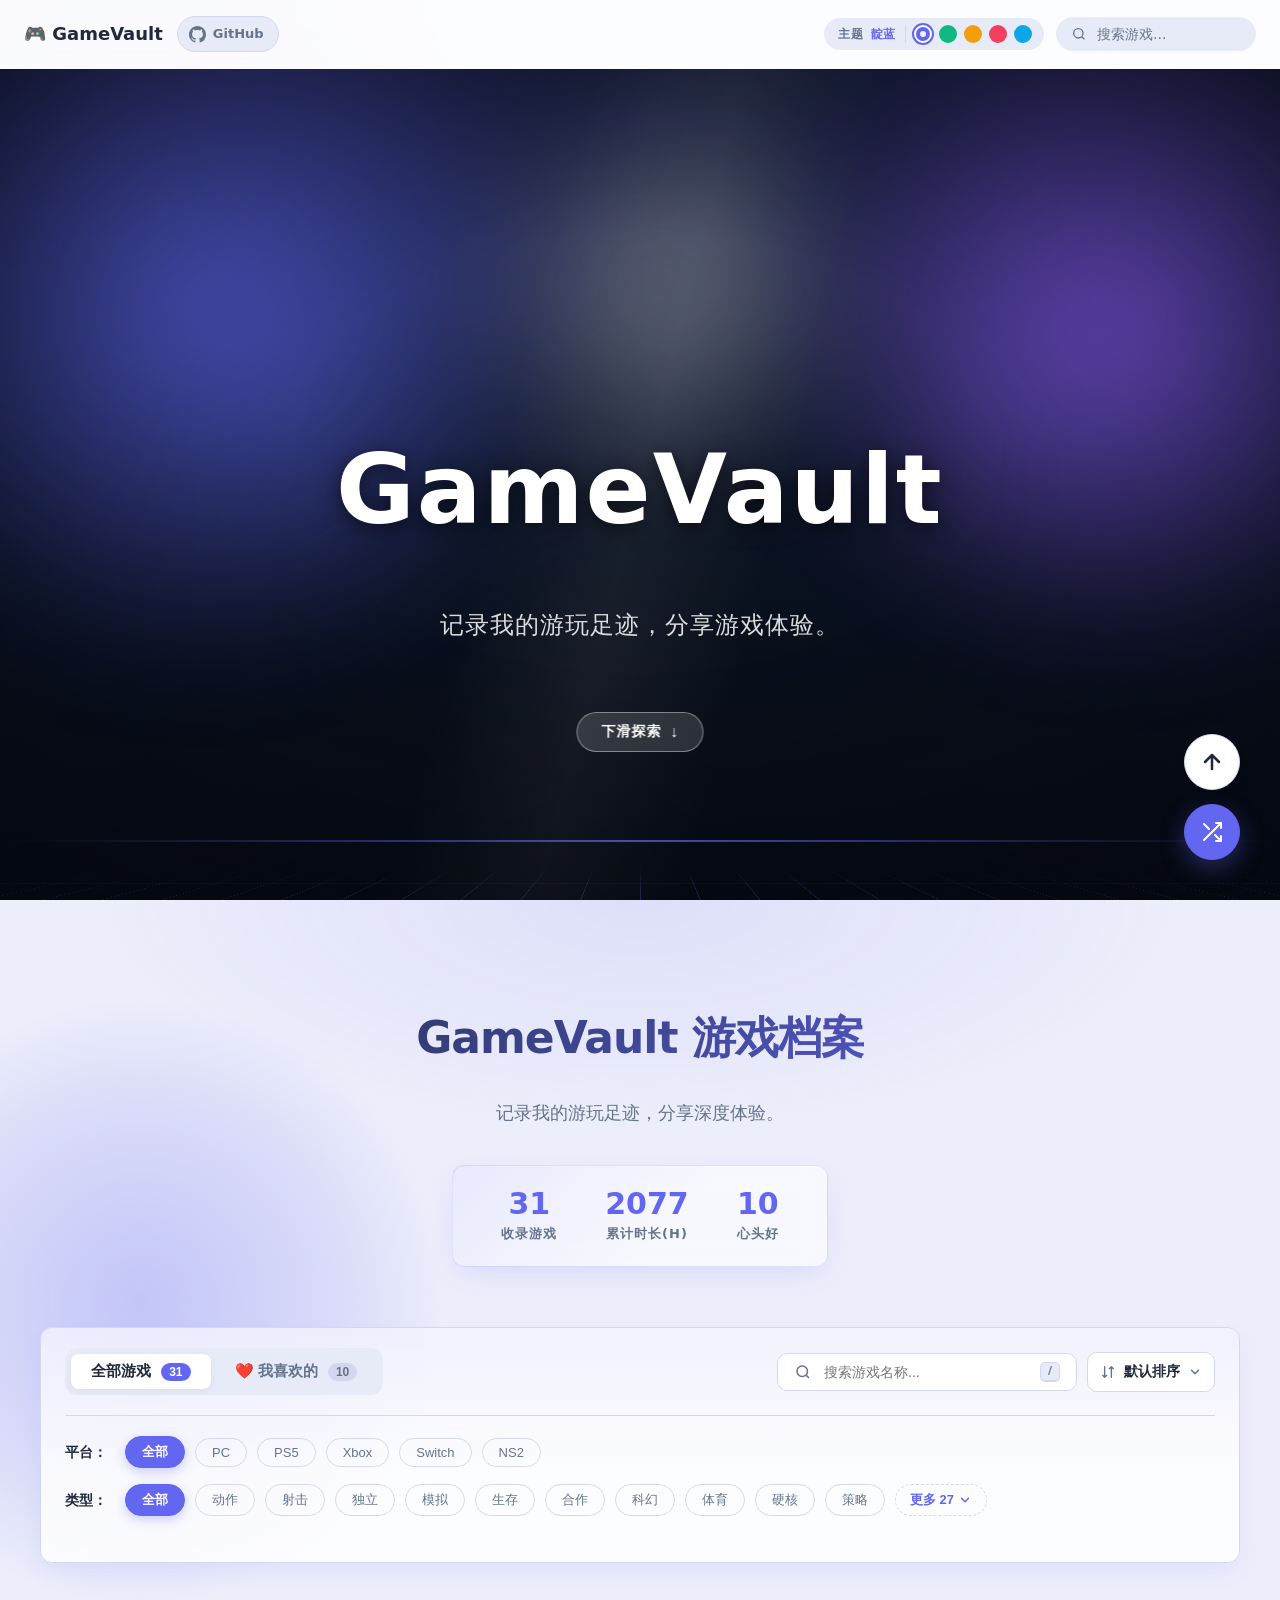
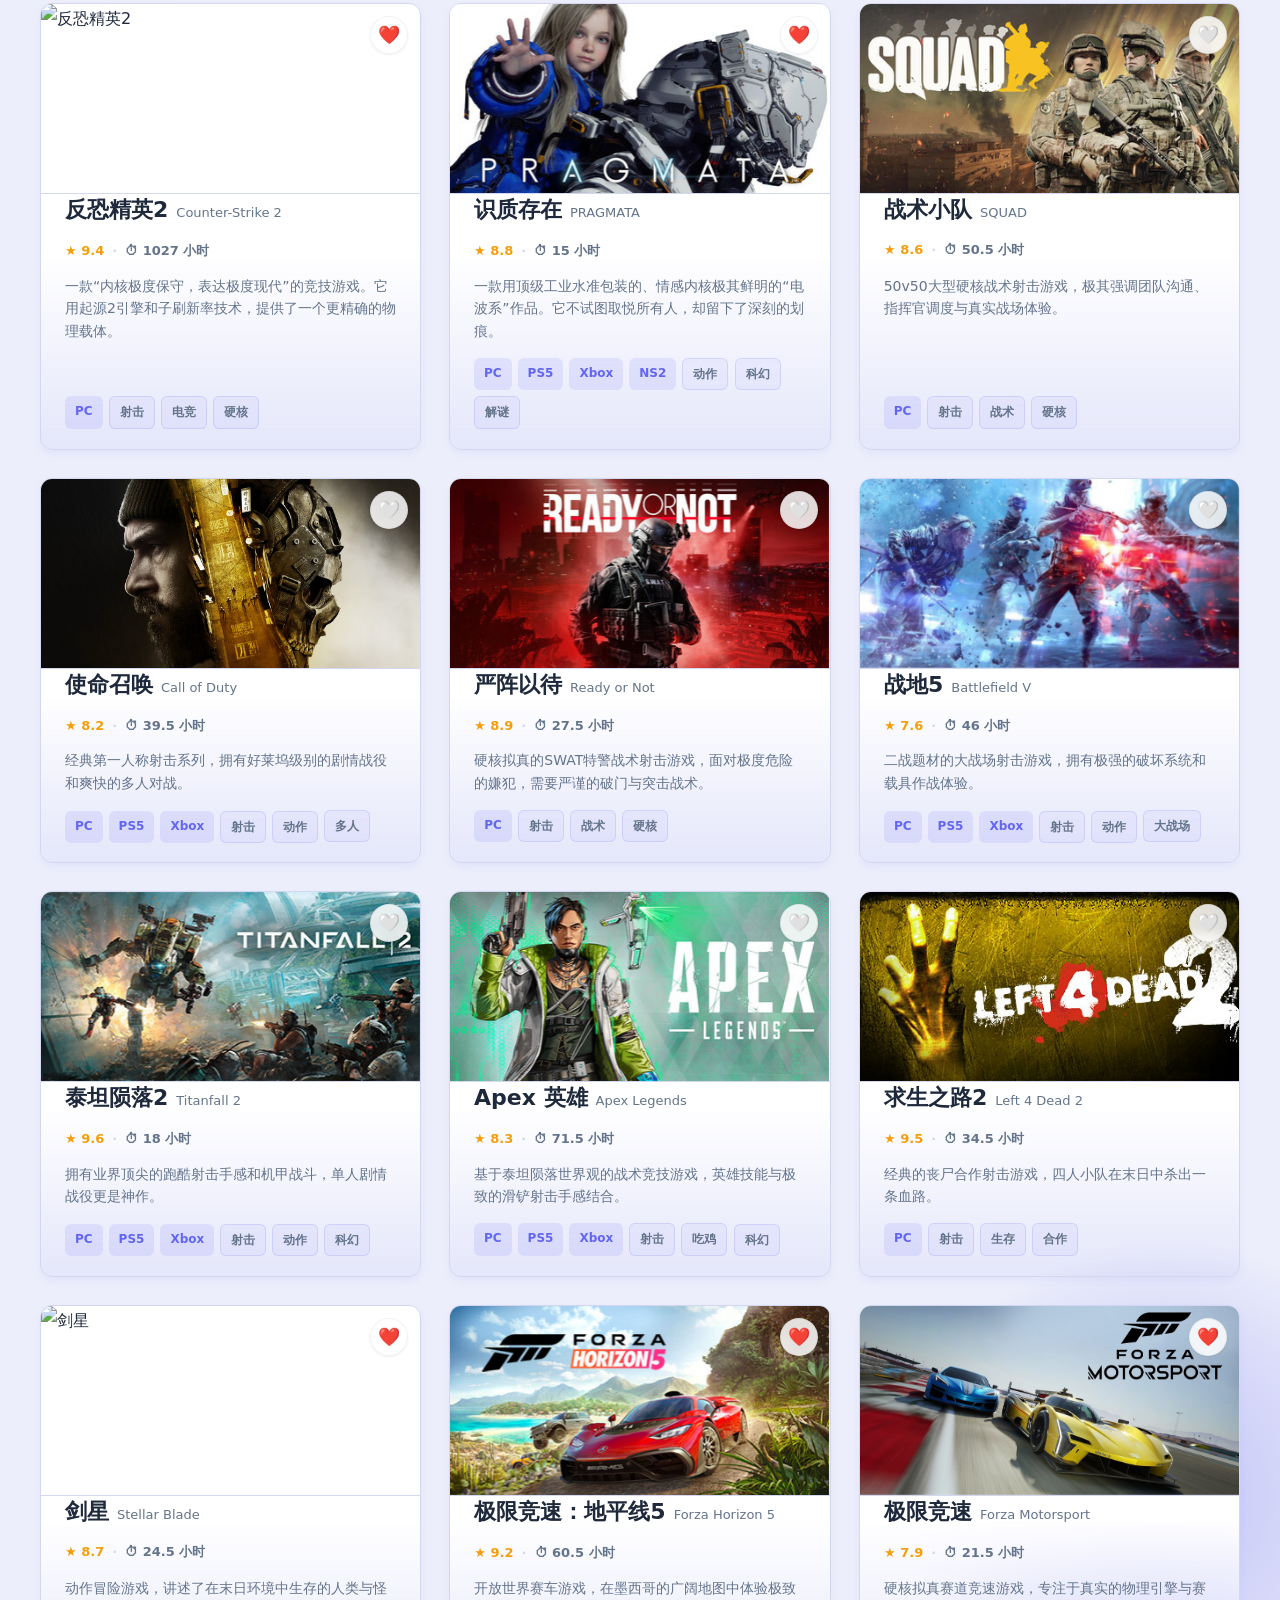
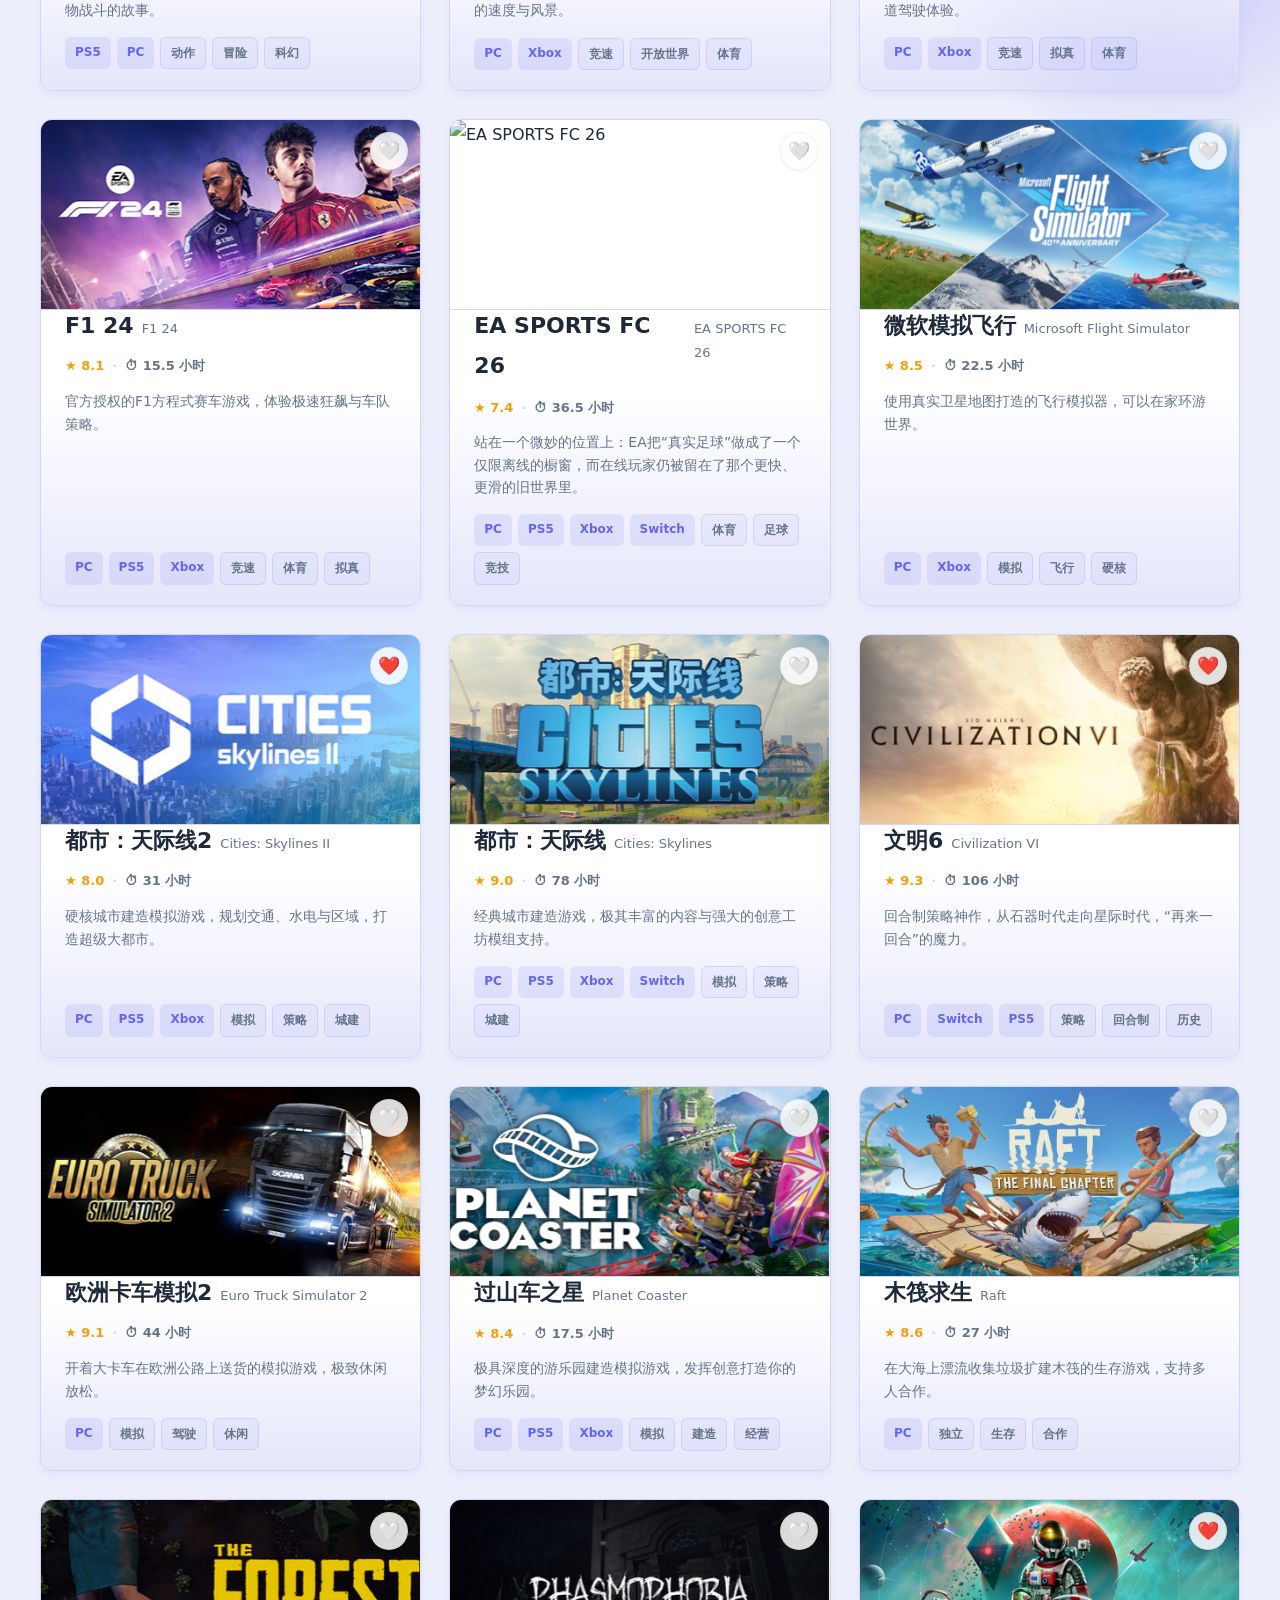
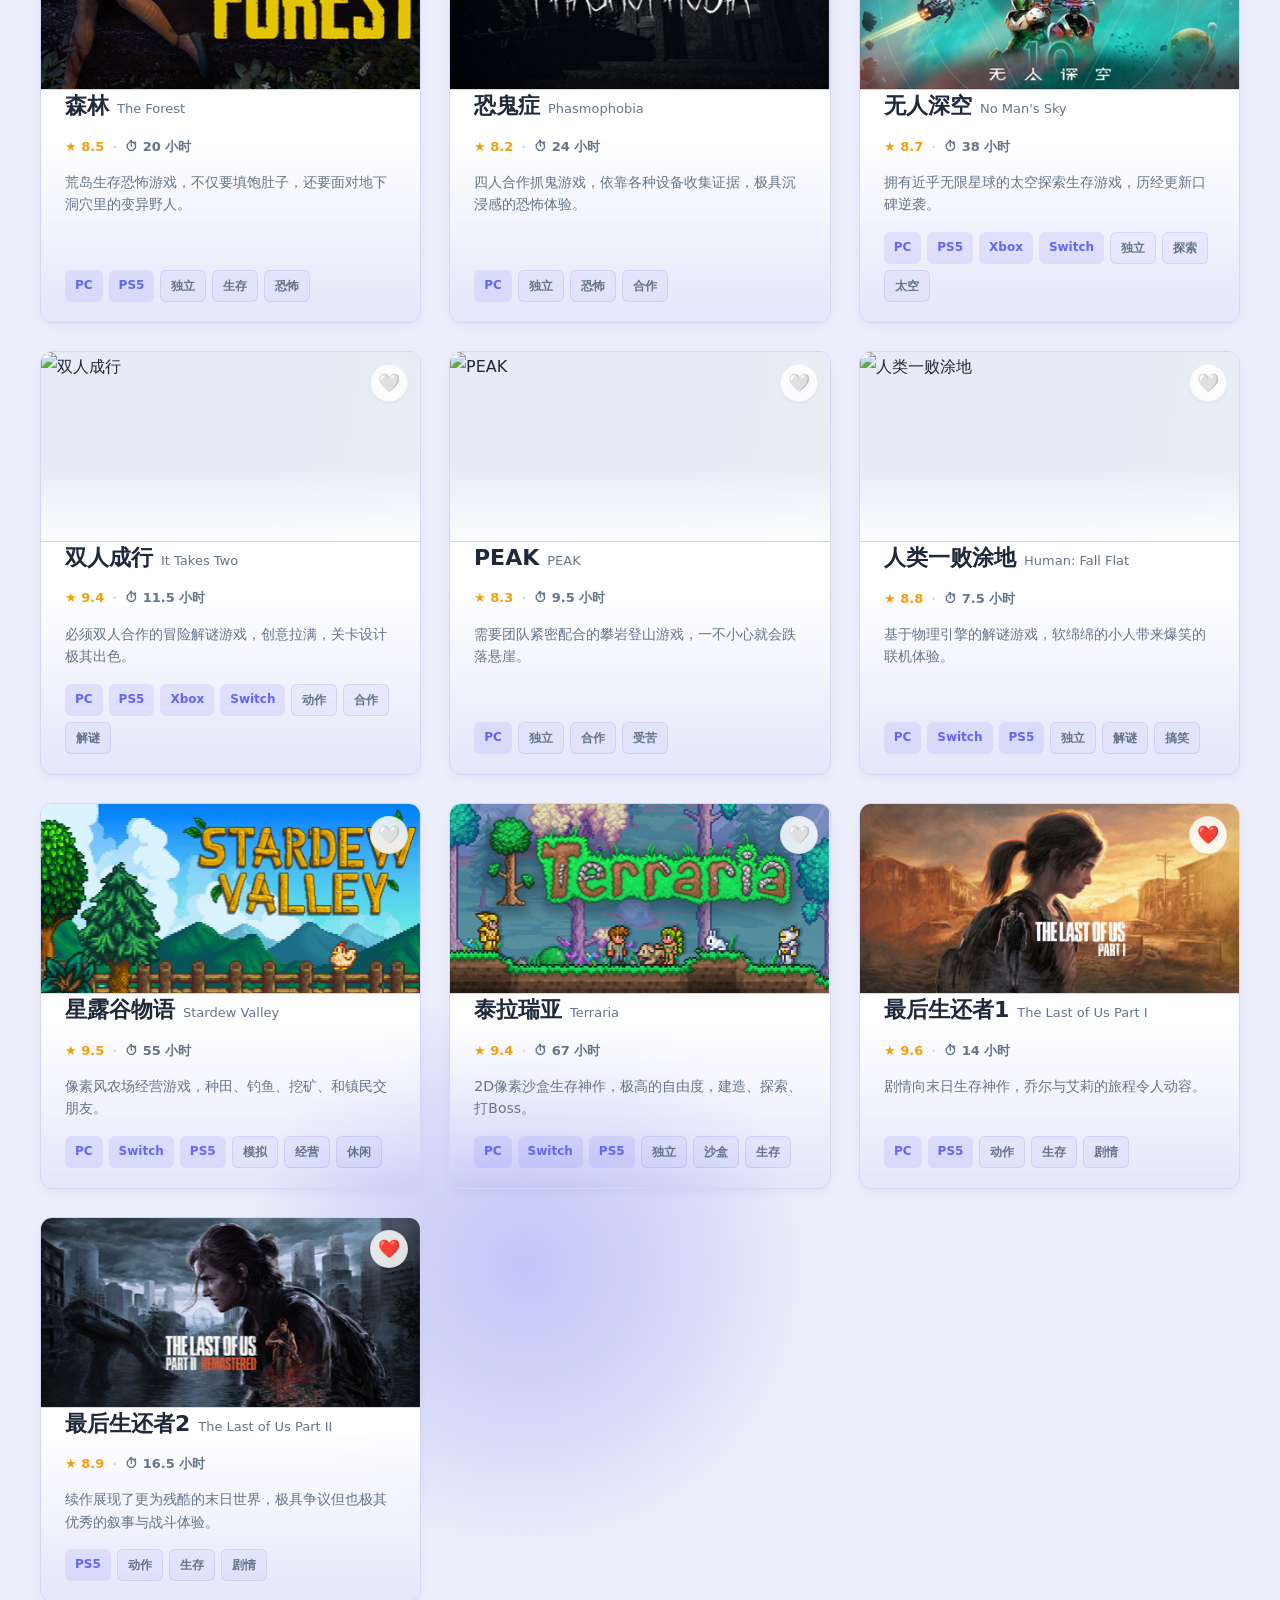
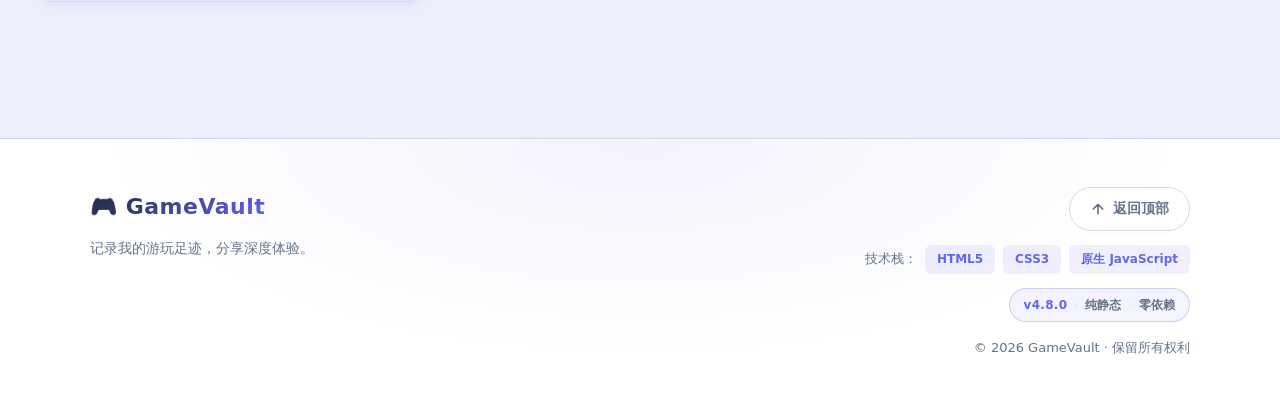
==== commit 3b8ee6e6: "v4.8.0 排序框改为自定义下拉，清理控制台报错 [排序下拉] - 原生 <select> 的弹层由系统绘制、CSS 无法美化，改为自定义 listbox - 触发按钮：图标 + 当前排序名 + 可" ====
--- a/index.html
+++ b/index.html
@@ -4,6 +4,9 @@
 <head>
   <meta charset="UTF-8">
   <meta name="viewport" content="width=device-width, initial-scale=1.0">
+
+  <!-- 站点图标：内联 SVG（不额外请求文件，避免 favicon.ico 404） -->
+  <link rel="icon" href="data:image/svg+xml,%3Csvg%20xmlns='http://www.w3.org/2000/svg'%20viewBox='0%200%20100%20100'%3E%3Ctext%20y='.9em'%20font-size='90'%3E%F0%9F%8E%AE%3C/text%3E%3C/svg%3E">
 
   <title>GameVault 游戏鉴赏库 | 个人游戏档案与深度评测</title>
 
@@ -154,7 +157,7 @@
         </p>
 
         <p class="footer-badge">
-          <span class="badge-ver">v4.7.1</span>
+          <span class="badge-ver">v4.8.0</span>
           <span class="badge-sep">·</span>
           <span>纯静态</span>
           <span class="badge-sep">·</span>
--- a/css/index.css
+++ b/css/index.css
@@ -246,45 +246,133 @@
   min-width: 0;
 }
 
-/* ===== 排序下拉 ===== */
+/* ===== 排序：自定义下拉 ===== */
 .sort-box {
-  display: flex;
-  align-items: center;
-  gap: 6px;
+  position: relative;
+  flex-shrink: 0;
+}
+
+/* 触发按钮 */
+.sort-trigger {
+  display: flex;
+  align-items: center;
+  gap: 8px;
+  height: 40px;
   padding: 0 12px;
-  height: 40px;
   border: 1px solid var(--line);
   border-radius: 10px;
   background: #fff;
-  color: var(--muted);
-  transition: border-color 0.25s, box-shadow 0.25s;
-  flex-shrink: 0;
-}
-
-.sort-box:hover { border-color: rgba(var(--accent-rgb), 0.45); }
-
-.sort-box:focus-within {
+  color: var(--text);
+  font-family: inherit;
+  font-size: 14px;
+  font-weight: 700;
+  cursor: pointer;
+  transition: border-color 0.22s, box-shadow 0.22s, background 0.22s;
+}
+
+.sort-trigger:hover {
+  border-color: rgba(var(--accent-rgb), 0.45);
+  background: rgba(var(--accent-rgb), 0.04);
+}
+
+.sort-box.open .sort-trigger {
   border-color: var(--accent);
   box-shadow: 0 0 0 3px rgba(var(--accent-rgb), 0.15);
 }
 
-.sort-box svg {
+.sort-trigger .sort-icon {
   width: 16px;
   height: 16px;
   flex-shrink: 0;
   color: var(--muted);
-}
-
-.sort-box select {
-  border: none;
-  outline: none;
-  background: transparent;
+  transition: color 0.22s;
+}
+
+.sort-box.open .sort-icon { color: var(--accent); }
+
+.sort-label {
+  white-space: nowrap;
+  min-width: 56px;
+  text-align: left;
+}
+
+.sort-chevron {
+  width: 14px;
+  height: 14px;
+  flex-shrink: 0;
+  color: var(--muted);
+  transition: transform 0.25s cubic-bezier(0.34, 1.56, 0.64, 1), color 0.22s;
+}
+
+.sort-box.open .sort-chevron {
+  transform: rotate(180deg);
+  color: var(--accent);
+}
+
+/* 下拉面板 */
+.sort-menu {
+  position: absolute;
+  top: calc(100% + 8px);
+  right: 0;
+  z-index: 60;
+  min-width: 168px;
+  margin: 0;
+  padding: 6px;
+  list-style: none;
+  background: #fff;
+  border: 1px solid var(--line);
+  border-radius: 12px;
+  box-shadow:
+    0 18px 38px -16px rgba(var(--accent-rgb), 0.4),
+    0 6px 14px -6px rgba(15, 23, 42, 0.14);
+  transform-origin: top right;
+  animation: sortMenuIn 0.16s cubic-bezier(0.4, 0, 0.2, 1);
+}
+
+.sort-menu[hidden] { display: none; }
+
+@keyframes sortMenuIn {
+  from { opacity: 0; transform: translateY(-6px) scale(0.97); }
+  to   { opacity: 1; transform: translateY(0) scale(1); }
+}
+
+.sort-option {
+  display: flex;
+  align-items: center;
+  justify-content: space-between;
+  gap: 12px;
+  padding: 9px 12px;
+  border-radius: 8px;
   font-size: 14px;
   font-weight: 600;
   color: var(--text);
-  font-family: inherit;
   cursor: pointer;
-  padding-right: 2px;
+  transition: background 0.16s, color 0.16s;
+}
+
+.sort-option:hover,
+.sort-option.focused {
+  background: rgba(var(--accent-rgb), 0.10);
+  color: var(--accent);
+}
+
+.sort-option[aria-selected="true"] {
+  color: var(--accent);
+  font-weight: 800;
+}
+
+.sort-check {
+  width: 15px;
+  height: 15px;
+  flex-shrink: 0;
+  opacity: 0;
+  transform: scale(0.7);
+  transition: opacity 0.16s, transform 0.16s cubic-bezier(0.34, 1.56, 0.64, 1);
+}
+
+.sort-option[aria-selected="true"] .sort-check {
+  opacity: 1;
+  transform: scale(1);
 }
 
 /* ===== 搜索框内的快捷键提示 ===== */
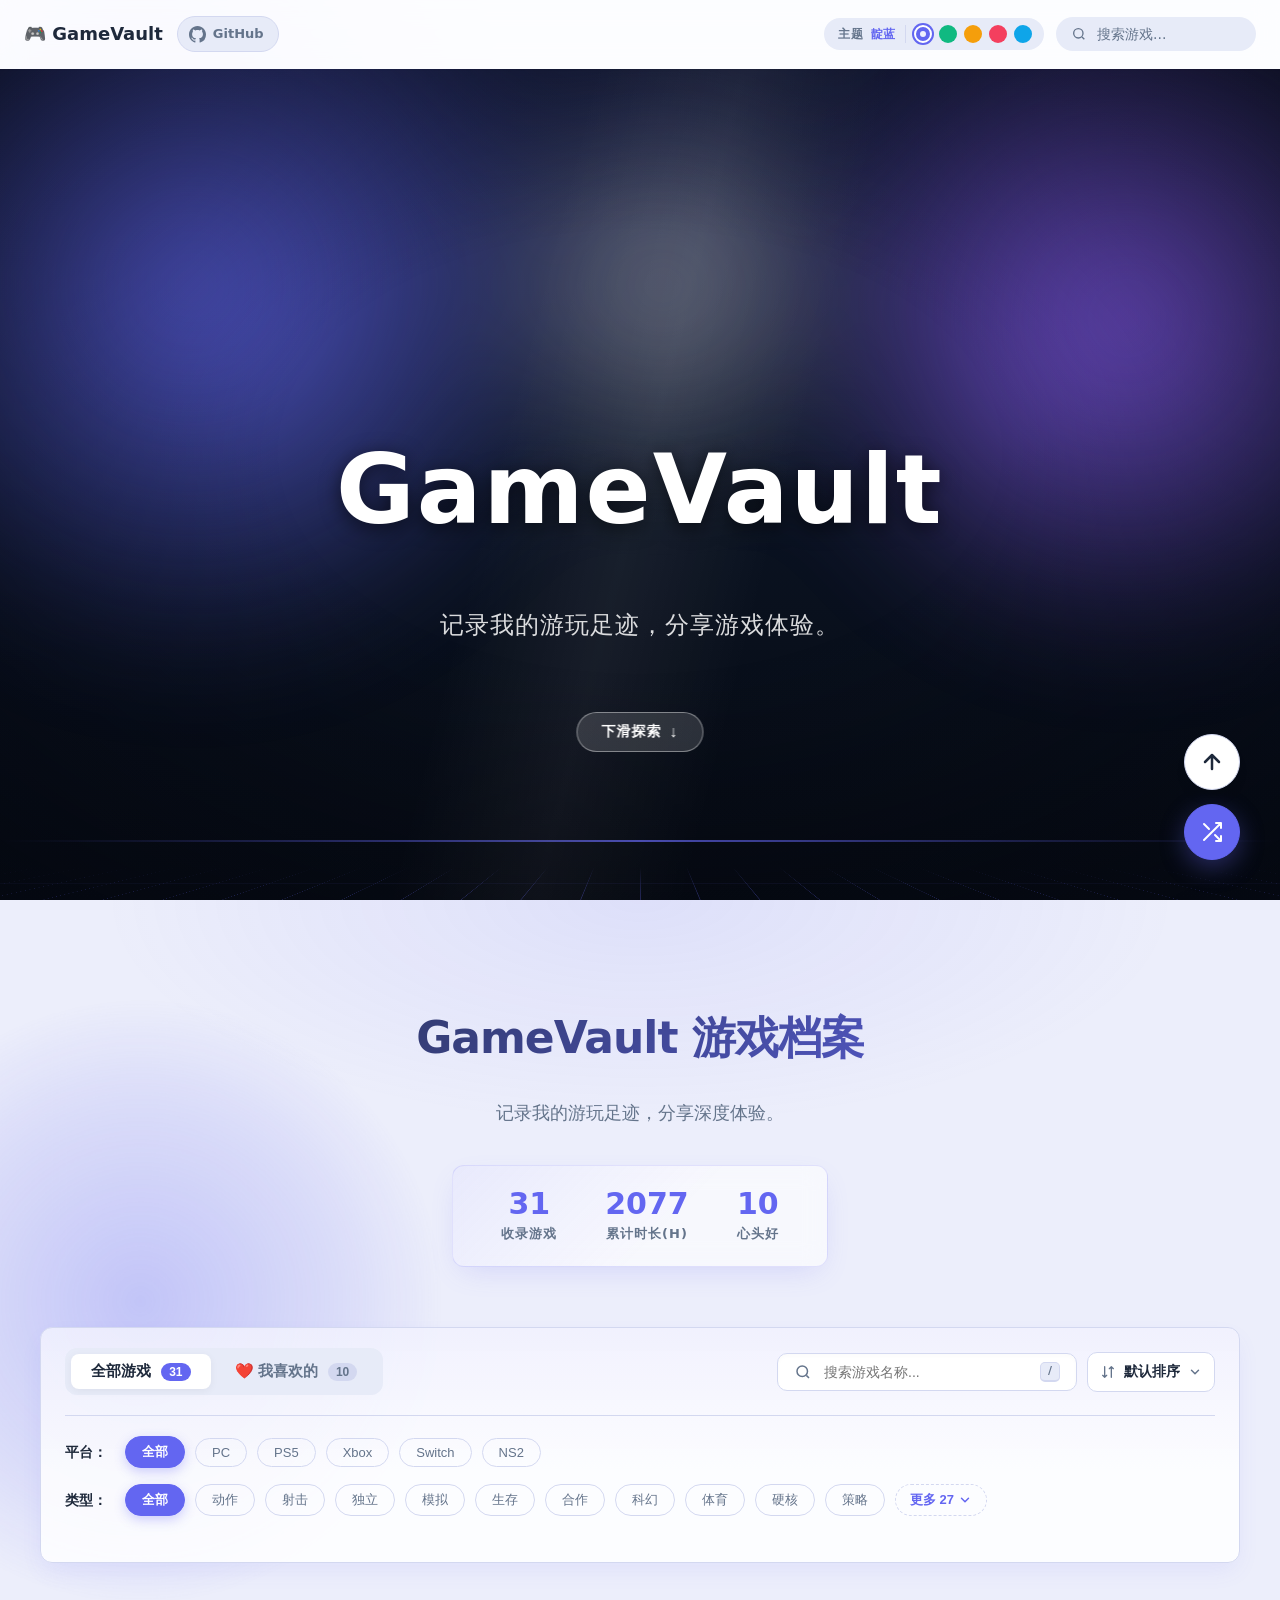
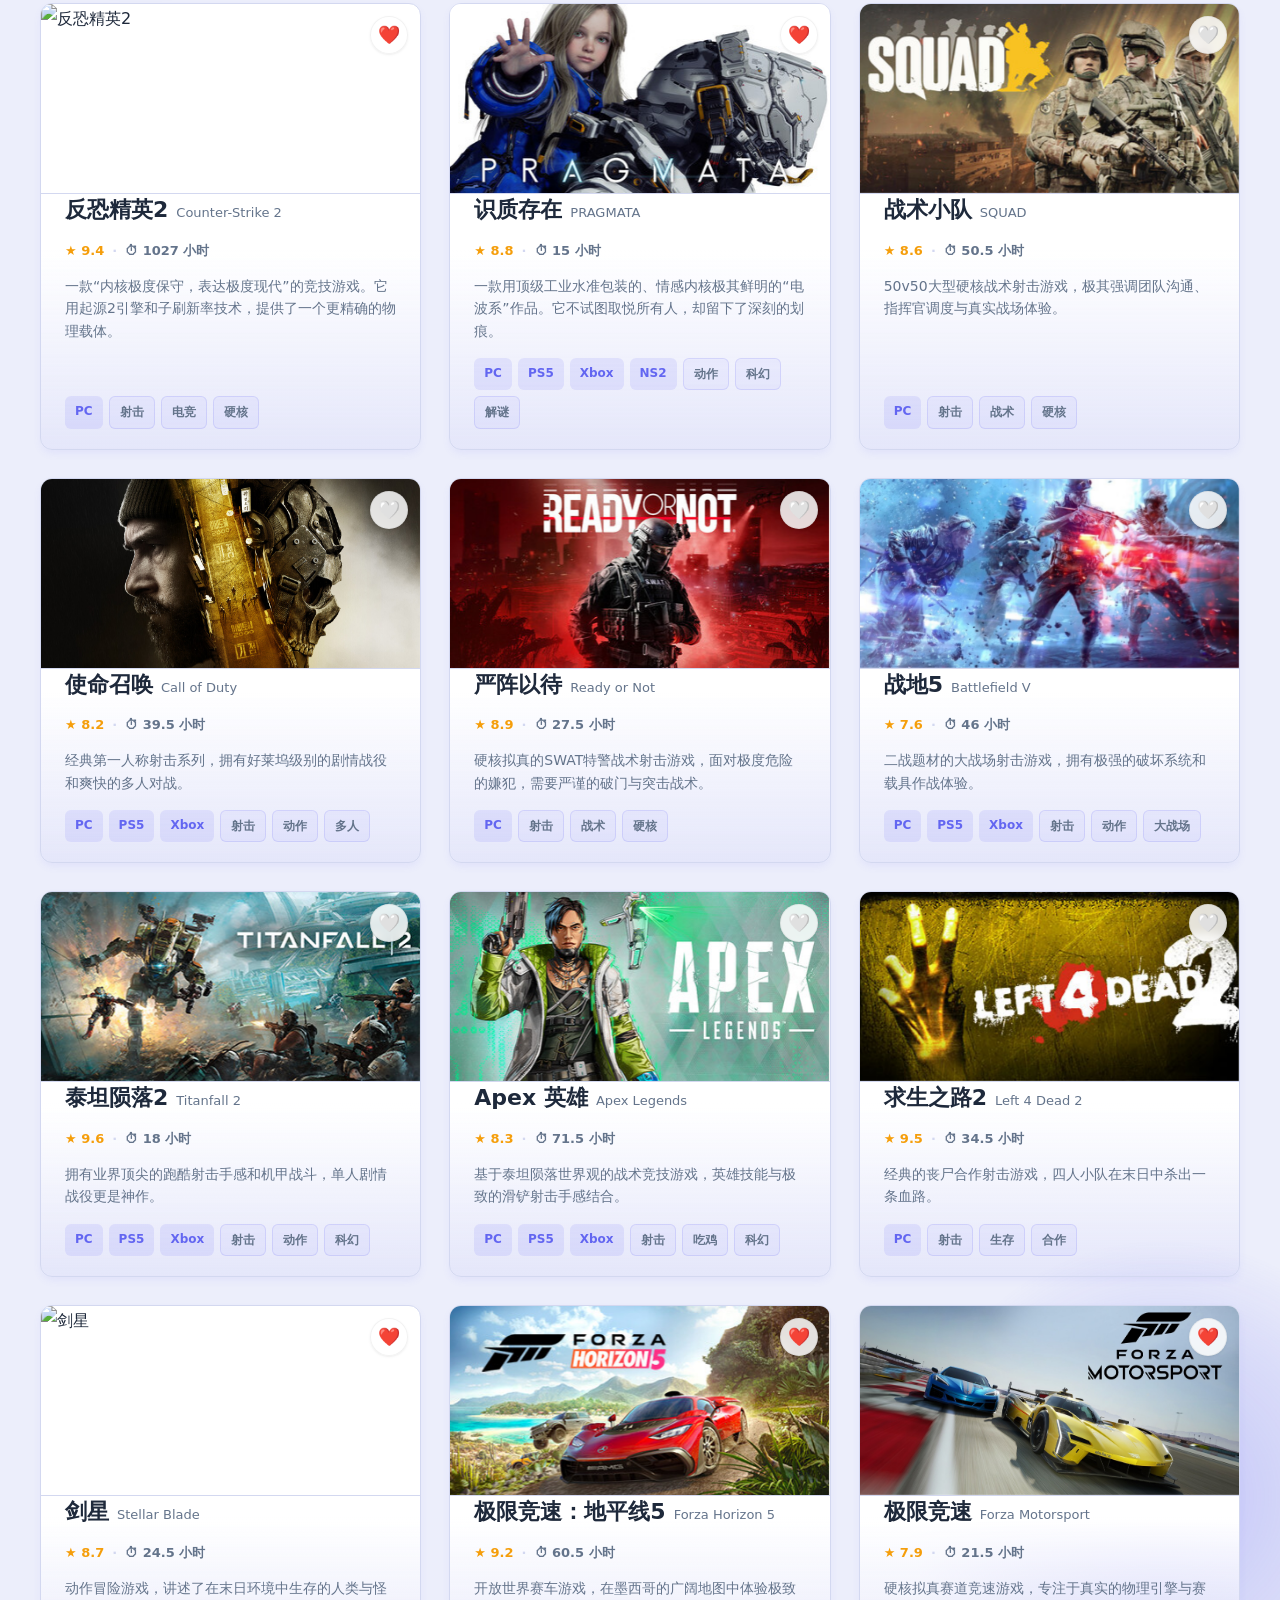
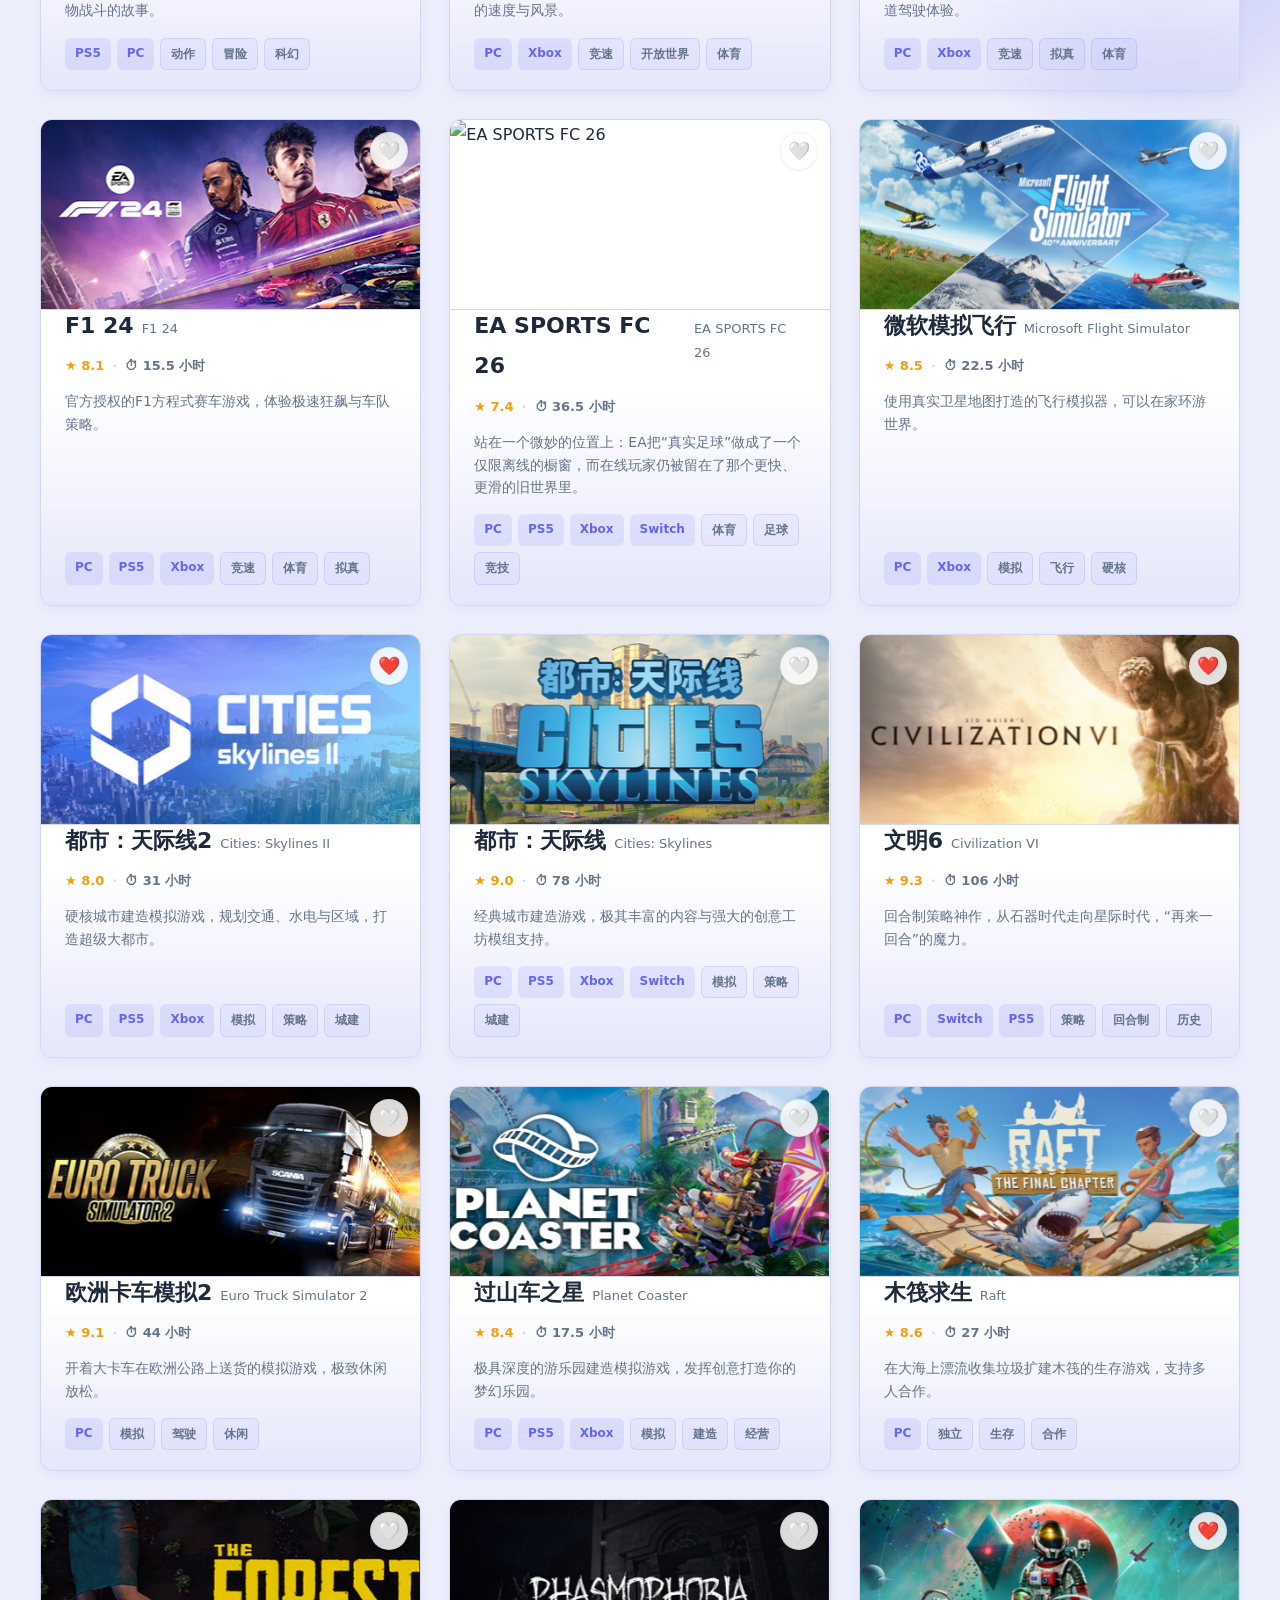
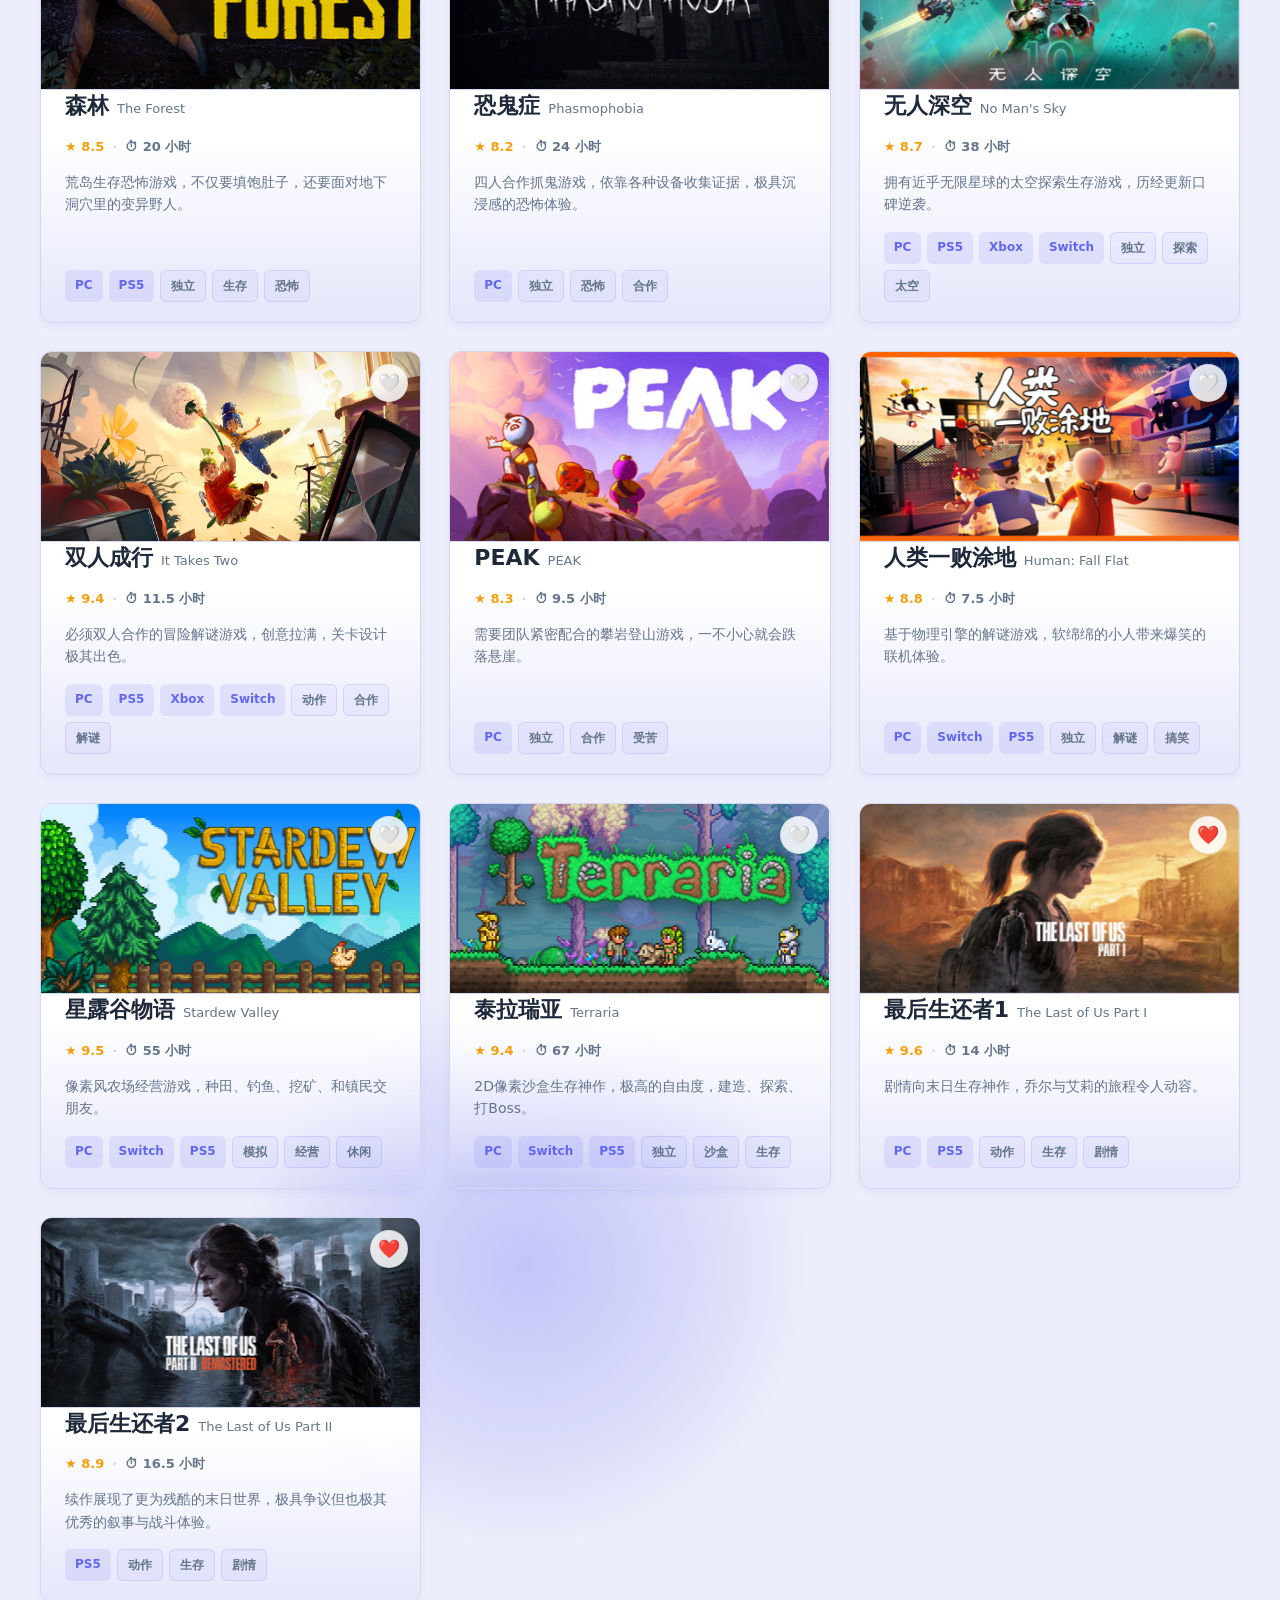
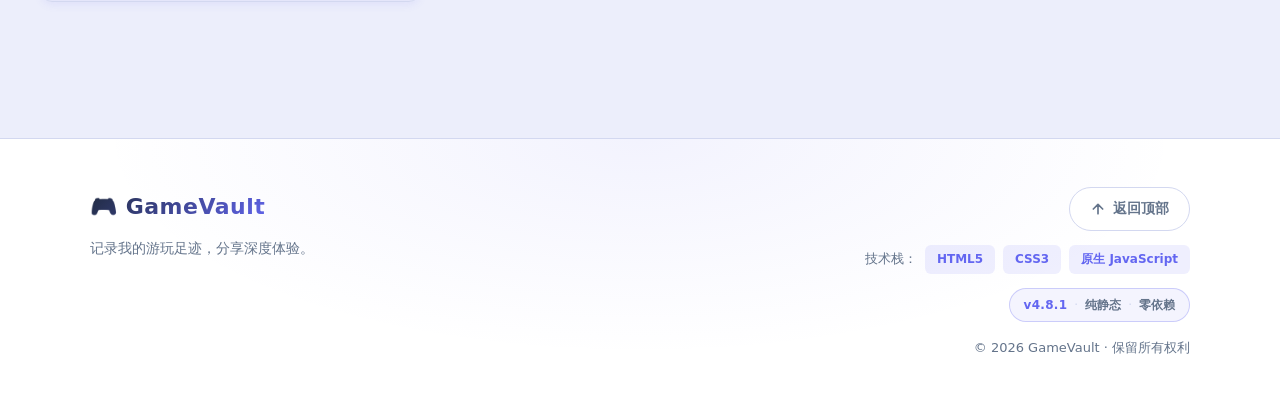
==== commit a9094c7a: "v4.8.1 文档说明 content-script-start.js 报错来自 AdGuard 扩展" ====
--- a/index.html
+++ b/index.html
@@ -157,7 +157,7 @@
         </p>
 
         <p class="footer-badge">
-          <span class="badge-ver">v4.8.0</span>
+          <span class="badge-ver">v4.8.1</span>
           <span class="badge-sep">·</span>
           <span>纯静态</span>
           <span class="badge-sep">·</span>
